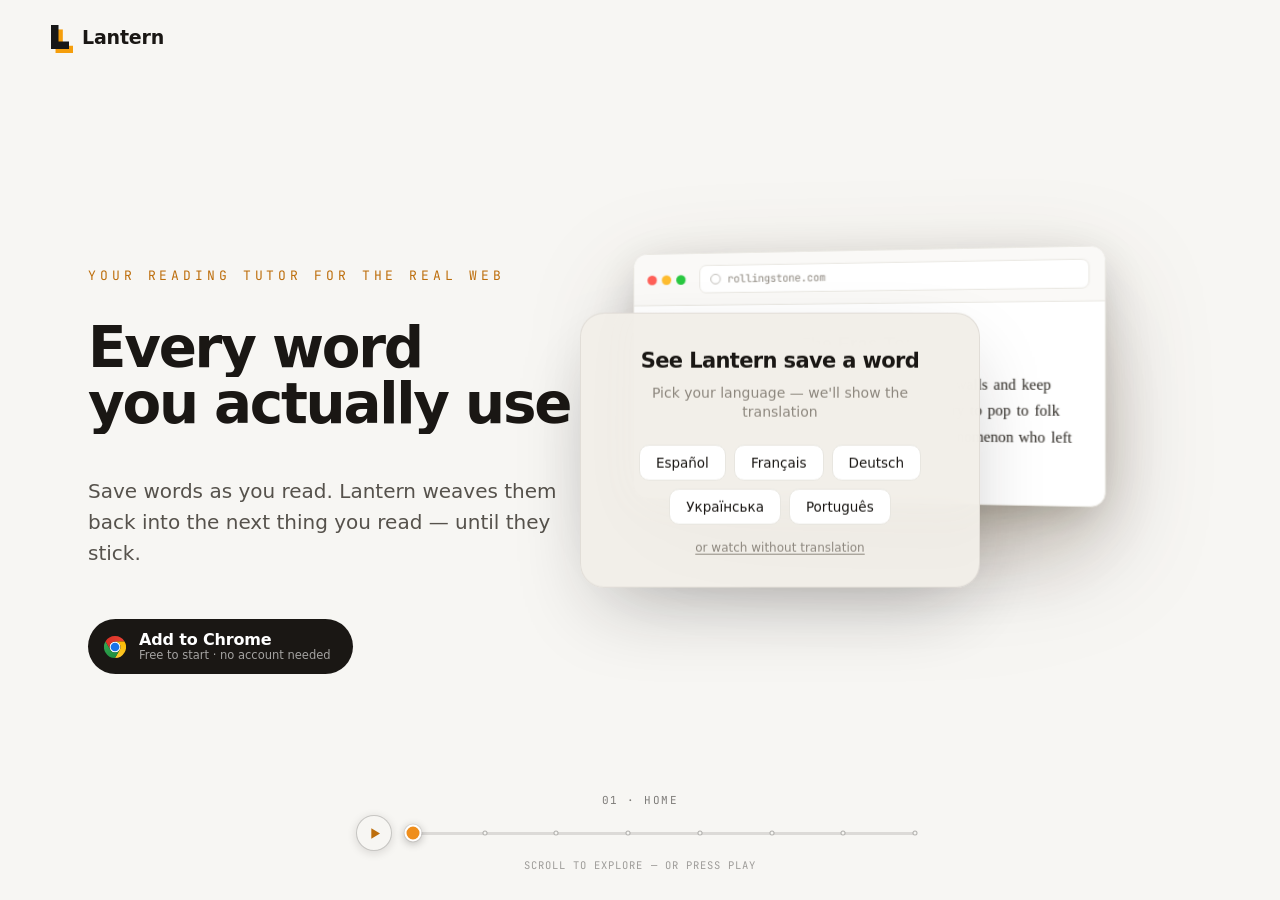
==== src/index.html @ 8c007607 "Move source files into src/, add build script and README Co-Authored-By: Claude Sonnet 4.6 <noreply@" ====
<!DOCTYPE html>
<html lang="en">
<head>
<meta charset="UTF-8" />
<meta name="viewport" content="width=device-width, initial-scale=1.0" />
<title>Lantern — Learn Languages While You Read</title>
<meta name="description" content="Lantern turns any page you read into a language lesson — hard words glossed, passages simplified, the page talks back, every word quizzed until it sticks." />
<link rel="canonical" href="https://withlantern.ai/" />
<meta name="robots" content="index, follow, max-image-preview:large" />
<meta name="theme-color" content="#f5f0e8" />
<!-- Open Graph -->
<meta property="og:type" content="website" />
<meta property="og:url" content="https://withlantern.ai/" />
<meta property="og:site_name" content="Lantern" />
<meta property="og:locale" content="en_US" />
<meta property="og:title" content="Lantern — Learn Languages While You Read" />
<meta property="og:description" content="Your reading tutor for the real web — turn any page into a language lesson. Glossed, simplified, translated, discussed, and quizzed until the words stick." />
<meta property="og:image" content="https://withlantern.ai/og-image.png" />
<meta property="og:image:width" content="1200" />
<meta property="og:image:height" content="630" />
<meta property="og:image:alt" content="Lantern reading a web article — hard words glossed into your language as you read." />
<!-- Twitter -->
<meta name="twitter:card" content="summary_large_image" />
<meta name="twitter:title" content="Lantern — Learn Languages While You Read" />
<meta name="twitter:description" content="Your reading tutor for the real web — every page becomes a language lesson." />
<meta name="twitter:image" content="https://withlantern.ai/og-image.png" />
<meta name="twitter:image:alt" content="Lantern reading a web article — hard words glossed into your language as you read." />
<link rel="icon" type="image/svg+xml" href="favicon.svg" />
<!-- Structured data: Chrome extension is a SoftwareApplication -->
<script type="application/ld+json">
{
  "@context": "https://schema.org",
  "@type": "SoftwareApplication",
  "name": "Lantern",
  "applicationCategory": "EducationalApplication",
  "operatingSystem": "Chrome",
  "browserRequirements": "Requires Google Chrome",
  "url": "https://withlantern.ai/",
  "description": "Lantern is a Chrome extension that turns any page you read into a language lesson — hard words glossed, passages simplified, the page talks back, and every word is quizzed until it sticks.",
  "offers": { "@type": "Offer", "price": "0", "priceCurrency": "USD" }
}
</script>
<link rel="preconnect" href="https://fonts.googleapis.com" />
<link rel="preconnect" href="https://fonts.gstatic.com" crossorigin />
<link rel="preconnect" href="https://api.fontshare.com" crossorigin />
<link href="https://api.fontshare.com/v2/css?f[]=general-sans@400,500,600,700&display=swap" rel="stylesheet" />
<link href="https://fonts.googleapis.com/css2?family=JetBrains+Mono:wght@400;500;600&display=swap" rel="stylesheet" />
<link href="lantern-v3.css" rel="stylesheet" />
<style>
/* ===== HERO PHASE 2 ===== */

#hero .hero-stage { transition: transform 0.8s cubic-bezier(.4,0,.2,1); }
/* phase 2: wider browser slides left so its right edge stays on-screen */
body.hero-p2 #hero .hero-stage { transform: translateX(-5vw); }
/* P3 holds the stage exactly where P2 left it — the in-browser text is the SAME
   words (page-en → tr-page), so any stage shift here reads as that text jumping.
   Only the affordance (words → sentences) and the left copy change. */
body.hero-p3 #hero .hero-stage { transform: translateX(-5vw); }
/* P4: shift right + rise — browser moves noticeably between phases */
body.hero-p4 #hero .hero-stage { transform: translateX(calc(-5vw + 1.5%)) translateY(-28px); }
/* P5: shift left + drop */
body.hero-p5 #hero .hero-stage { transform: translateX(calc(-5vw - 4.5%)) translateY(12px); }

#hero .browser {
  position: relative;                /* tpanel + discuss dock anchor to the browser viewport */
  transform: perspective(1300px) rotateY(-4.4deg) scale(0.9);
  transform-origin: 50% 50%;
  transition: transform 0.8s cubic-bezier(.4,0,.2,1), box-shadow 0.6s ease;
}
/* tr-active: the browser holds still on ALL viewports — only the riser sentence
   card gets the 3D pop. Shadow stays neutral. */
body.hero-p3 #hero.tr-active .browser {
  transform: perspective(1300px) rotateY(0deg) !important;   /* flat — same pose as P2, browser holds still */
  box-shadow: inherit;
}
#hero .browser,
body.hero-p2 #hero .browser,
body.hero-p3 #hero .browser,
body.hero-p4 #hero .browser {
  width: min(593px, 41.1vw) !important;
  max-width: none !important;
}
body.hero-p2 #hero .browser { transform: perspective(1300px) rotateY(0deg) !important; }
body.hero-p3 #hero .browser { transform: perspective(1300px) rotateY(0deg) !important; }   /* flat, same as P2 — text doesn't tilt on the P2→P3 swap */
body.hero-p4 #hero .browser { transform: perspective(1300px) rotateY(0deg) !important; }   /* flat — same pose as Immerse, the frame doesn't tilt on the swap */
/* DISCUSS morph: once the chat dock is open (disc-open), the browser eases LEFT to
   become the left-hand backdrop object while the chat floats near screen-centre —
   applied on .browser (not the stage) so the stage-anchored dock holds still */
body.hero-p4.disc-open #hero .browser { transform: perspective(1300px) rotateY(0deg) translateX(-72px) !important; }
body.hero-p5 #hero .browser { transform: perspective(1300px) rotateY(0deg) !important; }   /* flat — same pose as Immerse */

#hero .hero-copy {
  transition: opacity 0.5s ease, transform 0.65s cubic-bezier(.4,0,.2,1);
}
body.hero-p2 #hero .hero-copy {
  opacity: 0;
  transform: translateX(-100px);
  pointer-events: none;
}

#hero .hw-card { transition: transform 0.45s cubic-bezier(.4,0,.2,1), opacity 0.35s ease; }
body.hero-p2 #hero .hw-card  { opacity: 0 !important; pointer-events: none; }
#hero .hw-card .wordcard { transform: rotate(var(--rot, 0deg)); }
/* big word-cards drift gently in the air once they settle (overrides lantern-v3.css, which pinned them static) */
#hero .hw-card.rested { animation: card-bob var(--cbdur, 4.6s) ease-in-out infinite; animation-delay: var(--cbdel, 0s); }
/* transitions live on the base selector so the return direction animates too */
#hero .hw-onboard { transition: opacity 0.3s ease; }
body.hero-p2 #hero .hw-onboard { opacity: 0; pointer-events: none; }
/* lang pill lives in the topbar — persistent (наскрізна): visible across EVERY
   hero phase, not only P3, so a returning visitor can always re-pick the gloss
   language. margin-left:auto pulls it out of the centre and groups it with the
   install pill on the right (logo alone left, controls clustered right). */
.topbar .hw-lang { position: relative; margin-left: auto; margin-right: clamp(14px, 2vw, 26px); opacity: 1; pointer-events: auto; transition: opacity 0.3s ease; }
.topbar { pointer-events: none; }
.topbar .brand, .topbar .hw-lang, .topbar .pill { pointer-events: auto; }

#hero .hero-copy   { grid-column: 1; grid-row: 1; }
#hero .hero-stage  { grid-column: 2; grid-row: 1; position: relative; }

#hero .hero-copy-p2 {
  grid-column: 1; grid-row: 1;
  align-self: center; min-width: 0; max-width: 420px;
  opacity: 0; transform: translateY(56px); pointer-events: none;
  transition: opacity 0.6s ease 0.18s, transform 0.72s cubic-bezier(.4,0,.2,1) 0.1s;
}
body.hero-p2 #hero .hero-copy-p2 { opacity: 1; transform: none; pointer-events: auto; }
#hero .hero-copy-p2 .p2-eyebrow,
#hero .hero-copy-p3 .p2-eyebrow,
#hero .hero-copy-p4 .p2-eyebrow {
  font-family: var(--mono, 'JetBrains Mono', monospace);
  font-size: 12px; letter-spacing: .22em; text-transform: uppercase;
  color: var(--amber-deep, #c96b00); margin-bottom: 32px;
}
#hero .hero-copy-p2 h2,
#hero .hero-copy-p3 h2,
#hero .hero-copy-p4 h2 {
  font-weight: 700; letter-spacing: -.035em;
  font-size: clamp(32px, 3.5vw, 50px); line-height: 1.04; margin: 0 0 34px;
}
#hero .hero-copy-p2 .p2-sub,
#hero .hero-copy-p3 .p2-sub,
#hero .hero-copy-p4 .p2-sub {
  font-size: clamp(15px, 1.5vw, 18px); color: var(--ink-70, rgba(26,23,20,.7));
  line-height: 1.58; max-width: 36ch; margin: 0;
}

/* HOME shows only the lead paragraph; this dense 2nd paragraph stays clipped away
   (clip-path + max-height:0) until SIMPLIFY (screen 2), where it reveals and gets
   simplified. overflow:visible lets the simp-dot peek out past the left edge. */
.hero-extra {
  overflow: visible;
  opacity: 0;
  max-height: 0;
  clip-path: inset(0 0 100% 0);
  transition: clip-path 1s cubic-bezier(.4,0,.2,1) 0.12s, opacity 0.65s ease 0.3s, max-height 1s cubic-bezier(.4,0,.2,1) 0.12s;
}
body.hero-p2 .hero-extra {
  clip-path: inset(0 -10px -40px -34px); /* negative left lets dot peek out */
  max-height: 500px;
  opacity: 1;
}

.scroll-cue { transition: opacity 0.3s ease; display: none !important; }
body.hero-p2 .scroll-cue { opacity: 0; }

/* mobile-only bottom nav cluster — hidden on desktop (shown in the ≤920px block) */
.m-navcluster { display: none; }
/* mobile-only relocated CTA clone — hidden on desktop */
.hcta-m { display: none; }
/* responsive visibility helpers */
.m-only { display: none; }
.d-only { display: block; }

/* worddeck: lift at-hero suppression in phase 2 */
body.hero-p2 #worddeck {
  opacity: 1 !important;
  pointer-events: auto !important;
  transition: opacity 0.35s ease, transform 0.5s cubic-bezier(.4,0,.2,1);
}

/* topbar stays transparent through every hero phase — modern floating header,
   no frosted band, no hairline. The controls (dark logo, gloss selector, dark
   pill) read fine on the light hero, and the content sits below the header line. */
body.hero-p2.at-hero .topbar {
  background: transparent !important;
  backdrop-filter: none !important;
  -webkit-backdrop-filter: none !important;
  box-shadow: none !important;
}
body.hero-p2.at-hero .topbar .nav-links {
  opacity: 1 !important; pointer-events: auto !important;
  transition: opacity 0.35s ease 0.2s;
}
body.hero-p2.at-hero .pill {
  opacity: 1 !important; visibility: visible !important;
  pointer-events: auto !important;
  transition: opacity 0.35s ease 0.25s, visibility 0s;
}

/* left nav dots */
.m-dotnav {
  position: fixed; left: 28px; top: 50%; transform: translateY(-50%);
  display: flex; flex-direction: column; gap: 8px; z-index: 200;
}
.m-dot-wrap {
  display: flex; align-items: center; gap: 9px;
  cursor: pointer; background: none; border: none; padding: 0;
}
.m-nav-slot {
  width: 15px; height: 15px; flex-shrink: 0;
  display: flex; align-items: center; justify-content: center;
}
.m-dot {
  width: 7px; height: 7px; border-radius: 50%;
  background: rgba(26,23,20,.25);
  transition: background 0.25s ease;
}
.m-icon {
  width: 15px; height: 15px; display: none;
  fill: var(--amber, #ef8e1c); stroke: var(--amber, #ef8e1c);
  stroke-width: 1; stroke-linecap: round; stroke-linejoin: round;
}
.m-dot-lbl {
  font-family: var(--mono, monospace); font-size: 10px;
  letter-spacing: .12em; text-transform: uppercase;
  color: rgba(26,23,20,.35); white-space: nowrap;
  opacity: 0; transition: color 0.3s ease, opacity 0.2s ease;
}
/* active tab — hide dot, show filled icon */
.m-dot-wrap.on .m-dot { display: none; }
.m-dot-wrap.on .m-icon { display: block; }
.m-dot-wrap.on .m-dot-lbl { color: var(--amber-deep, #c96b00); }
/* hover (non-active) */
.m-dot-wrap:not(.on):hover .m-dot { background: var(--ink, #1a1714); }
.m-dot-wrap:not(.on):hover .m-dot-lbl { color: var(--ink, #1a1714); }

/* === magnetic m-dotnav (mirrors index.html dotnav mechanic) === */
/* cancel the naive full-nav hover; per-dot opacity driven by --m instead */
.m-dotnav:hover .m-dot-lbl { opacity: 0; }
/* lean + swell driven by CSS vars set by JS */
.m-dot-wrap {
  transform: translateX(calc(var(--near, 0) * 6px + var(--m, 0) * 12px));
  transition: transform 0.14s ease-out;
}
.m-dotnav.peek .m-dot-lbl {
  opacity: var(--m, 0);
  transform: none;
  transition: opacity 0.12s, transform 0.14s;
}

/* ═══ desktop bottom deck — council verdict B: the side rail retires; navigation
   moves to a bottom media-player (caption + scrubber + PLAY), built mouse-native
   and as a real focusable slider. Driven through window.LanternPhases. ═══ */
#d-deck { display: none; }
@media (min-width: 921px) {
  .m-dotnav { display: none !important; }            /* side rail retired on desktop */
  .scroll-cue { display: none !important; }          /* deck's PLAY replaces the "scroll" hint */
  #d-deck {
    position: fixed; left: 50%; bottom: 26px; transform: translateX(-50%);
    z-index: 71; pointer-events: none;                /* children re-enable */
    display: flex; flex-direction: column; align-items: center; gap: 7px;
    transition: opacity .3s ease;
  }
  body.ph-cta #d-deck { opacity: 0; pointer-events: none; }   /* clear the install screen */
  .d-deck-cap {
    font-family: var(--mono, monospace); font-size: 11px; letter-spacing: .14em;
    text-transform: uppercase; white-space: nowrap; color: var(--ink, #1a1714);
    opacity: .55; transition: opacity .18s ease;
  }
  .d-deck-row { display: flex; align-items: center; gap: 12px; pointer-events: none; }
  /* quiet nav hint (council, 7/7): tells first-timers the page is scrollytelling.
     Lives under the scrubber, low-contrast, shown on HOME and faded once moved. */
  .d-deck-hint {
    font-family: var(--mono, monospace); font-size: 10.5px; letter-spacing: .1em;
    text-transform: uppercase; white-space: nowrap; color: var(--ink, #1a1714);
    opacity: 0; transform: translateY(-2px); pointer-events: none;
    transition: opacity .4s ease, transform .4s ease;
  }
  .d-deck-hint.show { opacity: .4; transform: none; }
  .d-playbtn {
    pointer-events: auto; flex-shrink: 0;
    width: 36px; height: 36px; border-radius: 50%;
    border: 1.5px solid rgba(26,23,20,.22); box-sizing: border-box;
    background: var(--paper, #f7f6f3); box-shadow: 0 2px 10px rgba(26,23,20,.14);
    display: flex; align-items: center; justify-content: center; padding: 0;
    cursor: pointer; transition: border-color .18s, background .18s, transform .12s;
  }
  .d-playbtn:hover { border-color: rgba(26,23,20,.42); }
  .d-playbtn:active { transform: scale(.92); }
  .d-playbtn:focus-visible { outline: 2px solid var(--amber, #ef8e1c); outline-offset: 3px; }
  .d-playbtn svg { width: 19px; height: 19px; fill: var(--amber-deep, #c96b00); }
  .d-playbtn .ic-stop { display: none; }
  .d-playbtn.playing { border-color: var(--amber, #ef8e1c); background: rgba(239,142,28,.10); }
  .d-playbtn.playing .ic-play { display: none; }
  .d-playbtn.playing .ic-stop { display: block; }

  .d-scrub {
    pointer-events: auto; width: min(46vw, 520px); padding: 13px 9px;
    cursor: pointer; touch-action: none; border-radius: 8px;
  }
  .d-scrub:focus-visible { outline: 2px solid var(--amber, #ef8e1c); outline-offset: 2px; }
  .d-scrub.drag:focus-visible, .d-scrub.drag:focus { outline: none; }
  .d-track { position: relative; height: 3px; border-radius: 2px; background: rgba(26,23,20,.12); }
  .d-tick {
    position: absolute; top: 50%; width: 5px; height: 5px; border-radius: 50%;
    transform: translate(-50%,-50%); background: var(--paper, #f7f6f3);
    border: 1px solid rgba(26,23,20,.30); box-sizing: border-box;
    transition: background .25s, border-color .25s;
  }
  .d-tick.passed { background: var(--amber, #ef8e1c); border-color: var(--amber, #ef8e1c); }
  .d-fill {
    position: absolute; left: 0; top: 0; bottom: 0; width: 0; border-radius: 2px;
    background: linear-gradient(90deg, rgba(239,142,28,.45), var(--amber, #ef8e1c));
    transition: width .45s cubic-bezier(.3,.1,.25,1);
  }
  .d-scrub.drag .d-fill { transition: none; }
  .d-ball {
    position: absolute; left: 0; top: 50%; width: 17px; height: 17px; border-radius: 50%;
    transform: translate(-50%,-50%); background: var(--amber, #ef8e1c);
    border: 2.5px solid #fff; box-sizing: border-box;
    box-shadow: 0 2px 8px rgba(26,23,20,.30), 0 0 0 1px rgba(26,23,20,.08);
    cursor: grab; transition: left .45s cubic-bezier(.3,.1,.25,1);
  }
  .d-scrub.drag .d-ball { transition: none; cursor: grabbing; }
  .d-goal {
    position: absolute; top: 50%; width: 13px; height: 13px; border-radius: 50%;
    transform: translate(-50%,-50%); border: 2px solid var(--amber-deep, #c96b00);
    box-sizing: border-box; opacity: 0; transition: opacity .25s ease;
  }
  .d-scrub.chasing .d-goal { opacity: .8; }
  @media (prefers-reduced-motion: reduce) {
    .d-fill, .d-ball, .d-tick { transition: none; }
  }
}

/* hero simplify dot: fade in after text is visible; on hover it eases up a touch
   (smooth, no bounce). transform MUST be in this transition list — this id rule
   overrides .simp-dot's own transform transition from lantern-v3.css, so without
   it the hover scale would snap instantly. */
#hero-simp-dot {
  opacity: 0; pointer-events: none;
  transition: opacity 0.35s ease 1s,
              transform 0.3s cubic-bezier(.25,.8,.35,1),
              box-shadow 0.3s ease, background 0.3s ease;
}
body.hero-p2 #hero-simp-dot { opacity: 1; pointer-events: auto; }
/* …but never in P3/P4 (hero-p2 stays on body there): the dot is invisible yet an explicit
   pointer-events:auto re-enables hit-testing through the page-en's pointer-events:none */
body.hero-p3 #hero-simp-dot { pointer-events: none !important; }
/* hover the dot → light amber wash hints "this paragraph will simplify",
   and the dot itself scales up smoothly */
#hero .sv-para.simp { border-radius: 9px; transition: background 0.25s ease; }
#hero .sv-para.simp:has(#hero-simp-dot:hover) { background: rgba(239,142,28,0.10); }
#hero-simp-dot:hover { transform: translate(-50%,-50%) scale(1.35); }

/* reading-level badge — a single chip pinned to the toolbar's top-right CORNER.
   It pops in showing C1 (the dense level), then the card FLIPS over to reveal B2.
   left/bottom:auto override lantern-v3.css's base .simp-level (left:50%, bottom:-28px),
   which would otherwise stretch this box across half the toolbar. */
.browser .url { position: relative; }
.browser .bbar { position: relative; }
.browser .simp-level {
  position: absolute; right: 24px; top: 50%; left: auto; bottom: auto;
  display: block; width: 34px; height: 22px;
  transform-origin: right center;
  opacity: 0; transform: translateY(-50%) scale(.5);
  transition: opacity .3s ease, transform .5s cubic-bezier(.2,1.12,.3,1);
  pointer-events: none; z-index: 4;
  perspective: 240px;                 /* gives the flip its depth */
}
.browser .simp-level.show { opacity: 1; transform: translateY(-50%) scale(1); }

/* the flipping card: two faces back-to-back, rotated on rolled */
.browser .simp-level .sl-flip {
  position: relative; width: 100%; height: 100%;
  transform-style: preserve-3d;
  transition: transform .62s cubic-bezier(.4,.05,.2,1);
}
.browser .simp-level.rolled .sl-flip { transform: rotateY(180deg); }
.browser .simp-level .sl-face {
  position: absolute; inset: 0;
  display: flex; align-items: center; justify-content: center;
  font-family: var(--mono,'JetBrains Mono',monospace);
  font-size: 10.5px; font-weight: 700; letter-spacing: .04em;
  border-radius: 7px;                 /* rounded-rect corners, matching the CEFR chips on the MY VOCAB cards */
  backface-visibility: hidden; -webkit-backface-visibility: hidden;
}
/* front = C1 (dense), amber */
.browser .simp-level .sl-front {
  color: var(--amber-deep,#c96b00); background: rgba(176,106,44,.10);
  border: 1px solid rgba(176,106,44,.3);
}
/* back = B2 (your level), green — pre-rotated so it faces out after the flip */
.browser .simp-level .sl-back {
  color: #fff; background: var(--green,#5a9e5f); border: 1px solid var(--green,#5a9e5f);
  transform: rotateY(180deg);
}
.browser .simp-level.rolled.pulse .sl-back { animation: slpulse .72s ease; }

/* ===== HERO PHASE 3 — Translate ===== */

/* All three article layers stay position:absolute — simultaneous crossfade, no layout shifts */
#hero .browser .page { min-height: 220px; overflow: hidden; transition: min-height 1s cubic-bezier(.4,0,.2,1) 0.12s; }
/* P2: browser expands smoothly as the 2nd paragraph reveals — min-height drives height, pages stay absolute */
body.hero-p2 #hero .browser .page { min-height: 340px; }

#hero .page-en {
  position: absolute; top: 0; left: 0; right: 0;
  overflow: visible;
  transition: opacity 0.26s ease;
}
body.hero-p3 #hero .page-en { opacity: 0; pointer-events: none; transition: opacity 0.20s ease; }

/* translation page */
#hero .tr-page {
  position: absolute; top: 0; left: 0; right: 0;
  padding: 26px 32px;
  opacity: 0; pointer-events: none;
  transition: opacity 0.26s ease, padding-right 0.45s cubic-bezier(.34,.1,.64,1);
}
body.hero-p3 #hero .tr-page { opacity: 1; pointer-events: auto; transition: opacity 0.34s ease, padding-right 0.45s cubic-bezier(.34,.1,.64,1); }

/* layer-swap must not move text: .hl and .sel carry 3px side padding, pulled
   back with negative margins so both layers flow exactly like plain text —
   P2→P3 changes the affordance, never the position */
#hero .page-en .hl { margin: 0 -3px; }
#hero .tr-page .sel { margin: -1px -3px; }

/* p2 copy exits */
body.hero-p3 #hero .hero-copy-p2 { opacity: 0; transform: translateX(-120px); pointer-events: none; }

/* browser stays at p2 position — hero-stage inherits hero-p2 transform */

/* browser nudges left when the translate panel opens, giving it room */
body.hero-p3 #hero.panel-open .hero-stage { transform: translateX(calc(-5vw - 36px)); }

/* p3 copy slides in */
#hero .hero-copy-p3 {
  grid-column: 1; grid-row: 1;
  align-self: center; min-width: 0;
  opacity: 0; transform: translateY(48px); pointer-events: none;
  transition: opacity 0.6s ease 0.28s, transform 0.72s cubic-bezier(.4,0,.2,1) 0.18s;
}
body.hero-p3 #hero .hero-copy-p3 { opacity: 1; transform: none; pointer-events: auto; }

/* translate card: a compact popup that pops out next to the sentence.
   It is reparented to <body> on init so position:fixed resolves against the
   viewport (the hero-stage carries a transform, which would otherwise become
   the containing block). left/top come from the live sentence rect in JS;
   transform-origin (--tc-ox / --tc-oy) points the pop toward the text. */
/* .tcard = the fixed-positioned, gently-floating shell (left/top set in JS).
   The float lives here as a transform animation; the one-time pop-in lives on
   .tc-pop inside — two elements so the two transforms never fight. The card
   floats on its own gentle cycle while, in Translate, the page browser is frozen
   (see the rule below) — so the card is the ONLY thing moving, not the reverse. */
.tcard {
  position: fixed; left: 0; top: 0; z-index: 60;
  width: 343px; max-width: min(374px, 86vw);
  pointer-events: none;
  animation: tcbob 4.5s ease-in-out infinite;
}
@keyframes tcbob { 0%, 100% { transform: translateY(0); } 50% { transform: translateY(-4px); } }
/* Translate = the card is the live element: freeze the browser's bob so it sits
   dead still and only the card floats (the opposite of every other phase). */
body.hero-p3 #hero .floatwrap { animation: none !important; transform: none !important; }

.tc-pop {
  background: rgba(255,255,255,.94);
  -webkit-backdrop-filter: blur(16px) saturate(1.4);
  backdrop-filter: blur(16px) saturate(1.4);
  border: 1px solid var(--line);
  border-radius: 15px;
  box-shadow: 0 26px 54px -22px rgba(26,23,20,.42), 0 6px 16px -10px rgba(26,23,20,.16);
  overflow: hidden;
  font-family: var(--sans);
  opacity: 0;
  transform: translateY(7px) scale(.95);
  transform-origin: var(--tc-ox, 24px) var(--tc-oy, 0%);
  transition: opacity 0.2s ease, transform 0.44s cubic-bezier(.2,1.05,.3,1), height 0.42s cubic-bezier(.3,.82,.32,1);
}
.tcard.show .tc-pop { opacity: 1; transform: none; pointer-events: auto; }
/* the demo pointer that flies in to "click" the sentence open — viewport-fixed so
   it tracks the live sentence rect (reuses .hw-cursor visuals; hidden ≤1000px) */
.hw-cursor.tr-cursor { position: fixed; z-index: 62; }
/* switching sentences: the card glides to the new spot (and stretches its height
   in JS) instead of fade-repopping */
.tcard.tc-gliding { transition: left 0.42s cubic-bezier(.3,.82,.32,1), top 0.42s cubic-bezier(.3,.82,.32,1); }

/* header bar: a warm strip with the translate glyph + language direction */
.tc-bar {
  display: flex; align-items: center; gap: 7px;
  padding: 9px 14px;
  background: var(--paper-2, #f1efe9);
  border-bottom: 1px solid var(--line-soft);
}
.tc-glyph { width: 15px; height: 15px; color: var(--amber, #ef8e1c); display: flex; }
.tc-glyph svg { width: 15px; height: 15px; }
.tc-title {
  font-family: var(--mono, monospace); font-size: 10px; font-weight: 600;
  letter-spacing: .15em; text-transform: uppercase; color: var(--ink-70, #5c574f);
}
/* pin + close — top-right of the card; need their own pointer-events since .tcard is none */
.tc-pin, .tc-close {
  flex-shrink: 0; padding: 0;
  display: flex; align-items: center; justify-content: center;
  width: 20px; height: 20px;
  border: none; border-radius: 6px; background: transparent; cursor: pointer;
  color: var(--ink-45, #8d877e); pointer-events: auto;
  transition: background .18s ease, color .18s ease;
}
.tc-pin { margin-left: auto; }   /* the pin opens the right-side cluster */
.tc-pin:hover, .tc-close:hover { background: rgba(26,23,20,.08); color: var(--ink, #1a1714); }
.tc-pin.pinned { color: var(--amber, #ef8e1c); background: rgba(239,142,28,.12); }
.tc-pin svg { width: 14px; height: 14px; }
.tc-pin.pinned svg path:last-child { fill: currentColor; }
.tc-close svg { width: 13px; height: 13px; }
/* language direction — moved to a footer strip at the bottom of the card */
.tc-foot {
  display: flex; align-items: center; justify-content: flex-end;
  padding: 8px 15px; border-top: 1px solid var(--line-soft);
}
.tc-lang {
  font-family: var(--mono, monospace); font-size: 10px; font-weight: 600;
  letter-spacing: .12em; text-transform: uppercase; color: var(--ink-45, #8d877e);
}
.tc-body { padding: 13px 15px 15px; }
.tc-src {
  font-size: 13px; line-height: 1.5; color: var(--ink-45, #8d877e);
  display: -webkit-box; -webkit-box-orient: vertical; -webkit-line-clamp: 2; overflow: hidden;
}
.tc-rule { height: 1px; background: var(--line-soft); margin: 11px 0; }
.tc-tgt { font-size: 15px; line-height: 1.55; color: var(--ink, #1a1714); }
.tc-tgt .tw {
  display: inline-block; opacity: 0; transform: translateY(6px);
  animation: twWave 0.5s cubic-bezier(.2,.7,.2,1) both;
}

/* "go next" pill — sits under the card; left/top set in JS, fades in + gently
   bobs once the translation has played. Click (or scroll) → next screen. */
.tc-next {
  position: fixed; left: 0; top: 0; z-index: 60;
  display: inline-flex; align-items: center; gap: 7px;
  padding: 9px 17px;
  font-family: var(--sans); font-size: 13px; font-weight: 600; letter-spacing: .01em;
  color: var(--ink, #1a1714);
  background: rgba(255,255,255,.94);
  -webkit-backdrop-filter: blur(16px) saturate(1.4); backdrop-filter: blur(16px) saturate(1.4);
  border: 1px solid var(--line); border-radius: 999px;
  box-shadow: 0 12px 26px -14px rgba(26,23,20,.42), 0 2px 8px -4px rgba(26,23,20,.16);
  cursor: pointer;
  opacity: 0; transform: translateY(6px);
  /* NOTE: no `transform` in the transition — the bob + press keyframes own
     transform; a .4s transform transition would fight the keyframes at every
     bob→press handoff and make the auto-press jitter instead of depress cleanly */
  transition: opacity .3s ease, box-shadow .2s ease;
  pointer-events: none;
}
.tc-next.show { opacity: 1; pointer-events: auto; animation: tcNextBob 2.4s ease-in-out infinite; }
.tc-next:hover { box-shadow: 0 14px 30px -14px rgba(26,23,20,.5), 0 2px 8px -4px rgba(26,23,20,.18); }
.tc-next .arr { color: var(--amber, #ef8e1c); font-weight: 700; transition: transform .25s ease; }
.tc-next:hover .arr { transform: translateX(3px); }
@keyframes tcNextBob { 0%, 100% { transform: translateY(0); } 50% { transform: translateY(-3px); } }
/* tactile press: a quick depress + amber ripple — fires on click and (under PLAY)
   as the visible cause of the auto-advance. Overrides the bob while it plays. */
.tc-next.press { animation: tcNextPress .28s ease; }
/* translateY(0) is pinned at every stop so the handoff back to the bob (which
   also rests at translateY(0)) is seamless — only `scale` moves during the press */
@keyframes tcNextPress {
  0%   { transform: translateY(0) scale(1);   box-shadow: 0 12px 26px -14px rgba(26,23,20,.42), 0 0 0 0 rgba(239,142,28,.5); }
  32%  { transform: translateY(0) scale(.93); box-shadow: 0 6px 14px -10px rgba(26,23,20,.4), 0 0 0 4px rgba(239,142,28,.32); }
  100% { transform: translateY(0) scale(1);   box-shadow: 0 12px 26px -14px rgba(26,23,20,.42), 0 0 0 12px rgba(239,142,28,0); }
}
/* under PLAY the pill is auto-pressed (not waiting for a click), so the idle bob
   serves no purpose — and its mid-cycle handoff into/out of the press read as a
   strange one-off jitter. Hold it still: no bob, just the clean depress. */
.tc-next.show.still { animation: none; transform: translateY(0); }
.tc-next.show.still.press { animation: tcNextPress .28s ease; }
@media (prefers-reduced-motion: reduce) { .tc-next.show { animation: none; } }
/* the chat is tall on phones — its "next" cue would land in the bottom cards +
   scrubber. Mobile already walks on via the scrubber, so hide it there. */
@media (max-width: 920px) { #hero-disc-next, #hero-home-next, #hero-prac-next, #hero-simp-next, #hero-tc-next { display: none !important; } }

/* ===== HERO PHASE 3.5 — Immersion (read the whole article in your language) =====
   Builds on the Translate browser. The article is a 3D flip card: the front face
   is English with our saved words in blue; the ↻ control flips it once and the
   back face shows the same article in the chosen gloss language, our words in
   violet. The article "stays English" everywhere else — this is the one screen
   that reads it through. */
#hero .imm-page {
  position: absolute; top: 0; left: 0; right: 0;
  padding: 26px 32px; perspective: 1400px;
  opacity: 0; pointer-events: none; transition: opacity 0.28s ease;
}
body.hero-imm #hero .imm-page { opacity: 1; pointer-events: auto; }
/* immersion owns the article surface — the translate layer steps aside */
body.hero-imm #hero .tr-page { opacity: 0 !important; pointer-events: none; }

#hero .imm-surface { position: relative; min-height: 196px; }
#hero .imm-face { top: 0; left: 0; right: 0; }
#hero .imm-front { position: relative; }
#hero .imm-back  { position: absolute; opacity: 0; pointer-events: none; }
/* per-word morph — each word transitions as a unit */
#hero .imm-word { display: inline-block; transition: opacity 0.22s ease, transform 0.27s cubic-bezier(.2,.8,.2,1); }
#hero .imm-face.imm-out .imm-word { opacity: 0; transform: translateY(-7px); }
#hero .imm-face.imm-in  .imm-word { opacity: 0; transform: translateY(7px); transition: none; }
#hero .imm-title { font-family: 'General Sans', sans-serif; font-weight: 700; font-size: 21px; margin: 0 0 14px; text-align: center; }
#hero .imm-p  { margin: 0; }
#hero .imm-p.imm-p2 { margin: 18px 0 0; }
/* our saved words, marked on both faces — blue in English, violet once translated */
#hero .imm-w { border-radius: 4px; padding: 0 3px; transition: background .25s, color .25s; }
#hero .imm-front .imm-w { background: #e3edfd; color: #2f6fd6; }
#hero .imm-back  .imm-w { background: #efe4fb; color: #7b46cf; }
#hero .tr-page   .imm-w { background: #e3edfd; color: #2f6fd6; }

/* ↻ flip control — reuses the in-browser pill; bottom-right like Discuss */
#hero-imm-fab {
  opacity: 0; transform: translateY(10px); pointer-events: none; z-index: 6;
  transition: opacity 0.3s ease, transform 0.38s cubic-bezier(.2,.85,.25,1);
  border-radius: 999px;
}
#hero-imm-fab.show { opacity: 1; transform: none; pointer-events: auto; }
#hero-imm-fab.press { transform: scale(.93); transition: transform 0.12s ease; }
#hero-imm-fab.gone  { opacity: 0; transform: scale(.9); pointer-events: none; transition: opacity 0.22s ease, transform 0.25s ease; }
#hero-imm-fab .dc-ico { color: var(--amber-deep, #c96b00); }
/* the icon spins with the page each way it swaps (forward into your language,
   back into English) */
#hero-imm-fab .dc-ico svg { transition: transform 1s cubic-bezier(.52,0,.18,1); }
body.imm-flipped #hero-imm-fab .dc-ico svg { transform: rotate(360deg); }

/* Immersion copy — slides in from the right like the other phase copies */
#hero .hero-copy-imm {
  grid-column: 1; grid-row: 1; align-self: center; min-width: 0; max-width: 420px;
  opacity: 0; transform: translateX(120px); pointer-events: none;
  transition: opacity 0.6s ease 0.12s, transform 0.72s cubic-bezier(.4,0,.2,1) 0.08s;
}
body.hero-imm #hero .hero-copy-imm { opacity: 1; transform: none; pointer-events: auto; }
body.hero-imm #hero .hero-copy-p3  { opacity: 0; transform: translateX(-120px); pointer-events: none; }
#hero .hero-copy-imm .p2-eyebrow {
  font-family: var(--mono, 'JetBrains Mono', monospace);
  font-size: 12px; letter-spacing: .22em; text-transform: uppercase;
  color: var(--amber-deep, #c96b00); margin-bottom: 32px;
}
#hero .hero-copy-imm h2 { font-weight: 700; letter-spacing: -.035em; font-size: clamp(32px, 3.5vw, 50px); line-height: 1.04; margin: 0 0 34px; }
#hero .hero-copy-imm .p2-sub { font-size: clamp(15px, 1.5vw, 18px); color: var(--ink-70, rgba(26,23,20,.7)); line-height: 1.58; max-width: 36ch; margin: 0; }

@media (max-width: 920px) {
  #hero .hero-copy-imm { grid-column: 1 !important; grid-row: 1 !important; width: 90vw !important; max-width: none !important; margin-left: auto !important; margin-right: auto !important; padding: 0; min-width: 0; align-self: start; transform: none; }
  body.hero-imm #hero .hero-copy-imm { transform: translateY(-12px); }
  #hero .hero-copy-imm h2 { display: block !important; white-space: nowrap; overflow: hidden; text-overflow: ellipsis; font-size: clamp(16px, 4.4vw, 24px) !important; margin-bottom: 0; line-height: 1.1; font-weight: 700; }
  #hero .hero-copy-imm .p2-eyebrow { font-size: 10px; letter-spacing: .18em; margin-bottom: 8px; }
  #hero .hero-copy-imm .p2-sub { display: -webkit-box !important; -webkit-box-orient: vertical; -webkit-line-clamp: 3; overflow: hidden; margin: 9px auto 0 !important; max-width: none; font-size: 13px !important; line-height: 1.45; }
  #hero-imm-next { display: none !important; }
  body.hero-imm #hero .browser .page { min-height: 380px !important; }
  /* the flip-card article is authored at desktop sizes (26/32 padding, 21px title)
     and the gloss-language text (de/uk) runs ~20% longer than English. The immerse
     page is capped at 330px so it stays clear of the vocab strip below, and .page
     is overflow:hidden — so shrink the article to fit that height for every language
     (verified against Ukrainian, the longest, at 360px) rather than clipping it. */
  #hero .imm-page { padding: 13px 16px !important; }
  #hero .imm-title { font-size: 15px !important; margin: 0 0 8px !important; }
  #hero .imm-p { font-size: 12.5px !important; line-height: 1.48 !important; }
  #hero .imm-p.imm-p2 { margin: 9px 0 0 !important; }
  body.hero-imm #hero .imm-surface { min-height: auto !important; }
}

/* IMMERSE layout swap (desktop only): browser moves left, copy text moves right.
   Practice (p5) and Discuss (p4) inherit the SAME layout so the browser window
   stays glued in place across Immerse → Practice → Discuss — only the in-window
   content and the right-hand copy swap. No column jump between these screens. */
@media (min-width: 921px) {
  body.hero-imm #hero .hero-inner,
  body.hero-p4 #hero .hero-inner,
  body.hero-p5 #hero .hero-inner { grid-template-columns: minmax(0, 1fr) minmax(0, 0.82fr); }
  body.hero-imm.hero-p3 #hero .hero-stage,
  body.hero-p4 #hero .hero-stage,
  body.hero-p5 #hero .hero-stage { grid-column: 1; transform: none; }
  body.hero-imm #hero .hero-copy-imm,
  body.hero-p4 #hero .hero-copy-p4,
  body.hero-p5 #hero .hero-copy-p5 { grid-column: 2; }
  body.hero-imm #hero .browser .page { min-height: 400px; }
}
body.hero-imm #hero .imm-surface { min-height: 240px; }

/* ===== HERO PHASE 4 — Discuss (the page talks back) =====
   The floating tilted chat is retired: a side panel docks INSIDE the browser
   frame, flush under the toolbar — the exact shape of a real Chrome side
   panel. The article stays visible on the left as grounding. */

/* p3 copy exits, p4 copy slides in — mirror of the p2->p3 swap */
body.hero-p4 #hero .hero-copy-p3 { opacity: 0; transform: translateX(-120px); pointer-events: none; }
#hero .hero-copy-p4 {
  grid-column: 1; grid-row: 1;
  align-self: center; min-width: 0;
  opacity: 0; transform: translateX(-32px); pointer-events: none;
  transition: transform 0.55s cubic-bezier(.4,0,.2,1) 0.15s;
}
body.hero-p4 #hero .hero-copy-p4 { opacity: 1; transform: none; pointer-events: auto; }

/* the translate sentences go quiet — P4 reads the article, doesn't translate it */
body.hero-p4 #hero .tr-page .sel { pointer-events: none; }
#hero.panel-open .tr-page .sel { pointer-events: none; }

/* this headline runs one word longer than its siblings — a notch smaller
   keeps "The page talks back." clear of the window's left edge */
#hero .hero-copy-p4 h2 { font-size: clamp(34px, 3.4vw, 48px); }

/* the vocab deck stays on screen in P4 — the "word used" spark flies to it
   and its progress ring ticks up */

/* "Discuss the article" pill — bottom-right of the page, like the real extension */
#hero-disc-fab {
  opacity: 0; transform: translateY(10px); pointer-events: none; z-index: 6;
  transition: opacity 0.3s ease, transform 0.38s cubic-bezier(.2,.85,.25,1);
  border-radius: 999px;
}
#hero-disc-fab.show  { opacity: 1; transform: none; pointer-events: auto; }
#hero-disc-fab.press { transform: scale(.93); transition: transform 0.12s ease; }
#hero-disc-fab.gone  { opacity: 0; transform: scale(.9); pointer-events: none; transition: opacity 0.22s ease, transform 0.25s ease; }

/* the chat popup sits flush under the toolbar at the right of the browser frame.
   Height is auto so the dock grows to fit its content without any internal scroll. */
#hero-dock {
  position: absolute; top: 56px; left: 285px; width: 308px; z-index: 7;
  max-height: calc(100% - 66px);
  background: #fff; border: 1px solid var(--line); border-radius: 14px;
  box-shadow: 0 26px 48px -20px rgba(26,23,20,.30), 0 8px 18px -10px rgba(26,23,20,.14);
  display: flex; flex-direction: column; overflow: hidden;
  opacity: 0; transform: translateX(-18px) scale(.97);
  transform-origin: top left;            /* floats near screen-centre, slightly left; the browser eases left behind it */
  transition: opacity 0.25s ease, transform 0.38s cubic-bezier(.2,.85,.25,1);
  pointer-events: none;
}
#hero-dock.show { opacity: 1; transform: none; pointer-events: auto; }
#hero-dock .cw-body  { flex: 1 1 auto; min-height: 0; height: auto; overflow-y: auto; padding: 14px 16px 10px; }
#hero-dock .cw-foot  { flex: 0 0 auto; padding: 9px 14px 15px; border-top: 1px solid var(--line-soft); }
#hero-dock .cw-bot   { font-size: 14px; line-height: 1.55; }
#hero-dock .cw-user  { font-size: 13.5px; }

/* "word used" credit: the typed word flashes green in the bubble and a
   spark flies to its deck card, whose progress ring ticks up */
#hero-dock .cw-user .cw-saved { box-shadow: inset 0 -2px 0 var(--green, #2f9e5f); }
.cw-saved.used { animation: usedflash 0.9s ease; }
@keyframes usedflash { 30% { background: rgba(47,158,95,.22); } }
.use-spark {
  position: fixed; z-index: 96; width: 10px; height: 10px; border-radius: 50%;
  margin: -5px 0 0 -5px; pointer-events: none;
  background: var(--green, #2f9e5f); box-shadow: 0 0 0 4px rgba(47,158,95,.18);
  transition: transform 0.55s cubic-bezier(.3,.1,.3,1), opacity 0.2s ease 0.4s;
}

/* skeleton shimmer while "reading" — brief and honest */
.dk-skel { display: flex; flex-direction: column; gap: 9px; padding: 4px 0; transition: opacity 0.22s ease; }
.dk-skel i {
  height: 11px; border-radius: 6px;
  background: linear-gradient(100deg, var(--paper-2, #eeedea) 38%, #f8f6f2 50%, var(--paper-2, #eeedea) 62%);
  background-size: 220% 100%;
  animation: dkshine 1.1s linear infinite;
}
.dk-skel i:nth-child(2) { width: 88%; }
.dk-skel i:nth-child(3) { width: 72%; }
@keyframes dkshine { from { background-position: 130% 0; } to { background-position: -90% 0; } }
.dk-skel.out { opacity: 0; }

/* summary: mono micro-label + three bullets that stream in */
.dk-label {
  font-family: var(--mono, monospace); font-size: 10px; font-weight: 600;
  letter-spacing: .18em; text-transform: uppercase; color: var(--ink-45, #8d877e);
  margin: 2px 0 9px; opacity: 0; transition: opacity 0.4s ease;
}
.dk-label.on { opacity: 1; }
.dk-label .lvl { color: var(--green, #2f9e5f); }
.dk-b { display: flex; gap: 9px; font-size: 14px; line-height: 1.5; color: var(--ink, #1a1714); padding: 3px 0; }
.dk-b .dk-dot { width: 5px; height: 5px; border-radius: 50%; background: var(--amber, #ef8e1c); margin-top: 8px; flex-shrink: 0; opacity: 0; transition: opacity 0.3s ease; }
.dk-b.live .dk-dot { opacity: 1; }

/* the sentence an answer cites pulses amber in the article — grounding made visible */
#hero .tr-page .sel.cite { animation: citepulse 1.25s ease 2; border-radius: 4px; }
@keyframes citepulse { 0%, 100% { background: transparent; } 38% { background: rgba(239,142,28,.2); } }

/* progress ring 3D pop — the ring jumps toward the viewer when a word is used.
   Targets the ring (.wd-prog), NOT the whole card: a card-level transform here
   with fill 'both' used to stick at transform:none after the pop and kill the
   resting tilt + hover lift on every card that had ever been used. The ring has
   no rest/hover transform of its own, so it can hold the pop freely. */
@keyframes ring-pop {
  0%   { transform: none; }
  38%  { transform: perspective(72px) translateZ(5px) scale(1.16); }
  100% { transform: none; }
}
.wd-card.ring-pop .wd-prog { animation: ring-pop 0.52s cubic-bezier(.2,.85,.3,1) both; }

/* mobile mastery bar — the flying chip has no ring, so progress reads as an inset
   bar that fills 0→100% during the fly, then BLINKS twice at arrival: the bar-
   analogue of the desktop ring closing + ring-pop. Swell + brightness on the fill,
   contained within the chip (it never escapes the pill). */
@keyframes mr-bar-blink {
  0%   { transform: scaleY(1);   filter: brightness(1)    drop-shadow(0 0 0   rgba(239,142,28,0));  }
  18%  { transform: scaleY(1.8); filter: brightness(1.38) drop-shadow(0 0 4px rgba(239,142,28,.85)); }
  40%  { transform: scaleY(1);   filter: brightness(1)    drop-shadow(0 0 0   rgba(239,142,28,0));  }
  60%  { transform: scaleY(1.6); filter: brightness(1.34) drop-shadow(0 0 4px rgba(239,142,28,.8));  }
  100% { transform: scaleY(1);   filter: brightness(1)    drop-shadow(0 0 0   rgba(239,142,28,0));  }
}
.mr-bar-blink { animation: mr-bar-blink 0.66s cubic-bezier(.2,.85,.3,1) both; }

/* once the page scrolls past the hero to the CTA, hero chrome bows out */
.m-dotnav { transition: opacity 0.3s ease; }
body.at-close .m-dotnav { opacity: 0; pointer-events: none; }
body.past-hero #worddeck { opacity: 0 !important; pointer-events: none !important; transition: opacity 0.3s ease; }
/* snap departing phase copy out instantly — kills double-exposure overlap between phases */
#hero .phase-exit { transition: opacity 0.09s ease, transform 0.09s ease !important; }

/* ===== HERO SIMP STATE — departure-board after simplification completes ===== */

@keyframes board-out {
  from { opacity: 1; transform: rotateX(0deg);   }
  to   { opacity: 0; transform: rotateX(-55deg); }
}
@keyframes board-in {
  from { opacity: 0; transform: rotateX(55deg); }
  to   { opacity: 1; transform: rotateX(0deg);  }
}
/* "first" spreads into the gap between "We" and "invented" */
@keyframes first-spread {
  0%   { max-width: 0;     opacity: 0; }
  52%  { max-width: 280px; opacity: 0; }
  100% { max-width: 280px; opacity: 1; }
}

/* SIMP payoff ribbon — council change: the left explanatory copy (.hero-copy-p2) is
   NO LONGER boarded out; it stays readable while the visitor reads it. The "living
   dictionary" payoff is reparented to <body> and pinned to the browser's bottom edge
   (placed in JS via _heroPlaceSimpRibbon), then crossfades into the "Next: Translate"
   pill — one continuous gesture, no destructive in-place swap. */
.hero-copy-simp {
  position: fixed; left: 0; top: 0; z-index: 60;
  transform: translateX(-50%);            /* JS sets left to the browser's centre x */
  opacity: 0; pointer-events: none;
  transition: opacity .34s ease;
  perspective: 600px;
}
body.hero-simp .hero-copy-simp { opacity: 1; }
body.hero-simp .hero-copy-simp .sc-h { animation: board-in 0.3s cubic-bezier(.2,.8,.3,1) 0.06s both; transform-origin: bottom center; }

.hero-copy-simp .sc-h {
  margin: 0; white-space: nowrap; text-align: center;
  box-sizing: border-box;                 /* so JS min-width (= measured width) maps 1:1 */
  font-weight: 700; letter-spacing: -.02em;
  font-size: clamp(17px, 1.5vw, 23px); line-height: 1.1;
  color: var(--ink, #1a1714);
  background: rgba(255,255,255,.9);
  -webkit-backdrop-filter: blur(8px); backdrop-filter: blur(8px);
  border: 1px solid rgba(58,36,2,.10);
  box-shadow: 0 20px 44px -24px rgba(58,36,2,.34), 0 4px 14px -8px rgba(26,23,20,.14);
  padding: 11px 24px; border-radius: 999px;
}
/* morph clone — same visuals as .sc-h but selectable when reparented to <body> */
[data-sc-morph] {
  font-weight: 700; letter-spacing: -.02em;
  font-size: clamp(17px, 1.5vw, 23px); line-height: 1.1;
  color: var(--ink, #1a1714);
  background: rgba(255,255,255,.9);
  -webkit-backdrop-filter: blur(8px); backdrop-filter: blur(8px);
  border: 1px solid rgba(58,36,2,.10);
  box-shadow: 0 20px 44px -24px rgba(58,36,2,.34), 0 4px 14px -8px rgba(26,23,20,.14);
  padding: 11px 24px; border-radius: 999px;
  white-space: nowrap; text-align: center;
  box-sizing: border-box; overflow: hidden;
}

/* verb cycle: made → built → created → invented (3 departure-board flips) */
@keyframes verb-out    { to   { transform:rotateX(-90deg); opacity:0; } }
@keyframes verb-in-mid { from { transform:rotateX(80deg);  opacity:0; } }
@keyframes verb-in-end {
  0%   { transform:rotateX(80deg); opacity:0; }
  60%  { transform:rotateX(-8deg); opacity:1; }
  80%  { transform:rotateX(3deg); }
  100% { transform:rotateX(0deg); }
}
/* "made" rides in WITH the headline in plain ink (no separate wipe), then lights
   amber and departure-board flips to "invented" */
.hero-copy-simp .sc-verb {
  display:inline-block; vertical-align:baseline;
  color: inherit; transition: color .32s ease;
}
.hero-copy-simp .sc-verb.amber { color: var(--amber-deep,#c96b00); }
body.hero-simp .hero-copy-simp .sc-verb.v-out { animation:verb-out     0.22s ease-in  both !important; }
body.hero-simp .hero-copy-simp .sc-verb.v-end { animation:verb-in-end  0.45s ease-out both !important; }

/* ===== HERO PHASE 5 — In-page exercises ===== */

/* p4 copy exits when P5 arrives (hero-p4 class is removed, so copy-p4 reverts to hidden;
   hero-copy-p5 enters with the same slide-in pattern as p2/p3/p4) */
#hero .hero-copy-p5 {
  grid-column: 1; grid-row: 1;
  align-self: center; min-width: 0;
  opacity: 0; transform: translateY(44px); pointer-events: none;
  transition: opacity 0.6s ease 0.28s, transform 0.72s cubic-bezier(.4,0,.2,1) 0.18s;
}
body.hero-p5 #hero .hero-copy-p5 { opacity: 1; transform: none; pointer-events: auto; }
/* the MY VOCAB rail (#worddeck) is fixed to the viewport's right edge (right:20px,
   162px wide). On laptop-width viewports its footprint overhangs the right copy
   column, so the wide "Instant exercises." heading runs under it. Reserve the deck's
   footprint on the right of the P5 copy — it shrinks to 0 once the viewport is wide
   enough that the deck clears the centred 1200px wrap (~1500px+). */
@media (min-width: 921px) {
  #hero .hero-copy-p5 { padding-right: clamp(0px, calc(150px - (100vw - 1200px) / 2), 150px); }
}
/* hero-p3 stays on the body in P5 (additive classes), so the P3 copy is still
   "on" — slide it out, the way P4 does, or it double-exposes under the P5 copy */
body.hero-p5 #hero .hero-copy-p3 { opacity: 0; transform: translateX(-120px); pointer-events: none; }

/* ex-page: absolutely positioned by default (like .tr-page), shown in P5 */
#hero .ex-page {
  position: absolute; top: 0; left: 0; right: 0;
  padding: 26px 32px;
  opacity: 0; pointer-events: none;
  /* leaving Practice, the exercises lift up + fade — they "fly off" rather than
     just cross-fading into Discuss. The slide only animates on EXIT: the
     hero-p5 rule below omits transform from its transition, so entry snaps the
     offset away invisibly (while still at opacity 0) and only fades in. */
  transform: translateY(-26px);
  transition: opacity 0.3s ease, transform 0.42s cubic-bezier(.5,0,.85,.3), padding-right 0.45s cubic-bezier(.34,.1,.64,1);
}
body.hero-p5 #hero .ex-page {
  opacity: 1; pointer-events: auto;
  transform: none;
  transition: opacity 0.34s ease;
}
/* hero-p3 stays active in P5 (browser stays wide), but tr-page must hide */
body.hero-p5 #hero .tr-page {
  opacity: 0; pointer-events: none; position: absolute;
  padding-right: 0; transition: opacity 0.20s ease;
}

/* HUD (inq-hud reused from lantern-v3.css) — hidden until P5 */
#hero .hx-hud { display: none; }
body.hero-p5 #hero .hx-hud { display: block; }

/* menu dropdowns inside the browser — open upward so they don't overflow the frame */
#hero .ex-page .inqgap .menu {
  top: auto; bottom: calc(100% + 7px);
  min-width: 98px; border-radius: 9px;
}
#hero .ex-page .inqgap .menu button { font-size: 12px; padding: 5px 10px; border-radius: 6px; }
/* first gap (genre) is near the top — flip its menu to open downward */
#hero .ex-page .gap-first .menu { top: calc(100% + 7px); bottom: auto; }
/* Oops! bubble base — mobile media query has these too; duplicated here so desktop gets them */
.ex-bubble {
  position: absolute; bottom: calc(100% + 8px); left: 50%;
  z-index: 30; white-space: nowrap;
  font-family: var(--sans, 'General Sans', sans-serif);
  font-weight: 700; font-size: 13px; letter-spacing: .01em;
  background: #fff; color: #c43c3c;
  border: 2px solid #1a1714; border-radius: 11px;
  padding: 6px 11px;
  box-shadow: 3px 3px 0 rgba(26,23,20,.85);
  transform: translateX(-50%) scale(.5) rotate(-4deg);
  opacity: 0;
  transition: transform .22s cubic-bezier(.2,1.6,.35,1), opacity .15s ease;
  pointer-events: none;
}
.ex-bubble::after {
  content: ""; position: absolute; bottom: -6px; left: 50%;
  width: 9px; height: 9px; transform: translateX(-50%) rotate(45deg);
  background: #fff; border-right: 2px solid #1a1714; border-bottom: 2px solid #1a1714;
}
.ex-bubble.show { transform: translateX(-50%) scale(1) rotate(-4deg); opacity: 1; }
/* hero exercise: menu opens upward, so flip bubble below the gap */
#hero .ex-page .inqgap .ex-bubble { bottom: auto; top: calc(100% + 8px); }
#hero .ex-page .inqgap .ex-bubble::after { bottom: auto; top: -6px; border-right: none; border-bottom: none; border-left: 2px solid #1a1714; border-top: 2px solid #1a1714; }
/* Article-choice exercise (Practice screen) — until "Turn into exercises" the slot
   reads as plain prose ("a"), like the word gaps. On activation the word collapses
   to a [ ] gap and the choice pills fly in, matching how the word cards form. */
.art-gap { position: relative; }
.art-choices { display: none; }
.art-gap.art-live .art-rest { display: none; }
.art-gap.art-live .art-choices { display: inline-flex; align-items: baseline; gap: 1px; vertical-align: -1px; margin: 0 1px; }
/* the [ ] frame that marks the slot as a fill-in */
.art-br { color: rgba(26,23,20,.34); font-weight: 600; }
.art-gap.art-live .art-br { animation: artBr .34s ease both; }
@keyframes artBr { from { opacity: 0; } to { opacity: 1; } }
.art-pill { display: inline-block; padding: 2px 6px; border-radius: 99px; border: 1.5px solid transparent; background: transparent; font-size: 13px; font-family: inherit; font-weight: 500; color: var(--ink); cursor: pointer; transition: background .14s, color .14s, border-color .14s; line-height: 1.5; }
/* each pill flies up into the gap, staggered */
.art-gap.art-live .art-pill { animation: artPop .42s cubic-bezier(.2,1.5,.4,1) both; }
.art-gap.art-live .art-pill:nth-of-type(1) { animation-delay: .06s; }
.art-gap.art-live .art-pill:nth-of-type(2) { animation-delay: .15s; }
.art-gap.art-live .art-pill:nth-of-type(3) { animation-delay: .24s; }
@keyframes artPop { from { opacity: 0; transform: translateY(7px) scale(.6); } to { opacity: 1; transform: none; } }
.art-pill:hover, .art-pill.hover { background: rgba(26,23,20,.09); border-color: rgba(26,23,20,.3); }
.art-pill.wrong { border-color: #c43c3c; color: #c43c3c; }
.art-pill.chosen { background: var(--green, #5a9e5f); color: #fff; border-color: var(--green, #5a9e5f); pointer-events: none; }
.art-gap.done .art-pill:not(.chosen) { opacity: .3; pointer-events: none; }
.art-sep { color: rgba(26,23,20,.22); font-size: 10px; pointer-events: none; align-self: center; margin: 0 -1px; }
@media (prefers-reduced-motion: reduce) {
  .art-gap.art-live .art-pill, .art-gap.art-live .art-br { animation: none; opacity: 1; transform: none; }
}

/* ===== CTA CHARGE — the six features wire into the install button =====
   Cards + wires live in .cta-dock, built by lantern-cta-charge.js.
   z:-1 keeps them under the headline/button but over the page background. */
.cta-dock { position: absolute; inset: 0; z-index: -1; pointer-events: none; }
/* the six feature cards breathe — each orbits a tiny ellipse (radius --ax/--ay)
   with its own period (--fd) and a negative --fdelay, so the six never bob in
   unison. The translate composes the -50%,-50% centring so they stay anchored;
   the wires re-glue to the live card position every frame (lantern-cta-charge.js). */
@keyframes dkFloat {
  0%   { transform: translate(calc(-50% + var(--ax,5px)), calc(-50% + var(--ay,5px))); }
  25%  { transform: translate(calc(-50% - var(--ay,5px)), calc(-50% + var(--ax,5px))); }
  50%  { transform: translate(calc(-50% - var(--ax,5px)), calc(-50% - var(--ay,5px))); }
  75%  { transform: translate(calc(-50% + var(--ay,5px)), calc(-50% - var(--ax,5px))); }
  100% { transform: translate(calc(-50% + var(--ax,5px)), calc(-50% + var(--ay,5px))); }
}
#ev-close .dk-card { animation: dkFloat var(--fd, 8s) ease-in-out var(--fdelay, 0s) infinite; will-change: transform; }
@media (prefers-reduced-motion: reduce) { #ev-close .dk-card { animation: none; } }
/* at rest the six cards settle back so the headline + orange CTA own the focus —
   council 3/7: they should frame the climax, not compete with it (desaturated,
   slightly recessed). The wires/beads + button stay at full strength. */
#ev-close .dk-card { opacity: .82; filter: saturate(.85); }
/* the heat ramp: JS lerps background-color ink → amber in 10 even steps
   (one per bead arrival); the linear transition blurs the steps into one
   continuous warming — no binary flip at the end */
#ev-close .d1-install { transition: transform .2s cubic-bezier(.3,.9,.3,1), box-shadow .2s ease, background-color .65s linear; }
.d1-install.blazing { box-shadow: 0 22px 48px -18px rgba(239,142,28,.7), 0 3px 9px -4px rgba(26,23,20,.3); }
/* once the pill is fully amber the amber-bright arrow would muddy into the
   background — lift it to white so it stays as legible as the cream label
   (eases in over the heat ramp via the .d1-arrow color transition) */
.d1-install.blazing .d1-arrow { color: #fff; }
/* touches of warmth: each bead that sinks under the rim continues INSIDE the
   pill as a glowing trace — it keeps the bead's trajectory and fades out,
   clipped to the pill shape */
.d1-warm { position: absolute; inset: 0; border-radius: inherit; overflow: hidden; pointer-events: none; z-index: 1; }
.d1-install > span:not(.d1-warm) { position: relative; z-index: 2; }
.d1-touch { position: absolute; width: 64px; height: 64px; margin: -32px 0 0 -32px; border-radius: 50%;
  background: radial-gradient(circle, rgba(255,186,84,.95), rgba(239,142,28,.4) 50%, transparent 72%);
  --dx: 0px; --dy: 0px;
  animation: warm-touch .6s ease-out forwards; }
@keyframes warm-touch { 0% { opacity: .95; transform: scale(.4) translate(0,0); } 100% { opacity: 0; transform: scale(1.05) translate(var(--dx), var(--dy)); } }
@media (max-width: 979px) { .cta-dock { display: none; } }
/* docked entry: when the finale's flip-clones deliver the cards, the real dock
   cards must appear INSTANTLY where the clones land — no fade/slide */
.dk-card.snap .dk-in { transition: none; opacity: 1; transform: none; }
/* ── finale → CTA flip transition: each article card flies to its dock slot and
   flips to reveal the feature it powers (lantern-everywhere.js builds these) ── */
.flip-clone { position: fixed; left: 0; top: 0; z-index: 1200; pointer-events: none; perspective: 1300px; will-change: transform; }
.fc-rot { position: relative; transform-style: preserve-3d; }
.fc-front, .fc-back { position: absolute; left: 0; top: 0; transform: translate(-50%, -50%);
  backface-visibility: hidden; -webkit-backface-visibility: hidden; }
.fc-back { transform: translate(-50%, -50%) rotateY(180deg); }
.fc-front .pg { margin: 0; }
.fc-back .dk-card { position: relative !important; left: auto !important; top: auto !important; transform: none !important; animation: none !important; }
/* the desktop flip stays desktop-only; the mobile flip opts in with .m-flip */
@media (max-width: 979px) { .flip-clone:not(.m-flip) { display: none; } }
/* mobile flip clones: the back must match the compact in-#ev-close dock card
   (no preview, tight padding) since the clone lives on <body>, outside that scope */
.m-flip .dk-prev { display: none; }
.m-flip .dk-in { padding: 10px 10px 8px; }
.m-flip .dk-top { margin-bottom: 0; }
/* ═══════════ ONE-SCREEN MODEL ═══════════
   Everywhere + CTA are NOT scroll sections — they are phase overlays of the one
   pinned hero screen. No scrolling between screens: the browser window morphs
   through the hero phases → splits into the six pages (ph-ev) → the pages dock
   into the install button (ph-cta). Driven by the hero phase engine. */
#finale, #ev-close { position: fixed; inset: 0; z-index: 40; opacity: 0; pointer-events: none; transition: opacity .55s ease; }
body.ph-ev  #finale   { opacity: 1; pointer-events: auto; }
body.ph-cta #ev-close { opacity: 1; pointer-events: auto; z-index: 50; }
body.ph-cta #finale   { opacity: 0; pointer-events: none; }
/* the hero bows out behind the overlays once we leave its phases.
   !important: lantern-v3.js's scroll loop writes #hero opacity inline every frame,
   so a plain rule would lose to it and the hero would never hide. */
body.ph-ev #hero, body.ph-cta #hero { opacity: 0 !important; pointer-events: none; transition: opacity .55s ease; }
/* Practice → Everywhere: before the shatter, the window glides DEAD-CENTRE and the
   Practice copy clears out — so the six cards then burst symmetrically from centre.
   JS (toEverywhere) writes the centring translate on .hero-stage inline; these rules
   square the browser, fade the left copy, and freeze the bob so the measured centre
   stays put. Placed AFTER the hero-pN transforms so it wins the !important tie. */
body.ev-centering #hero .floatwrap { animation-play-state: paused; }
body.ev-centering #hero .browser {
  transform: perspective(1300px) rotateY(0deg) rotate(0deg) !important;
  transition: transform 0.55s cubic-bezier(.4,0,.2,1) !important;
}
body.ev-centering #hero .hero-copy-p5 {
  opacity: 0 !important;
  transform: translateX(-34px) !important;
  transition: opacity 0.38s ease, transform 0.5s cubic-bezier(.4,0,.2,1) !important;
}
/* nav dots fade on the CTA phase (replaces the old at-close hook) */
body.ph-cta .m-dotnav { opacity: 0; pointer-events: none; }
/* MY VOCAB deck belongs to the hero — on the CTA it just overlaps the dock cards
   (and a body.at-hero.vocab-on rule keeps forcing it visible since at-hero never
   flips off here). Glide it off to the right + fade: "your words are collected,
   now it all lives in one click". Keyed on ph-cta so it auto-restores (slides
   back) when you leave the CTA. The 4-class selector out-specifies the forced
   rule (1,3,1 > 1,2,1) so it wins without !important on the transform. */
/* same on the finale (Everywhere): the browser wall + the vocab strip would
   overlap, so the deck glides off there too — keyed on ph-ev so it slides back
   when you return to the hero. */
body.ph-ev #worddeck,
body.ph-ev.at-hero.vocab-on #worddeck,
body.ph-cta #worddeck,
body.ph-cta.at-hero.vocab-on #worddeck {
  opacity: 0 !important;
  transform: translateX(150%) !important;
  pointer-events: none !important;
  transition: transform .55s cubic-bezier(.4,0,.2,1), opacity .45s ease;
}
/* the scroll gate nudges the cue when you try to scroll past without acting:
   a single downward bounce + amber emphasis says "do something here" (the bob
   keeps breathing underneath via the stacked animation) */
.ev-cue.nudge { animation: evCueBreathe 2.6s ease-in-out infinite, cueNudge .52s cubic-bezier(.3,.9,.3,1); color: var(--amber-deep); }
@keyframes cueNudge { 0%,100% { transform: translateY(0); } 35% { transform: translateY(5px); } 70% { transform: translateY(0); } }
/* the streak as the button's echo: days 2..10 moved out of .d1-track
   (lantern-cta-charge.js) into a compact centred row under the button,
   so the button itself sits dead-centre as the heart of the charge scene */
#ev-close .d1-echo { display: flex; align-items: center; justify-content: center; gap: 8px; max-width: 100%; padding: 0 16px; margin-top: 20px; }
#ev-close .d1-echo .d1-daycell { width: 34px; height: 34px; border-radius: 10px; font-size: 12px; }
/* days 2..10 ride in their own wrapper so the promise collapses in one move
   once it has played; day 1 + label stay */
#ev-close .d1-futures { display: inline-flex; align-items: center; gap: 8px; overflow: hidden; max-width: 640px; opacity: 1; transition: max-width .6s cubic-bezier(.4,0,.2,1), opacity .45s ease, margin-left .6s cubic-bezier(.4,0,.2,1); }
#ev-close .d1-echo.faded .d1-futures { max-width: 0; opacity: 0; margin-left: -8px; }
/* the streak names itself: a quiet label + day 1 as the row's anchor —
   faint amber before ignition, fully lit (and staying lit) after */
#ev-close .d1-echo-lab { font-family: var(--mono); font-size: 10.5px; letter-spacing: .16em; text-transform: uppercase; color: rgba(26,23,20,.35); margin-right: 8px; }
#ev-close .d1-echo .d1-daycell.day1 { background: rgba(239,142,28,.12); border-color: rgba(239,142,28,.38); color: var(--amber-deep, #c96b00); }
#ev-close .d1-echo .d1-daycell.day1.lit { background: var(--amber); border-color: var(--amber); color: #fff; }
/* shorter label ("Add to Chrome", set by lantern-cta-charge.js) buys a bigger button */
#ev-close .d1-install { font-size: 21px; padding: 19px 30px 19px 23px; gap: 14px; }
#ev-close .d1-install .d1-chrome { width: 30px; height: 30px; }
/* hero CTA → full pill, matching the topbar pill and the final install button
   (base .btn-install is a 14px rounded-rect; main.html only, index stays as-is) */
#hero .btn-install { border-radius: 999px; }
#hero .floatwrap { filter: drop-shadow(0 36px 50px rgba(58,36,2,.20)) drop-shadow(0 10px 22px rgba(26,23,20,.12)); }
#hero #hero-disc-fab { bottom: 16px; }
body.hero-p5 #hero .hx-hud { position: absolute; bottom: 0; left: 0; right: 0; z-index: 2; }

/* ── P3: sentences — hover tint, lift = translateY+shadow only, zero scale/rotate ── */
#hero .tr-page .sel {
  display: inline;                    /* inline, NOT inline-block — sentences flow as one paragraph */
  -webkit-box-decoration-break: clone; box-decoration-break: clone;  /* bg/underline wrap per line */
  box-shadow: none !important;        /* kill the blue inset-underline from .page .sel */
  text-decoration: underline;
  text-decoration-color: transparent;
  text-decoration-thickness: 2px;
  text-underline-offset: 3px;
  text-shadow: .35px 0 transparent, -.35px 0 transparent;
  transition: background .2s ease, text-decoration-color .2s ease, text-shadow .2s ease,
              border-radius .2s ease,
              transform .38s cubic-bezier(.2,.8,.25,1), box-shadow .38s ease,
              opacity .15s ease, padding .38s cubic-bezier(.2,.8,.25,1);
}
/* hover: underline the sentence + a smooth nudge toward a heavier weight — faked
   with a paired text-shadow so the glyph advance (and the layout) never shifts;
   no change to font size or family, so nothing reflows */
#hero .tr-page .sel:hover {
  cursor: pointer;
  background: transparent;        /* kill the blue .page .sel:hover wash */
  text-decoration-color: rgba(59,111,212,.85);   /* blue underline, no fill */
  text-shadow: .35px 0 currentColor, -.35px 0 currentColor;
}
/* active sentence (being translated): a blue underline marks it — no background
   wash (the underline alone is the cue; the amber wash read as a yellow box) */
#hero .tr-page .sel.on {
  background: transparent;
  text-decoration-color: var(--blue, #3b6fd4);
  text-shadow: .35px 0 currentColor, -.35px 0 currentColor;
}
#hero .tr-page .sel.m-lift {
  position: relative; z-index: 5;
  background: #fff; border-radius: 11px; padding: 11px 13px;
  transform: translateY(-3px);
  box-shadow: 0 10px 26px -8px rgba(26,23,20,.18), 0 2px 6px -3px rgba(26,23,20,.09) !important;
}
/* exit: fade + nudge up (no scale) */
#hero .tr-page .sel.m-lift.m-swap { opacity: 0; transform: translateY(-9px); }
#hero .tr-page .sel.m-lift::after {
  content: attr(data-langchip);
  position: absolute; top: -10px; right: 10px;
  font-family: var(--mono, monospace); font-size: 9.5px; font-weight: 600;
  line-height: 1; letter-spacing: .08em;
  background: var(--amber, #ef8e1c); color: #fff;
  padding: 4px 7px; border-radius: 999px;
  box-shadow: 0 3px 8px -3px rgba(201,107,0,.5);
  opacity: 0; transform: translateY(4px);
  transition: opacity .25s ease, transform .25s ease;
}
#hero .tr-page .sel.m-uk::after { opacity: 1; transform: none; transition-delay: .3s; }
/* riser clone — out-of-flow, page never reflows */
#hero .tr-page .sel.m-riser {
  z-index: 5;
  transition: transform .38s cubic-bezier(.2,.8,.25,1), box-shadow .38s ease,
              background .2s ease, opacity .15s ease,
              padding .38s cubic-bezier(.2,.8,.25,1), border-radius .38s ease,
              left .38s cubic-bezier(.2,.8,.25,1), top .38s cubic-bezier(.2,.8,.25,1),
              height .4s cubic-bezier(.25,.8,.25,1);
}
@media (min-width: 921px) {
  #hero .tr-page .sel.m-lift { padding: 16px 20px; border-radius: 13px; }
}

/* ═══════════════════════════════════════════════════════
   MOBILE (≤920px) — reveal hero stage, scale browser,
   swipe-navigable phases, bottom progress dots
   ═══════════════════════════════════════════════════════ */
@media (max-width: 920px) {
  .m-only { display: block; }
  .d-only { display: none; }
  /* inline-safe mobile hide: stays inline on desktop (no rule there), drops out
     on phones. Used to shorten dense in-article prose so the Practice window
     doesn't overflow — and to spare learners the hardest (C1) trailing clauses. */
  .m-hide { display: none !important; }

  /* un-hide stage (lantern-v3.css sets display:none at 920px) */
  #hero .hero-stage {
    display: block !important;
    grid-column: 1 !important;
    grid-row: 2 !important;
    height: auto !important;
    margin-right: 0 !important;
    overflow: visible !important;
    transform: none !important;
  }
  /* neutralise all desktop stage horizontal slides */
  body.hero-p2 #hero .hero-stage,
  body.hero-p3 #hero .hero-stage,
  body.hero-p3 #hero.panel-open .hero-stage,
  body.hero-p4 #hero .hero-stage,
  body.hero-p5 #hero .hero-stage { transform: none !important; }

  /* two-row hero: copy (auto) above, stage (remaining) below */
  #hero .hero-inner {
    grid-template-columns: 1fr !important;
    grid-template-rows: auto auto auto 1fr !important;  /* copy · browser · CTA · spacer */
    align-items: start !important;
    gap: 10px !important;
    height: 100% !important;
  }

  /* all phase copies: row 1 */
  #hero .hero-copy,
  #hero .hero-copy-p2,
  #hero .hero-copy-p3,
  #hero .hero-copy-p4,
  #hero .hero-copy-p5 {
    grid-column: 1 !important;
    grid-row: 1 !important;
    /* same box as the browser window below (width:90vw, centred) so the titles +
       slogans align edge-to-edge with the frame instead of running wider */
    width: 90vw !important; max-width: none !important;
    margin-left: auto !important; margin-right: auto !important;
    padding: 0;
    min-width: 0;
  }

  /* per-phase title block rides ABOVE the browser — the message of each screen
     ("Every word you actually use", "Read it simpler", …). Single bold line so
     the heading is a label, not a paragraph; the subhead carries the detail. */
  #hero .hero-copy-p2 h2, #hero .hero-copy-p3 h2,
  #hero .hero-copy-p4 h2, #hero .hero-copy-p5 h2 {
    display: block !important; white-space: nowrap; overflow: hidden;
    text-overflow: ellipsis; font-weight: 700;
  }
  /* <br> inside h2 would break the single-line rule — suppress it */
  #hero .hero-copy-p2 h2 br, #hero .hero-copy-p3 h2 br,
  #hero .hero-copy-p4 h2 br, #hero .hero-copy-p5 h2 br,
  #hero .hero-copy-imm h2 br { display: none !important; }

  /* compact copy on mobile */
  /* Home title rides on ONE line ("Every word you actually use"). reveal-lines splits
     it into two block .ln spans on the desktop <br>; collapse those to inline here (the
     trailing space inside line 1 survives) and size it to fit the 90vw box down to 320px. */
  #hero .hero-copy h1 { display: block !important; font-size: clamp(23px, 7vw, 36px) !important; line-height: 1.08; margin-bottom: 6px; white-space: nowrap; }
  #hero .hero-copy h1 .ln,
  #hero .hero-copy h1 .ln > .i { display: inline !important; transform: none !important; overflow: visible; }
  #hero .hero-copy .hero-eyebrow { font-size: 10px; letter-spacing: .18em; margin-bottom: 8px; }
  /* descriptive subhead under each headline — shown on mobile so every screen
     matches the desktop copy (Practice/p5 included). Clamped + compact so the
     browser + cards still fit. */
  #hero .hero-copy .hsub,
  #hero .hero-copy-p2 .p2-sub,
  #hero .hero-copy-p3 .p2-sub,
  #hero .hero-copy-p4 .p2-sub,
  #hero .hero-copy-p5 .p2-sub {
    display: -webkit-box !important; -webkit-box-orient: vertical; -webkit-line-clamp: 3; overflow: hidden;
    margin: 9px auto 0 !important; max-width: none;   /* fill the 90vw copy box, matching the browser width */
    font-size: 13px !important; line-height: 1.45;
  }
  #hero .hero-copy .hcta { margin-top: 10px; }
  #hero .hero-copy-p2 h2,
  #hero .hero-copy-p3 h2,
  #hero .hero-copy-p4 h2,
  #hero .hero-copy-p5 h2 { font-size: clamp(16px, 4.4vw, 24px) !important; margin-bottom: 0; line-height: 1.1; }
  /* the per-screen name (Simplify / Translate / Discuss / Practice / Everywhere)
     is already named by the bottom phase caption — drop the top eyebrow on mobile
     so it isn't shown twice. (P1's "Your reading tutor for the real web" tagline
     stays — it's not a screen name.) */
  #hero .hero-copy-p2 .p2-eyebrow,
  #hero .hero-copy-p3 .p2-eyebrow,
  #hero .hero-copy-imm .p2-eyebrow,
  #hero .hero-copy-p4 .p2-eyebrow,
  #hero .hero-copy-p5 .p2-eyebrow { display: none !important; }
  /* payoff ribbon on mobile: smaller pill, still pinned to the browser's bottom edge
     (no Next pill on mobile — the crank is the nav — so it simply fades after its dwell) */
  #hero-simp-ribbon .sc-h { font-size: 14px !important; padding: 9px 18px !important; max-width: 90vw; }

  /* exit: vertical nudge instead of desktop horizontal slide */
  body.hero-p2 #hero .hero-copy { transform: translateY(-12px) !important; }
  body.hero-p3 #hero .hero-copy-p2 { transform: translateY(-12px) !important; }
  body.hero-p4 #hero .hero-copy-p3 { transform: translateY(-12px) !important; }
  body.hero-p5 #hero .hero-copy-p3 { transform: translateY(-12px) !important; }

  /* hero: don't vertical-centre — let copy + stage stack from top.
     sticky: the crank runway below scrolls under it while the story plays in place */
  #hero { align-items: flex-start !important; padding: 0 var(--gut, 20px) 60px !important; position: sticky; top: 0; }

  /* the crank runway: ~80vh of native scroll per phase step (6 steps) */
  #m-crank { height: 480vh; height: 480svh; }
  html, body { overscroll-behavior-y: none; }
  #hero .hero-inner {
    width: 100% !important;
    box-sizing: border-box !important;
    align-self: stretch !important;
    min-height: calc(100vh - var(--nav, 56px));
    /* lifted ~22px: copies overlay in one grid row (height = tall HOME copy) and the
       bottom cluster is position:fixed, so trimming the top padding raises the browser
       toward viewport-centre AND widens the clean gap below it (kills the "каша"). */
    padding: calc(var(--nav, 56px) - 8px) 0 calc(env(safe-area-inset-bottom,0px) + 120px) !important;
  }

  /* float: lantern-v3.css sets display:none at 920px — un-hide and make static */
  #hero .float { display: block !important; position: static !important; top: auto !important; left: auto !important; z-index: auto !important; }
  #hero .floatwrap { animation: none !important; transform: none !important; filter: none !important; }

  /* browser: flat, full-width, no 3D perspective, no bottom crop */
  #hero .browser,
  body.hero-p2 #hero .browser,
  body.hero-p3 #hero .browser,
  body.hero-p4 #hero .browser,
  body.hero-p4.disc-open #hero .browser {    /* the desktop Discuss browser-right shift is desktop-only */
    position: relative !important;
    width: 90vw !important; max-width: none !important; min-height: 0 !important;  /* 90% of the screen, centred (vw, not %-of-padded-column) */
    margin-left: auto !important; margin-right: auto !important;
    transform: none !important; clip-path: none !important;
    box-shadow: 0 10px 28px -8px rgba(26,23,20,.18) !important;
  }
  /* desktop staggers the p4 copy behind disc-open; on mobile just show it on enter */
  body.hero-p4 #hero .hero-copy-p4 { opacity: 1 !important; transform: none !important; }
  /* translate beat: the desktop tilt/shrink (#hero.tr-active) must NOT move the
     browser on mobile — the frame holds still, only the sentence lifts inside it */
  body.hero-p3 #hero.tr-active .browser {
    transform: none !important;
    box-shadow: 0 10px 28px -8px rgba(26,23,20,.18) !important;
  }

  /* browser page: smaller font; keep min-height (children are position:absolute).
     P1 sized to the FULL 4-line article (no clip), tightened inner padding so the
     paragraph wraps to fewer lines and the window stays compact — cards below ride
     higher and clear the CTA + scrubber (P2 grows it to 330 for the simplify para) */
  #hero .browser .page { font-size: 14px !important; line-height: 1.6 !important; padding: 16px !important; min-height: 330px !important; }
  #hero .browser .page-en,
  #hero .browser .tr-page,
  #hero .browser .ex-page { padding: 18px 20px !important; }
  #hero .browser .page > p:first-child,
  #hero .browser .page h3 { font-size: 15px !important; }
  /* The 2nd paragraph used to be RESERVED from the start (max-height:250) so the
     Home window was pre-sized for Simplify and didn't jump. We no longer reserve:
     fitMobileBrowser() (bottom of body) measures the live text on every screen and
     drives .page min-height with the 1s transition below, so the window MORPHS to
     fit each phase — Home stays short (one paragraph), Simplify grows for the second.
     hero-extra falls back to its base rule: max-height:0 on Home, 500 on hero-p2. */

  /* the page children are position:absolute, so .page never grows on its own.
     fitMobileBrowser() sets an inline min-height (important) per screen; these
     CSS values are only the pre-JS fallback. The transition makes the morph. */
  #hero .browser .page { transition: min-height 1s cubic-bezier(.4,0,.2,1) 0.12s; }
  body.hero-p2 #hero .browser .page { min-height: 330px !important; }

  /* COUNCIL verdict (7/0, Option A): the in-browser article is taller than the
     fixed ~330px window on mobile, so something must clip. Anchor every article
     layer to the BOTTOM of the window so each phase's PAYOFF stays whole — the
     simplified card, the translated sentence, the exercises — and the article's
     own title + intro clip off the TOP instead. The marketing headline above the
     browser already carries each phase's meaning, so the clipped title costs no
     story. (.page is overflow:hidden + position:relative, so bottom:0 children
     overflow upward and clip cleanly under the address bar.)
     Scoped to body.hero-p2 (present SIMPLIFY→Practice, absent on Home/Install): on
     Home the only content is the title + intro — its payoff is at the TOP and the
     reserved 2nd-paragraph space sits at the bottom, so bottom-anchoring there would
     clip the title instead. Those intro screens keep the default top-anchor. */
  body.hero-p2 #hero .browser .page-en,
  body.hero-p2 #hero .browser .tr-page,
  body.hero-p2 #hero .browser .ex-page,
  body.hero-p2 #hero .browser .imm-page { top: auto !important; bottom: 0 !important; }

  /* words pre-highlighted on mobile (no interactive demo; show saved state by default) */
  #hero .browser .hl { border-radius: 4px; padding: 0 2px; background: #e3edfd; color: #2f6fd6; }

  /* the fake article should read like a real page — left-aligned, not centred
     (the marketing headline + CTA stay centred; only the browser content resets) */
  #hero .browser .page { text-align: left !important; }

  /* CTA relocates BELOW the browser on mobile.
     Desktop keeps the in-copy button (copy+CTA centre as one stacked unit);
     on phones the copy button is hidden and a sibling clone sits under the browser. */
  #hero .hero-copy .hcta { display: none !important; }
  #hero .hcta-m {
    position: absolute !important; bottom: calc(env(safe-area-inset-bottom, 0px) + 16px) !important;
    left: 0 !important; right: 0 !important;
    grid-column: unset !important; grid-row: unset !important;
    margin: 0 !important; display: block; transition: opacity 0.4s ease;
  }
  /* compact word cards on mobile — small like the vocab strip, two rows:
     row 1 = EN word alone (font set inline per word so long ones fit);
     row 2 = translation + CEFR level badge, translation eased down a step
     (the desktop 20px gloss was oversized on a phone). */
  #hero .hw-card .wordcard.wordcard-m { padding: 7px 9px !important; border-radius: 13px !important; }
  #hero .hw-card .wordcard-m .w { line-height: 1.05 !important; }
  #hero .hw-card .wordcard-m .wbot { display: flex !important; align-items: center; justify-content: space-between; gap: 6px; margin-top: 5px !important; }
  #hero .hw-card .wordcard-m .tr { font-size: 11px !important; margin-top: 0 !important; }
  #hero .hw-card .wordcard-m .cefr-b { font-size: 9px !important; padding: 2px 5px !important; flex: none; }
  /* leaving screen 1, the cards MORPH into the vocab strip (JS FLIP in
     lantern-hero-words.js, fired from toP2). The fold lifts each card OUT of
     #hero to fixed coords, so this opacity:0 only catches the fallback case
     where no morph runs (it never flashes during the morph). */
  /* only on the Home phase; fades away once the user swipes on */
  body.hero-p2   #hero .hcta-m,
  body.hero-p3   #hero .hcta-m,
  body.hero-p4   #hero .hcta-m,
  body.hero-p5   #hero .hcta-m,
  body.hero-simp #hero .hcta-m,
  body.ph-ev     #hero .hcta-m,
  body.ph-cta    #hero .hcta-m { opacity: 0; pointer-events: none; }

  /* Translate card (.tcard) is JS-anchored under the tapped sentence by placeTCard,
     which on mobile reserves the bottom band so the card never overlaps the My-vocab
     strip. (The old `.tpanel` bottom-sheet rule that lived here was DEAD — the live
     element is class `tcard`, not `tpanel` — and a fixed bottom sheet would now
     collide with the vocab strip at bottom:88px, so it is removed deliberately.) */

  /* discuss phase: chat floats as a fixed card in front of the whole screen —
     same focal treatment as desktop but adapted for portrait. The browser frame
     stays visible below as a grounding backdrop. */
  body.hero-p4 #hero .browser { max-width: 460px !important; }
  body.hero-p4 #hero .browser .page { min-height: calc(100vh - 480px) !important; }

  #hero-dock {
    position: fixed !important;
    left: 16px !important; right: 16px !important;
    width: auto !important; max-width: 420px !important;
    margin: 0 auto !important;
    top: auto !important;
    bottom: calc(env(safe-area-inset-bottom, 0px) + 92px) !important;
    height: auto !important;
    max-height: 70vh !important;
    border-radius: 20px !important;
    box-shadow: 0 32px 72px -20px rgba(26,23,20,.52), 0 0 0 1px rgba(26,23,20,.07) !important;
    transform: translateY(18px) scale(0.97) !important;
    transform-origin: bottom center !important;
    opacity: 0 !important;
    pointer-events: none !important;
    transition: opacity 0.3s ease, transform 0.38s cubic-bezier(.2,.85,.25,1) !important;
  }
  #hero-dock.show {
    opacity: 1 !important;
    transform: translateY(0) scale(1) !important;
    pointer-events: auto !important;
    /* pre-size to the panel's natural full height so it never grows upward as messages type in;
       cw-body (flex:1) fills the space and scrolls — no layout shift during the chat animation */
    height: clamp(300px, 46vh, 400px) !important;
  }
  #hero-dock .cw-body {
    height: 0 !important; flex: 1 1 auto !important;
    min-height: 0 !important; max-height: none !important; overflow-y: auto !important;
  }
  /* bottom padding must clear the 20px card radius, else the composer's
     rounded corners get sliced by the card's overflow:hidden corner */
  #hero-dock .cw-foot { padding: 9px 15px 16px !important; }
  body.hero-p4 #hero .browser .page { opacity: 0.22 !important; transition: opacity .3s ease; }

  /* word deck: compact right-rail — visible P2 onwards */
  #worddeck { position: fixed; top: 68px; right: 12px; width: 110px; }
  body.hero-p2 #worddeck.show { display: block !important; }
  .wd-ph { display: none; }
  .wd-label { font-size: 9px; margin-bottom: 5px; }
  .wd-card { padding: 5px 9px; border-radius: 10px; margin-top: -17px; }
  /* the small cards carry the gloss (the translation), not the phonetic/level —
     that's the payoff the visitor reads; the level badge is dropped, the row with it */
  .wd-card .wd-tr { display: block !important; }
  .wd-card .wd-row { display: none !important; }
  .wd-card .wd-side .cefr-b { display: none !important; }

  /* word popup: compact on mobile */
  .popup.hw-popup { width: min(256px, calc(100vw - 32px)) !important; padding: 12px 14px !important; }
  .popup.hw-popup .w { font-size: 17px !important; }
  .popup.hw-popup hr { margin: 8px 0 !important; }
  .popup.hw-popup .def { font-size: 13px !important; line-height: 1.4 !important; }
  .popup.hw-popup .ex { display: none !important; }
  .popup.hw-popup .save { margin-top: 9px !important; }
  .popup.hw-popup .savebtn { padding: 9px 14px !important; font-size: 13px !important; }

  /* P2-P5: worddeck = "A+" horizontal-scroll vocab strip just above the scrubber.
     Fixed-width readable cards (never flex-squished); overflow scrolls with a soft
     right edge-fade as the "more ->" cue; gesture-isolated (touch-action:pan-x +
     overscroll-behavior-x:contain) so a sideways pan on the strip does NOT fight
     the vertical phase-crank. Every saved word is kept and reachable by scroll
     (trim() is gated off on mobile in lantern-v3.js, and the newest card auto-
     scrolls into view on save). Static scatter rhymes with the desktop rail. */
  body.hero-p2 #worddeck {
    position: fixed !important;
    bottom: 88px !important;
    left: var(--gut, 20px) !important;
    right: var(--gut, 20px) !important;
    top: auto !important;
    width: auto !important;
    transform: none !important;
  }
  body.hero-p2 #worddeck.show { display: block !important; }
  body.hero-p2 .wd-label {
    display: block !important; margin: 0 0 6px 2px !important;
    font-family: var(--mono); font-size: 9px; letter-spacing: .14em; text-transform: uppercase;
    color: var(--amber-deep); opacity: .9;
  }
  body.hero-p2 #wd-stack {
    display: flex !important; flex-direction: row !important; flex-wrap: nowrap !important;
    justify-content: flex-start !important; gap: 7px !important;
    overflow-x: auto !important; overflow-y: visible !important;
    scroll-behavior: smooth; scrollbar-width: none;
    touch-action: pan-x; overscroll-behavior-x: contain;
    -webkit-mask: linear-gradient(90deg, #000 88%, transparent);
            mask: linear-gradient(90deg, #000 88%, transparent);
    padding: 3px 14px 4px 0;
  }
  body.hero-p2 #wd-stack::-webkit-scrollbar { display: none; }
  /* chip = the word at full chip-width + its gloss; the desktop progress RING
     (.wd-side) is dropped from the strip — on an 86px chip it stole ~32px and
     crushed long words ("phenomenon"). Progress is kept (parity) but re-drawn as
     a 2px amber underline via ::after, fed by --wd-prog-frac set in lantern-v3.js.
     Width fits the word (min 62 / max 132) so short words stay compact and long
     ones get the room they need; the strip scrolls horizontally past the screen. */
  body.hero-p2 .wd-card {
    flex: 0 0 auto !important;
    width: auto !important; min-width: 62px !important; max-width: 132px !important;
    margin: 0 !important; padding: 7px 10px 9px !important; gap: 0 !important;
    overflow: hidden !important;
  }
  /* Mobile strip entrance: pop in from scale(0.85) in place — the desktop
     translateX(16px) shifts the card rightward into the next card's space,
     causing visible overlap in the horizontal row. Scale-in avoids that. */
  body.hero-p2 .wd-card:not(.in):not(.preset) {
    transform: scale(0.85) !important;
  }
  body.hero-p2 .wd-card .wd-side { display: none !important; }
  body.hero-p2 .wd-card .wd-main { width: 100% !important; }
  body.hero-p2 .wd-card .wd-w {
    font-size: 12.5px !important; line-height: 1.1 !important;
    white-space: nowrap !important; overflow: hidden !important; text-overflow: ellipsis !important;
    display: block !important;
  }
  body.hero-p2 .wd-card .wd-tr {
    font-size: 10.5px !important; line-height: 1.15 !important; margin-top: 2px !important;
    white-space: nowrap !important; overflow: hidden !important; text-overflow: ellipsis !important;
  }
  /* progress underline — keeps the desktop ring's signal without the horizontal cost */
  body.hero-p2 .wd-card::after {
    content: ''; position: absolute; left: 10px; right: 10px; bottom: 4px; height: 2px;
    border-radius: 2px;
    background: linear-gradient(90deg, var(--amber, #F07010) calc(var(--wd-prog-frac, 0) * 100%),
                                       rgba(26,23,20,.12) calc(var(--wd-prog-frac, 0) * 100%));
  }
  /* the in-flight mastery clone draws its own animated bar inside the pill — drop
     the static underline on it so the two don't stack */
  body.hero-p2 .wd-card.mr-fly::after { display: none !important; }
  /* keep the desktop rail's faint scatter so the strip reads as a collectible deck
     (the deck rests still by design -- the bob lives on the hero word-cards). */
  body.hero-p2 #worddeck .wd-card.in {
    transform: translateX(var(--cdx, 0px)) rotate(var(--crot, 0deg)) !important; animation: none !important;
  }

  /* left nav dots: hidden */
  .m-dotnav { display: none !important; }

  /* scroll-cue arrow: hidden */
  .scroll-cue { display: none; }

  /* bottom phase-nav cluster: visible */
  .m-navcluster { display: flex; }

  /* ═══ bottom phase-nav cluster — council verdict "The Folio Index" ═══
     raised off the floor; hint → caption → uniform dot rail, stacked.
     active state carried by colour + a non-layout halo, never by size. */
  .m-navcluster {
    position: fixed; left: 50%;
    bottom: calc(env(safe-area-inset-bottom, 0px) + 20px);
    transform: translateX(-50%);
    z-index: 71; pointer-events: none;
    display: flex; flex-direction: column; align-items: center;
  }

  /* (1) phase caption — meaning lives in type, not in 6px pictograms */
  .m-phase-caption {
    font-family: var(--mono, monospace); font-size: 11px;
    letter-spacing: .14em; text-transform: uppercase; white-space: nowrap;
    color: var(--ink, #1a1714); opacity: .55;
    margin-top: 5px;
    transition: opacity .18s ease;
  }

  /* (2) scrubber — drag the bead anywhere; the demo plays every phase on the
     way there at a capped speed. Generous vertical padding = fat hit target. */
  /* play + scrub on one media-player row; track stays the truth, play is opt-in */
  .m-scrub-row {
    display: flex; align-items: center; gap: 10px;
    pointer-events: none;          /* children re-enable; cluster stays click-through */
  }
  .m-playbtn {
    pointer-events: auto; flex-shrink: 0;
    width: 34px; height: 34px; border-radius: 50%;
    border: 1.5px solid rgba(26,23,20,.22); box-sizing: border-box;
    background: var(--paper, #f7f6f3);
    box-shadow: 0 2px 8px rgba(26,23,20,.14);
    display: flex; align-items: center; justify-content: center;
    padding: 0; cursor: pointer; -webkit-tap-highlight-color: transparent;
    transition: border-color .18s ease, background .18s ease, transform .12s ease;
  }
  .m-playbtn:active { transform: scale(.92); }
  .m-playbtn svg { width: 18px; height: 18px; fill: var(--amber-deep, #c96b00); }
  .m-playbtn .ic-stop { display: none; }
  .m-playbtn.playing { border-color: var(--amber, #ef8e1c); background: rgba(239,142,28,.10); }
  .m-playbtn.playing .ic-play { display: none; }
  .m-playbtn.playing .ic-stop { display: block; }

  .m-scrub {
    pointer-events: auto;
    width: min(72vw, 300px);
    padding: 14px 0 10px;
    touch-action: none;            /* the track owns its gestures */
  }
  .m-scrub:focus, .m-scrub:focus-visible,
  .m-scrub *:focus, .m-scrub *:focus-visible { outline: none; }
  .m-scrub-track {
    position: relative; height: 3px; border-radius: 2px;
    background: rgba(26,23,20,.12);
  }
  /* notches: 7 phase stops, built by lantern-scrub.js */
  .m-scrub-tick {
    position: absolute; top: 50%; width: 5px; height: 5px;
    border-radius: 50%; transform: translate(-50%,-50%);
    background: var(--paper, #f7f6f3);
    border: 1px solid rgba(26,23,20,.30); box-sizing: border-box;
  }
  .m-scrub-tick.passed { background: var(--amber, #ef8e1c); border-color: var(--amber, #ef8e1c); }
  /* amber read-trail behind the bead */
  .m-scrub-fill {
    position: absolute; left: 0; top: 0; bottom: 0; width: 0;
    border-radius: 2px;
    background: linear-gradient(90deg, rgba(239,142,28,.45), var(--amber, #ef8e1c));
    transition: width .45s cubic-bezier(.3,.1,.25,1);
  }
  /* the bead — our pulsing dot, same DNA as the desktop hero dot */
  .m-scrub-ball {
    position: absolute; left: 0; top: 50%;
    width: 18px; height: 18px; border-radius: 50%;
    transform: translate(-50%,-50%);
    background: var(--amber, #ef8e1c);
    border: 2.5px solid #fff; box-sizing: border-box;
    box-shadow: 0 2px 8px rgba(26,23,20,.30), 0 0 0 1px rgba(26,23,20,.08);
    transition: left .45s cubic-bezier(.3,.1,.25,1);
  }
  /* finger down: no easing (1:1 tracking) + the pulse ring */
  .m-scrub.drag .m-scrub-ball { transition: none; }
  .m-scrub.drag .m-scrub-fill { transition: none; }
  .m-scrub.drag .m-scrub-ball::after {
    content: ""; position: absolute; inset: -2.5px; border-radius: 50%;
    animation: scrub-pulse 1.1s ease-out infinite;
  }
  @keyframes scrub-pulse {
    0%   { box-shadow: 0 0 0 0 rgba(239,142,28,.50); }
    100% { box-shadow: 0 0 0 14px rgba(239,142,28,0); }
  }
  /* a hollow ring marks where you let go while the demo catches up */
  .m-scrub-goal {
    position: absolute; top: 50%; width: 14px; height: 14px;
    border-radius: 50%; transform: translate(-50%,-50%);
    border: 2px solid var(--amber-deep, #c96b00); box-sizing: border-box;
    opacity: 0; transition: opacity .25s ease;
  }
  .m-scrub.chasing .m-scrub-goal { opacity: .8; }
  @media (prefers-reduced-motion: reduce) {
    .m-scrub.drag .m-scrub-ball::after { animation: none; }
  }

  /* ── CTA screen (#ev-close) mobile ─────────────────────────────── */

  /* solid paper background so the section properly covers the Everywhere
     screen during and after the phase transition */
  #ev-close { background: var(--paper, #f7f6f3); }

  /* the content block is short for a tall phone — centred, it floats with a big
     dead gap up top. Anchor it to the UPPER area instead so the screen reads as
     deliberate, not half-empty (overrides the inline justify-content:center) */
  #ev-close .close-wrap {
    flex: none !important;
    justify-content: flex-start !important;
    /* tight top: INSTALL now carries headline + streak + 6 example cards + foot,
       so it can't afford the big centring pad the old icon-only layout used */
    padding-top: clamp(20px, 4vh, 40px) !important;
  }

  /* topbar install pill is useless on mobile (Chrome Web Store rejects it) */
  .topbar .pill { display: none !important; }

  /* topbar is hidden on P7 — reclaim its padding-top for content room */
  body.ph-cta #ev-close { padding-top: 0 !important; }

  /* ── 7→8 seam: the EVERYWHERE wall and the INSTALL chrome share the top zone,
     so the default simultaneous .55s cross-fade ghosts one headline through the
     other — that's the "скачок". During the flip we instead clear the wall fast,
     then ease the install chrome in AS the six cards dock (~760ms), so the screen
     forms AROUND the landing cards instead of flashing in over them. Scoped to
     .m-cta-flip (added by toCTAmobile, dropped on land) so back-nav off the CTA
     still uses the plain symmetric fade — no laggy exit. */
  body.m-cta-flip #finale   { transition: opacity .3s ease; }
  body.m-cta-flip #ev-close { transition: opacity .46s ease .3s; }

  /* P1 inline share prompt */
  .m-hcta-note {
    font-size: 12px; margin: 0 0 10px;
    color: var(--ink-45, rgba(26,23,20,.45));
    letter-spacing: .01em;
  }
  /* smaller outlined share button for P1 */
  .m-share-sm {
    background: transparent !important;
    color: var(--ink, #1a1714) !important;
    border: 1.5px solid rgba(26,23,20,.22) !important;
    box-shadow: none !important;
    font-size: 14px !important;
    padding: 10px 20px !important;
    border-radius: 999px !important;
  }
  .m-share-sm svg { stroke: var(--ink, #1a1714) !important; width: 15px; height: 15px; }

  /* email fallback link in P7 CTA */
  .m-email-link {
    display: block; margin-top: 14px;
    font-size: 13px; font-family: var(--mono, monospace); letter-spacing: .04em;
    color: var(--ink-45, rgba(26,23,20,.45));
    text-decoration: underline; text-underline-offset: 3px;
  }

  /* push Everywhere content below the fixed topbar */
  #finale { padding-top: calc(var(--nav, 72px) + 16px) !important; }

  /* the day-streak echo row, shown on mobile too (matches desktop's lit end-state).
     It rides right under the "Day one…" headline — day 1 lit as a static start, the
     rest of the week ahead. No charge animation on mobile, so day 1 is lit by CSS. */
  #ev-close .d1-echo {
    display: flex !important; align-items: center; justify-content: center;
    flex-wrap: nowrap; gap: 7px; max-width: 100%; overflow: hidden;
    margin: 0 0 8px; padding: 0 16px;
  }
  #ev-close .d1-echo .d1-echo-lab { margin-right: 6px; }
  #ev-close .d1-echo .d1-daycell { width: 26px; height: 26px; border-radius: 8px; font-size: 11px; flex: none; }
  #ev-close .d1-echo .d1-daycell.day1 { background: var(--amber); border-color: var(--amber); color: #fff; }
  #ev-close .d1-futures { gap: 7px; }

  /* hide nav on CTA — full vertical space for the 3+3+button layout */
  body.ph-cta .topbar { opacity: 0 !important; pointer-events: none !important; transition: opacity .3s; }
  /* …and reclaim its height: the topbar is gone, so no nav offset */
  #ev-close { padding-top: 0 !important; }

  /* compact footer: one line, with room for the scrubber riding above it */
  #ev-close footer {
    padding: 10px var(--gut, 20px) calc(env(safe-area-inset-bottom, 0px) + 88px);
    font-size: 13px;
  }

  /* tighten the eyebrow letter-spacing so it doesn't wrap mid-word on
     narrow phones (320–375px) */
  #ev-close .d1-kick { letter-spacing: .12em; font-size: 11px; }

  /* the share button IS the primary CTA on mobile — amber = "the action" */
  .m-share-btn {
    display: inline-flex; align-items: center; justify-content: center; gap: 10px;
    border: none; cursor: pointer; white-space: nowrap;
    font-family: var(--sans); font-weight: 600; font-size: 16px; letter-spacing: -.01em;
    padding: 15px 26px; border-radius: 999px;
    background: var(--amber, #ef8e1c);
    color: #fff;
    box-shadow: 0 16px 36px -14px rgba(239,142,28,.55), 0 3px 8px -4px rgba(26,23,20,.2);
  }
  .m-share-btn svg { width: 18px; height: 18px; flex: none; }
  .m-share-btn:active { opacity: .88; }
  /* …except on the CTA screen, where it starts INK and the bead arrivals
     heat it to amber (inline background-color from lantern-cta-charge.js) */
  #ev-close .m-share-btn {
    background: var(--ink, #1a1714);
    position: relative; overflow: hidden;
    box-shadow: 0 12px 28px -12px rgba(26,23,20,.45);
    transition: background-color .45s ease, box-shadow .45s ease, opacity .15s;
  }
  #ev-close .m-share-btn > span:not(.d1-warm),
  #ev-close .m-share-btn > svg { position: relative; z-index: 2; }
  #ev-close .m-share-btn.blazing {
    box-shadow: 0 18px 40px -12px rgba(239,142,28,.65), 0 4px 10px -4px rgba(26,23,20,.25);
  }
  /* мобайл: скасувати підйом (clip-path вже none на мобайлі) */
  #hero #hero-disc-fab { bottom: 16px; }
  body.hero-p5 #hero .hx-hud { position: relative; bottom: auto; left: auto; right: auto; }
  /* P5: let menus + bubbles overflow above the browser frame */
  body.hero-p5 #hero .browser { overflow: visible !important; }
  body.hero-p5 #hero .browser .page { overflow: visible !important; }

  /* ── P1 word demo on mobile: un-gate the cards + the demo "cursor" ──
     lantern-v3.css hides .hw-card/.hw-cursor under 1000px; the mobile
     demo (lantern-hero-words.js MOBILE mode) needs both back */
  .hw-card { display: block !important; }
  /* mobile word-cards are small from the start → no idle bob; they sit still.
     (lantern-hero-words.js already skips .rested on mobile; this is the net.) */
  #hero .hw-card.rested { animation: none !important; }
  .hw-cursor { display: block !important; }
  /* the pointer is a fingertip, not a mouse arrow */
  .hw-cursor .hwc-ico svg { display: none; }
  .hw-cursor .hwc-ico::before {
    content: ""; position: absolute; left: -11px; top: -11px;
    width: 22px; height: 22px; border-radius: 50%;
    background: rgba(26,23,20,.30);
    border: 1.5px solid rgba(255,255,255,.9);
    box-shadow: 0 2px 8px rgba(26,23,20,.25);
  }

  /* ── P5: comic beats for the self-playing exercise ───────────────── */
  .ex-bubble {
    position: absolute; bottom: calc(100% + 8px); left: 50%;
    z-index: 30; white-space: nowrap;
    font-family: var(--sans, 'General Sans', sans-serif);
    font-weight: 700; font-size: 13px; letter-spacing: .01em;
    background: #fff; color: #c43c3c;
    border: 2px solid #1a1714; border-radius: 11px;
    padding: 6px 11px;
    box-shadow: 3px 3px 0 rgba(26,23,20,.85);
    transform: translateX(-50%) scale(.5) rotate(-4deg);
    opacity: 0;
    transition: transform .22s cubic-bezier(.2,1.6,.35,1), opacity .15s ease;
    pointer-events: none;
  }
  .ex-bubble::after {                /* the comic tail */
    content: ""; position: absolute; bottom: -6px; left: 50%;
    width: 9px; height: 9px; transform: translateX(-50%) rotate(45deg);
    background: #fff; border-right: 2px solid #1a1714; border-bottom: 2px solid #1a1714;
  }
  .ex-bubble.show { transform: translateX(-50%) scale(1) rotate(-4deg); opacity: 1; }

  .ex-success {
    position: fixed; left: 50%; top: 42%;
    z-index: 320; text-align: center;
    background: #fff; border: 2px solid #1a1714; border-radius: 20px;
    padding: 22px 34px 20px;
    box-shadow: 5px 6px 0 rgba(26,23,20,.85), 0 30px 60px -20px rgba(26,23,20,.35);
    transform: translate(-50%,-50%) scale(.55) rotate(2deg);
    opacity: 0;
    transition: transform .3s cubic-bezier(.2,1.5,.35,1), opacity .18s ease;
    pointer-events: none;
  }
  .ex-success.show { transform: translate(-50%,-50%) scale(1) rotate(0deg); opacity: 1; }
  .ex-success .exs-ic {
    width: 44px; height: 44px; margin: 0 auto 10px;
    border-radius: 50%; background: var(--green, #2f9e5f); color: #fff;
    display: flex; align-items: center; justify-content: center;
  }
  .ex-success .exs-ic svg { width: 24px; height: 24px; }
  .ex-success .exs-h {
    font-family: var(--sans, 'General Sans', sans-serif);
    font-weight: 700; font-size: 26px; letter-spacing: -.02em; color: var(--ink, #1a1714);
  }
  .ex-success .exs-sub {
    font-size: 13px; color: var(--ink-45, rgba(26,23,20,.55)); margin-top: 3px;
  }

  /* ── Everywhere screen: logo + title + domain on mobile ────────── */

  /* hide only the article body text; keep bar (logo+domain) and pg-head title */
  .pg-stack { display: none; }
  .pg-body { padding: 10px 13px 12px; }
  .pg-head { font-size: 13px; line-height: 1.28; margin-bottom: 0; }
  /* drop the "News / Thread / Paper" kind label — logo+domain is enough */
  .pg-kind { display: none; }
  /* compact card sized for 2-column layout */
  .pg {
    width: clamp(130px, 42vw, 158px);
    box-shadow: 0 8px 18px -10px rgba(26,23,20,.35);
  }
  /* show all 6 (overrides the ≤600px display:none in lantern-v3.css) */
  .pg-float:nth-child(n+5) { display: block; }
  /* 2-column wall */
  .ev-wall { gap: 12px !important; max-width: 380px !important; }

  /* ── CTA screen (council 7/7, layout "b"): button+note isolated at TOP,
        six pills in a clean 3×2 grid below, wires run UP into the button ─ */

  /* the desktop "Add to Chrome" pill can't install on a phone (Chrome Web Store
     needs a desktop browser) — drop it; the dock's "Send to desktop" IS the CTA */
  #ev-close .d1-track { display: none !important; }

  /* council: no footer + no "Read the world" branding on the phone — the screen
     ends on the action, not on a vanity bar */
  #ev-close footer { display: none !important; }

  /* council 7/7: a quiet brand mark top-left replaces the lost navbar/footer logo */
  #ev-close .m-cta-logo {
    display: flex; align-items: center; gap: 8px;
    position: absolute; top: 18px; left: 18px; z-index: 6;
    font-weight: 600; font-size: 17px; letter-spacing: -.01em;
    color: var(--ink, #1a1714);
  }
  #ev-close .m-cta-logo .lmark { width: 21px; height: 21px; }

  /* dock = vertical grid; JS puts .m-close-cta first (top), then the 3×2 pills,
     then .m-cta-foot (email + reassurance) last */
  #ev-close .cta-dock {
    display: grid !important;
    grid-template-columns: repeat(3, 1fr);
    gap: 8px 8px;
    position: relative !important;     /* anchors the .ev-wires overlay */
    inset: auto !important;
    width: 100%;
    z-index: 1 !important;
    pointer-events: none;
  }
  /* the button block: isolated full-width TOP row, generous air below so the
     wires have a clean lane up from the pills (no copy for them to cross) */
  #ev-close .cta-dock > .m-close-cta {
    grid-column: 1 / -1;
    order: 0;
    position: relative; z-index: 4;
    pointer-events: auto;
    display: flex !important;
    flex-direction: column; align-items: center; gap: 9px;
    text-align: center;
    margin: 0 0 8px;
  }
  /* INSTALL must hold the headline + streak + 6 example cards + foot in one screen:
     trim the giant close headline and the gaps on phones */
  #ev-close .d1-headline { font-size: clamp(30px, 8.6vw, 42px) !important; line-height: 1.06; margin: 0 0 3px !important; }
  #ev-close .d1-kick { margin-bottom: 6px; }
  #ev-close .m-close-cta .m-close-note {
    margin: 0; font-size: 12.5px; line-height: 1.45;
    color: var(--ink-45, rgba(26,23,20,.5));
  }
  /* email link + reassurance dropped below the pill grid, clear of the wires */
  #ev-close .cta-dock > .m-cta-foot {
    grid-column: 1 / -1;
    order: 9;
    pointer-events: auto;
    display: flex; flex-direction: column; align-items: center; gap: 6px;
    text-align: center; margin-top: 16px;
  }
  #ev-close .m-cta-foot .m-email-link { margin: 0; }
  #ev-close .m-cta-foot .m-hero-hint {
    margin: 0; font-size: 12px; color: var(--ink-45, rgba(26,23,20,.5));
  }
  #ev-close .m-cta-foot .m-priv-link {
    margin: 2px 0 0; font-size: 12px; color: var(--ink-45, rgba(26,23,20,.5));
    text-decoration: underline; text-underline-offset: 2px;
  }
  /* cards: relative so ::before/::after can anchor to them; float on their own ellipse */
  @keyframes dkfloatM {
    0%   { transform: translateY(0px) rotate(.3deg); }
    25%  { transform: translateY(calc(var(--ay, 3px) * -.65)) rotate(0deg); }
    50%  { transform: translateY(calc(var(--ay, 3px) * -1)) rotate(-.3deg); }
    75%  { transform: translateY(calc(var(--ay, 3px) * -.65)) rotate(0deg); }
    100% { transform: translateY(0px) rotate(.3deg); }
  }
  #ev-close .dk-card {
    position: relative !important;
    left: auto !important; top: auto !important;
    /* fit the 1fr cell: content-width (width:auto) let the wide cards (Translate,
       Save) spill past their column and off the right screen edge (~394px on a
       390px phone — "Immerse" clipped). min-width:0 defeats the grid item's auto
       minimum so the cell can actually constrain it. */
    width: 100% !important; min-width: 0; box-sizing: border-box;
    /* the desktop "recessed" wash (opacity .82 + desaturate) reads as washed-out
       transparent pills on the small phone cards — keep them solid here */
    opacity: 1 !important; filter: none !important;
  }
  #ev-close .dk-card.in {
    animation: dkfloatM var(--fd, 8s) ease-in-out var(--fdelay, 0s) infinite;
  }
  @media (prefers-reduced-motion: reduce) { #ev-close .dk-card.in { animation: none; } }
  /* top row: Translate · Exercises · Save  |  bottom row: Simplify · Discuss · Immerse */
  #ev-close .dk-card[data-feat="translate"]  { order: 1; }
  #ev-close .dk-card[data-feat="exercises"]  { order: 2; }
  #ev-close .dk-card[data-feat="save"]       { order: 3; }
  #ev-close .dk-card[data-feat="simplify"]   { order: 4; }
  #ev-close .dk-card[data-feat="discuss"]    { order: 5; }
  #ev-close .dk-card[data-feat="immerse"]    { order: 6; }
  /* compact: 3-col cards are narrower, trim padding so previews still fit */
  #ev-close .dk-in  { padding: 7px 8px 8px; }
  #ev-close .dk-top { margin-bottom: 4px; }
  #ev-close .dk-prev { display: flex; font-size: 9px; line-height: 1.3; min-height: 0; padding: 5px 6px; gap: 3px; overflow: hidden; }
  /* the rigid preview chips (Save's word pill, Translate's gloss) set their own
     larger font + don't shrink, so on the narrow 3-col card they spilled past
     the card edge. Pull them down to the compact size and let them wrap. */
  #ev-close .dk-prev > * { max-width: 100%; min-width: 0; }
  #ev-close .dkw  { flex-wrap: wrap; font-size: 9px; padding: 2px 5px; gap: 3px 5px; }
  #ev-close .dkw i { font-size: 8px; }
  #ev-close .dktr { flex-wrap: wrap; font-size: 9px; gap: 3px 5px; }

  /* the REAL wires: the desktop SVG bead engine, vertical geometry —
     absolute overlay across the whole 3+button+3 grid */
  #ev-close .ev-wires {
    display: block !important;       /* lantern-v3.css hides it under 980px */
    position: absolute !important;
    inset: 0 !important;
    width: 100%; height: 100%;
    overflow: visible;
    pointer-events: none;
    z-index: 3;
  }
}
</style>
<script>
(function () {
  var d = document.documentElement;
  d.classList.add('fonts-loading');
  var done = false, cbs = [];
  function ready() {
    if (done) return; done = true;
    d.classList.remove('fonts-loading'); d.classList.add('fonts-ready');
    cbs.forEach(function (f) { try { f(); } catch (e) {} }); cbs = null;
  }
  window.whenFontsReady = function (cb) { done ? cb() : cbs.push(cb); };
  try {
    if (document.fonts && document.fonts.load) {
      Promise.all([
        document.fonts.load('700 1em "General Sans"'),
        document.fonts.load('500 1em "General Sans"'),
        document.fonts.load('400 1em "General Sans"'),
        document.fonts.load('500 1em "JetBrains Mono"')
      ]).then(ready).catch(ready);
      document.fonts.ready.then(ready);
    } else { ready(); }
  } catch (e) { ready(); }
  setTimeout(ready, 2000);
})();
</script>
</head>
<body class="at-hero">
<div id="bg"></div>
<div id="grain"></div>

<!-- NAV -->
<div class="topbar" id="topbar">
  <div class="brand"><span class="lmark"></span><span class="wm">Lant<span class="en">e</span>rn</span></div>
  <button class="pill"><svg class="c-ico" viewBox="0 0 48 48" width="15" height="15" aria-hidden="true"><defs><linearGradient id="chp-a" x1="3.2173" y1="15" x2="44.7812" y2="15" gradientUnits="userSpaceOnUse"><stop offset="0" stop-color="#d93025"/><stop offset="1" stop-color="#ea4335"/></linearGradient><linearGradient id="chp-b" x1="20.7219" y1="47.6791" x2="41.5039" y2="11.6837" gradientUnits="userSpaceOnUse"><stop offset="0" stop-color="#fcc934"/><stop offset="1" stop-color="#fbbc04"/></linearGradient><linearGradient id="chp-c" x1="26.5981" y1="46.5015" x2="5.8161" y2="10.506" gradientUnits="userSpaceOnUse"><stop offset="0" stop-color="#1e8e3e"/><stop offset="1" stop-color="#34a853"/></linearGradient></defs><circle cx="24" cy="23.9947" r="12" fill="#fff"/><path d="M24,12H44.7812a23.9939,23.9939,0,0,0-41.5639.0029L13.6079,30l.0093-.0024A11.9852,11.9852,0,0,1,24,12Z" fill="url(#chp-a)"/><circle cx="24" cy="24" r="9.5" fill="#1a73e8"/><path d="M34.3913,30.0029,24.0007,48A23.994,23.994,0,0,0,44.78,12.0031H23.9989l-.0025.0093A11.985,11.985,0,0,1,34.3913,30.0029Z" fill="url(#chp-b)"/><path d="M13.6086,30.0031,3.218,12.006A23.994,23.994,0,0,0,24.0025,48L34.3931,30.0029l-.0067-.0068a11.9852,11.9852,0,0,1-20.7778.007Z" fill="url(#chp-c)"/></svg>Add to Chrome</button>
</div>

<!-- NAV DOTS -->
<nav class="m-dotnav" aria-label="Hero screens">
  <button class="m-dot-wrap on" id="m-dot-1" aria-label="Home">
    <span class="m-nav-slot"><span class="m-dot"></span><svg class="m-icon" viewBox="0 0 24 24" aria-hidden="true"><path d="M12 3L2 12h3v9h5v-5h4v5h5v-9h3L12 3z"/></svg></span>
    <span class="m-dot-lbl">Home</span>
  </button>
  <button class="m-dot-wrap" id="m-dot-2" aria-label="Simplify">
    <span class="m-nav-slot"><span class="m-dot"></span><svg class="m-icon" viewBox="0 0 24 24" aria-hidden="true"><path d="M15 4V2"/><path d="M15 16v-2"/><path d="M8 9h2"/><path d="M20 9h2"/><path d="M17.8 11.8 19 13"/><path d="M15 9h.01"/><path d="M17.8 6.2 19 5"/><path d="m3 21 9-9"/><path d="M12.2 6.2 11 5"/></svg></span>
    <span class="m-dot-lbl">Simplify</span>
  </button>
  <button class="m-dot-wrap" id="m-dot-3" aria-label="Translate">
    <span class="m-nav-slot"><span class="m-dot"></span><svg class="m-icon" viewBox="0 0 24 24" aria-hidden="true"><path d="m5 8 6 6"/><path d="M4 14l6-6 2-3"/><path d="M2 5h12"/><path d="M7 2h1"/><path d="M22 22 17 12l-5 10"/><path d="M14 18h6"/></svg></span>
    <span class="m-dot-lbl">Translate</span>
  </button>
  <button class="m-dot-wrap" id="m-dot-imm" aria-label="Everywhere">
    <span class="m-nav-slot"><span class="m-dot"></span><svg class="m-icon" viewBox="0 0 24 24" aria-hidden="true"><polyline points="21 3 21 8 16 8"/><polyline points="3 21 3 16 8 16"/><path d="M19.4 9a7.5 7.5 0 0 0-12.5-2.8L3 8"/><path d="M4.6 15a7.5 7.5 0 0 0 12.5 2.8L21 16"/></svg></span>
    <span class="m-dot-lbl">Everywhere</span>
  </button>
  <button class="m-dot-wrap" id="m-dot-4" aria-label="Discuss">
    <span class="m-nav-slot"><span class="m-dot"></span><svg class="m-icon" viewBox="0 0 24 24" aria-hidden="true"><path d="M21 15a2 2 0 0 1-2 2H7l-4 4V5a2 2 0 0 1 2-2h14a2 2 0 0 1 2 2z"/></svg></span>
    <span class="m-dot-lbl">Discuss</span>
  </button>
  <button class="m-dot-wrap" id="m-dot-5" aria-label="Practice">
    <span class="m-nav-slot"><span class="m-dot"></span><svg class="m-icon" viewBox="0 0 24 24" aria-hidden="true"><path d="M22 10v6M2 10l10-5 10 5-10 5z"/><path d="M6 12v5c3 3 9 3 12 0v-5"/></svg></span>
    <span class="m-dot-lbl">Practice</span>
  </button>
  <button class="m-dot-wrap" id="m-dot-ev" aria-label="Everywhere">
    <span class="m-nav-slot"><span class="m-dot"></span><svg class="m-icon" viewBox="0 0 24 24" aria-hidden="true"><circle cx="12" cy="12" r="10"/><path d="M12 2a15.3 15.3 0 0 1 4 10 15.3 15.3 0 0 1-4 10 15.3 15.3 0 0 1-4-10A15.3 15.3 0 0 1 12 2z"/><line x1="2" y1="12" x2="22" y2="12"/></svg></span>
    <span class="m-dot-lbl">Everywhere</span>
  </button>
  <button class="m-dot-wrap" id="m-dot-6" aria-label="Get Lantern">
    <span class="m-nav-slot"><span class="m-dot"></span><svg class="m-icon" viewBox="0 0 24 24" aria-hidden="true"><path d="M8.5 14.5A2.5 2.5 0 0 0 11 12c0-1.38-.5-2-1-3-1.072-2.143-.224-4.054 2-6 .5 2.5 2 4.9 4 6.5 2 1.6 3 3.5 3 5.5a7 7 0 1 1-14 0c0-1.153.433-2.294 1-3a2.5 2.5 0 0 0 2.5 2z"/></svg></span>
    <span class="m-dot-lbl">Install</span>
  </button>
</nav>

<!-- HERO -->
<header class="hero" id="hero" data-sect data-tx="rise" data-screen-label="Hero">
  <div class="hero-inner wrap">

    <!-- COLUMN 1 — phase 1 copy -->
    <div class="hero-copy">
      <div class="hero-eyebrow">Your reading tutor for the real web</div>
      <h1 class="disp reveal-lines">Every word <br class="hero-h1-brk" />you actually use</h1>
      <p class="hsub" data-m="Save words as you read. Lantern brings them back in the next thing you read — until they stick.">Save words as you read. Lantern weaves them back into the next thing you read — until they stick.</p>
      <div class="hcta">
        <button class="btn-install">
          <svg width="22" height="22" viewBox="0 0 48 48" xmlns="http://www.w3.org/2000/svg" aria-hidden="true"><defs><linearGradient id="chf-a" x1="3.2173" y1="15" x2="44.7812" y2="15" gradientUnits="userSpaceOnUse"><stop offset="0" stop-color="#d93025"/><stop offset="1" stop-color="#ea4335"/></linearGradient><linearGradient id="chf-b" x1="20.7219" y1="47.6791" x2="41.5039" y2="11.6837" gradientUnits="userSpaceOnUse"><stop offset="0" stop-color="#fcc934"/><stop offset="1" stop-color="#fbbc04"/></linearGradient><linearGradient id="chf-c" x1="26.5981" y1="46.5015" x2="5.8161" y2="10.506" gradientUnits="userSpaceOnUse"><stop offset="0" stop-color="#1e8e3e"/><stop offset="1" stop-color="#34a853"/></linearGradient></defs><circle cx="24" cy="23.9947" r="12" fill="#fff"/><path d="M24,12H44.7812a23.9939,23.9939,0,0,0-41.5639.0029L13.6079,30l.0093-.0024A11.9852,11.9852,0,0,1,24,12Z" fill="url(#chf-a)"/><circle cx="24" cy="24" r="9.5" fill="#1a73e8"/><path d="M34.3913,30.0029,24.0007,48A23.994,23.994,0,0,0,44.78,12.0031H23.9989l-.0025.0093A11.985,11.985,0,0,1,34.3913,30.0029Z" fill="url(#chf-b)"/><path d="M13.6086,30.0031,3.218,12.006A23.994,23.994,0,0,0,24.0025,48L34.3931,30.0029l-.0067-.0068a11.9852,11.9852,0,0,1-20.7778.007Z" fill="url(#chf-c)"/></svg>
          <span class="il"><span class="t1">Add to Chrome</span><span class="t2">Free to start · no account needed</span></span>
        </button>
      </div>
    </div>

    <!-- COLUMN 2 — browser (stays through both phases) -->
    <div class="hero-stage">
      <div class="float" data-speed="-0.08" style="top:calc(8% + 10px);left:-2%;z-index:1">
        <div class="floatwrap" style="--dur:8s;--del:0s">
          <div class="browser" style="box-shadow:0 72px 124px -46px rgba(58,36,2,.22),0 18px 38px -20px rgba(26,23,20,.16)">
            <div class="bbar"><div class="bdots"><i></i><i></i><i></i></div><div class="url">rollingstone.com</div></div>
            <div class="page" style="font-size:16.5px;line-height:1.72;position:relative">
              <!-- English content — Phase 1 & 2 -->
              <div class="page-en" style="padding:26px 32px">
                <p style="font-family:'General Sans',sans-serif;font-weight:700;font-size:21px;margin:0 0 14px;text-align:center">The Eras Tour</p>
                <p style="margin:0">Few musicians <span class="hl" data-w="branch out" data-ph="/brɑːntʃ aʊt/" data-cls="amber" data-cefr="B2" data-tr="розширюватися" data-tr-uk="розширюватися" data-tr-es="diversificarse" data-tr-fr="se diversifier" data-tr-de="sich verzweigen" data-tr-pt="se ramificar" data-tr-en="diversify" data-nondemo="1">branch out</span> across so many <span class="hl" data-w="genre" data-ph="/ˈʒɒn.rə/" data-cls="green" data-cefr="A2" data-tr="жанр" data-tr-uk="жанр" data-tr-es="género" data-tr-fr="genre" data-tr-de="Genre" data-tr-pt="gênero" data-tr-en="style">genre</span> walls and keep every audience. Taylor Swift moved from country to pop to folk without losing her <span class="hl" data-w="devoted" data-ph="/dɪˈvəʊ.tɪd/" data-cls="red" data-cefr="B2" data-tr="відданий" data-tr-uk="відданий" data-tr-es="devoto" data-tr-fr="dévoué" data-tr-de="treu" data-tr-pt="devotado" data-tr-en="loyal">devoted</span> fans — a cultural <span class="hl" data-w="phenomenon" data-ph="/fɪˈnɒm.ɪ.nən/" data-cls="violet" data-cefr="C1" data-tr="явище" data-tr-uk="явище" data-tr-es="fenómeno" data-tr-fr="phénomène" data-tr-de="Phänomen" data-tr-pt="fenômeno" data-tr-en="marvel">phenomenon</span> who left a <span class="hl" data-w="legacy" data-ph="/ˈleɡ.ə.si/" data-cls="red" data-cefr="B2" data-tr="спадщина" data-tr-uk="спадщина" data-tr-es="legado" data-tr-fr="héritage" data-tr-de="Erbe" data-tr-pt="legado" data-tr-en="heritage">legacy</span> no one had predicted.</p>
                <!-- revealed in phase 2 — the dense paragraph that simplifies -->
                <div class="hero-extra">
                  <p class="sv-para simp" id="hero-simp-para" style="margin:18px 0 0">
                    <button class="simp-dot" id="hero-simp-dot" aria-label="Simplify this paragraph"><span class="sd-core"></span></button>
                    <span class="simp-body" id="hero-simp-body">Her unprecedented commercial <span class="hl" data-w="trajectory" data-ph="/trəˈdʒek.tər.i/" data-cls="red" data-cefr="C1" data-tr="траєкторія" data-tr-uk="траєкторія" data-tr-es="trayectoria" data-tr-fr="trajectoire" data-tr-de="Laufbahn" data-tr-pt="trajetória" data-tr-en="path">trajectory</span> has eclipsed every prior touring benchmark, drawing scrutiny over whether the industry can sustain such <span class="hl" data-w="pervasive" data-ph="/pəˈveɪ.sɪv/" data-cls="violet" data-cefr="C1" data-tr="повсюдний" data-tr-uk="повсюдний" data-tr-es="omnipresente" data-tr-fr="omniprésent" data-tr-de="allgegenwärtig" data-tr-pt="generalizado" data-tr-en="widespread">pervasive</span> saturation. The revenue disparity between her and her <span class="hl" data-w="contemporaries" data-ph="/kənˈtem.pər.ər.iz/" data-cls="blue" data-cefr="C1" data-tr="сучасники" data-tr-uk="сучасники" data-tr-es="contemporáneos" data-tr-fr="contemporains" data-tr-de="Zeitgenossen" data-tr-pt="contemporâneos" data-tr-en="peers">contemporaries</span> signals a structural shift.</span>
                  </p>
                </div>
              </div>
              <!-- English content — Phase 3 (sentences clickable for translation) -->
              <div class="tr-page">
                <p style="font-family:'General Sans',sans-serif;font-weight:700;font-size:21px;margin:0 0 14px;text-align:center">The Eras Tour</p>
                <!-- same text as page-en, sentence-wrapped — the P2→P3 swap changes
                     the affordance (words → sentences), never the text position -->
                <p style="margin:0"><span class="sel" data-tr="s1" tabindex="0" role="button">Few musicians branch out across so many <span class="imm-w">genre</span> walls and keep every audience.</span> <span class="sel" data-tr="s1b" tabindex="0" role="button">Taylor Swift moved from country to pop to folk without losing her <span class="imm-w">devoted</span> fans — a cultural <span class="imm-w">phenomenon</span> who left a <span class="imm-w">legacy</span> no one had predicted.</span></p>
                <!-- para 2 = the ORIGINAL dense sentence. Simplify (P2) previews the
                     easier version then reverts, so the dense text is what carries here -->
                <p style="margin:18px 0 0"><span class="sel" data-tr="s2a" tabindex="0" role="button">Her unprecedented commercial trajectory has eclipsed every prior touring benchmark, drawing scrutiny over whether the industry can sustain such pervasive saturation.</span> <span class="sel" data-tr="s2b" tabindex="0" role="button">The revenue disparity between her and her contemporaries signals a structural shift.</span></p>
              </div>
              <!-- Phase 3.5 — Immersion: the article flips into the reader's language.
                   Front = English, our vocab in blue; flip the ↻ control and the page
                   spins once to the chosen gloss language, our vocab now in violet. -->
              <div class="imm-page" aria-hidden="true">
                <div class="imm-surface" id="imm-surface">
                  <div class="imm-face imm-front">
                    <p class="imm-title">The Eras Tour</p>
                    <p class="imm-p"  id="imm-front-p1"></p>
                    <p class="imm-p imm-p2" id="imm-front-p2"></p>
                  </div>
                  <div class="imm-face imm-back" aria-hidden="true">
                    <p class="imm-title">The Eras Tour</p>
                    <p class="imm-p"  id="imm-back-p1"></p>
                    <p class="imm-p imm-p2" id="imm-back-p2"></p>
                  </div>
                </div>
              </div>
              <!-- Phase 5 — same full article, exercise gaps instead of sentence-selects.
                   Four gaps in reading order: genre (word), article (a/the/Ø),
                   phenomenon (word), has/have/had (tense — para 2 first line). -->
              <div class="ex-page" style="padding:26px 32px">
                <p style="font-family:'General Sans',sans-serif;font-weight:700;font-size:21px;margin:0 0 14px;text-align:center">The Eras Tour</p>
                <p style="margin:0">Few musicians branch out across so many <span class="exw gap-first" data-a="genre" data-o="genre|style|trend">genre</span> walls and keep every audience. Taylor Swift moved from country to pop to folk without losing her devoted fans — <span class="art-gap" data-a="a"><span class="art-rest">a</span><span class="art-choices" aria-hidden="true"><span class="art-br">[</span><button class="art-pill" data-v="The" type="button">The</button><span class="art-sep">|</span><button class="art-pill" data-v="Ø" type="button">Ø</button><span class="art-sep">|</span><button class="art-pill" data-v="a" type="button">a</button><span class="art-br">]</span></span></span> cultural <span class="exw" data-a="phenomenon" data-o="phenomenon|event|talent">phenomenon</span> who left a legacy no one had predicted.</p>
                <p style="margin:18px 0 0">Her unprecedented commercial trajectory <span class="art-gap" data-a="has"><span class="art-rest">has</span><span class="art-choices" aria-hidden="true"><span class="art-br">[</span><button class="art-pill" data-v="have" type="button">have</button><span class="art-sep">|</span><button class="art-pill" data-v="had" type="button">had</button><span class="art-sep">|</span><button class="art-pill" data-v="has" type="button">has</button><span class="art-br">]</span></span></span> eclipsed every prior touring benchmark<span class="m-hide">, drawing scrutiny over whether the industry can sustain such pervasive saturation. The revenue disparity between her and her contemporaries signals a structural shift</span>.</p>
              </div>
            </div>

            <!-- Phase 5 — HUD with "Turn into exercises" button -->
            <div class="inq-hud hx-hud" id="hx-hud">
              <div class="hud-activate">
                <span class="ha-text"><span class="ha-dot"></span>4 exercises hidden in this page</span>
                <button class="ha-go" id="hx-toggle" type="button"><svg class="l-ico" viewBox="0 0 24 24" width="14" height="14" fill="currentColor" aria-hidden="true"><path d="M13 2 4 14h6l-1 8 9-12h-6z"/></svg>Turn into exercises</button>
              </div>
              <div class="hud-track">
                <div class="hud-main"><span class="hud-cue" id="hx-cue">Choose the right article or word</span><span class="hud-count" id="hx-count"><b>0</b> / 4</span></div>
                <div class="hud-prog" id="hx-prog"></div>
              </div>
            </div>

            <!-- Phase 3.5 — Immersion: the ↻ control flips the whole article into the
                 reader's chosen language (the gloss language) -->
            <button class="disc-fab imm-fab" id="hero-imm-fab" type="button" aria-hidden="true" tabindex="-1"><span class="dc-ico"><svg viewBox="0 0 24 24" fill="none" stroke="currentColor" stroke-width="2" stroke-linecap="round" stroke-linejoin="round"><path d="M3 8h18"/><path d="M17 4l4 4-4 4"/><path d="M21 16H3"/><path d="M7 12l-4 4 4 4"/></svg></span><span class="imm-fab-lbl">Browse in your language</span></button>

            <!-- Phase 4 — "Discuss the article" pill + side panel docked inside the
                 browser frame, the way the real extension opens -->
            <button class="disc-fab" id="hero-disc-fab" type="button" aria-hidden="true" tabindex="-1"><span class="dc-ico"><svg viewBox="0 0 24 24" fill="none" stroke="currentColor" stroke-width="2" stroke-linecap="round" stroke-linejoin="round"><path d="M14 9a2 2 0 0 1-2 2H6l-4 4V4a2 2 0 0 1 2-2h8a2 2 0 0 1 2 2Z"/><path d="M18 9h2a2 2 0 0 1 2 2v11l-4-4h-6a2 2 0 0 1-2-2v-1"/></svg></span>Discuss this article</button>
          </div>
        </div>
      </div>
      <!-- Discuss chat — lifted OUT of the browser so the cropped window + its
           overflow:hidden never slice the chat's composer/send buttons; it floats
           over the window like the translate panel, free to grow past the frame -->
      <aside id="hero-dock" aria-hidden="true" aria-label="Discuss the article">
        <div class="cw-head">
          <div class="dc-id">
            <span class="dc-name">Discuss the article</span>
            <span class="dc-src">rollingstone.com · The Eras Tour</span>
          </div>
        </div>
        <div class="cw-body" id="dock-body"></div>
        <div class="cw-foot">
          <div class="cw-composer">
            <textarea rows="1" placeholder="Ask about this article…" readonly tabindex="-1" aria-hidden="true"></textarea>
            <div class="cw-row">
              <button class="cw-send" type="button" aria-label="Send" tabindex="-1"><svg viewBox="0 0 24 24" fill="none" stroke="currentColor" stroke-width="2"><path d="M22 2 11 13M22 2l-7 20-4-9-9-4 20-7z"/></svg></button>
            </div>
          </div>
        </div>
      </aside>
      <!-- Translation card — a small popup that pops out next to the sentence;
           source text on top, the translation fades in word-by-word below.
           Positioned in JS (fixed) against the live sentence rect. -->
      <div class="tcard" id="hero-tpanel" aria-hidden="true" aria-label="Translation">
        <div class="tc-pop">
          <div class="tc-bar">
            <span class="tc-glyph"><svg viewBox="0 0 24 24" fill="none" stroke="currentColor" stroke-width="2" stroke-linecap="round" stroke-linejoin="round"><path d="m5 8 6 6"/><path d="m4 14 6-6 2-3"/><path d="M2 5h12"/><path d="M7 2h1"/><path d="m22 22-5-10-5 10"/><path d="M14 18h6"/></svg></span>
            <span class="tc-title">Translate</span>
            <button class="tc-pin" id="hero-tp-pin" type="button" aria-label="Pin translation" aria-pressed="false"><svg viewBox="0 0 24 24" fill="none" stroke="currentColor" stroke-width="2" stroke-linecap="round" stroke-linejoin="round"><path d="M12 17v5"/><path d="M9 10.76V6a2 2 0 0 1 2-2h2a2 2 0 0 1 2 2v4.76a2 2 0 0 0 .59 1.42L17 13.5V15H7v-1.5l1.41-1.32A2 2 0 0 0 9 10.76Z"/></svg></button>
            <button class="tc-close" id="hero-tp-close" type="button" aria-label="Close translation"><svg viewBox="0 0 24 24" fill="none" stroke="currentColor" stroke-width="2.2" stroke-linecap="round"><path d="M6 6 18 18M18 6 6 18"/></svg></button>
          </div>
          <div class="tc-body">
            <div class="tc-src" id="hero-tp-src"></div>
            <div class="tc-rule"></div>
            <div class="tc-tgt" id="hero-tp-tgt"></div>
          </div>
          <div class="tc-foot"><span class="tc-lang" id="hero-tp-lang">EN → UK</span></div>
        </div>
      </div>
      <!-- "go next" pill for Simplify — fades in under the browser once the
           simplify preview has played and the text has reverted to the original -->
      <button class="tc-next" id="hero-simp-next" type="button" aria-hidden="true" tabindex="-1">Next: Translate <span class="arr" aria-hidden="true">→</span></button>
      <!-- "go next" pill — fades in under the translate card once the translation
           has played; reparented to <body> in JS (viewport-fixed, like the card) -->
      <button class="tc-next" id="hero-tc-next" type="button" aria-hidden="true" tabindex="-1">Next: Everywhere <span class="arr" aria-hidden="true">→</span></button>
      <!-- "go next" pill for Immersion — fades in under the browser once it has flipped -->
      <button class="tc-next" id="hero-imm-next" type="button" aria-hidden="true" tabindex="-1">Next: Practice <span class="arr" aria-hidden="true">→</span></button>
      <!-- same "go next" pill for Discuss — fades in under the chat once it has played -->
      <button class="tc-next" id="hero-disc-next" type="button" aria-hidden="true" tabindex="-1">Next: Everywhere <span class="arr" aria-hidden="true">→</span></button>
      <!-- "go next" pill for Home — fades in once the "save a word" demo has played -->
      <button class="tc-next" id="hero-home-next" type="button" aria-hidden="true" tabindex="-1">Next: Simplify <span class="arr" aria-hidden="true">→</span></button>
      <!-- "go next" pill for Practice — fades in once the exercise autoplay finishes -->
      <button class="tc-next" id="hero-prac-next" type="button" aria-hidden="true" tabindex="-1">Next: Discuss <span class="arr" aria-hidden="true">→</span></button>

    </div>

    <!-- MOBILE-ONLY CTA — relocated below the browser on phones (desktop keeps the in-copy one) -->
    <div class="hcta-m">
      <p class="m-hcta-note">Desktop extension — send it to yourself</p>
      <button class="m-share-btn m-share-sm" data-m-share aria-label="Send this page to yourself">
        <svg viewBox="0 0 24 24" fill="none" stroke="currentColor" stroke-width="2.2" stroke-linecap="round" stroke-linejoin="round" aria-hidden="true"><path d="M4 12v8a2 2 0 0 0 2 2h12a2 2 0 0 0 2-2v-8"/><polyline points="16 6 12 2 8 6"/><line x1="12" y1="2" x2="12" y2="15"/></svg>
        <span>Send to yourself →</span>
      </button>
    </div>

    <!-- PHASE 2 COPY — slides into col 1 -->
    <div class="hero-copy-p2">
      <div class="p2-eyebrow">Simplify</div>
      <h2>Too dense? <br>Read it at your level.</h2>
      <p class="p2-sub" data-m="Tap the orange dot and a hard paragraph rewrites to your level — with your saved words woven back in.">Hit the orange dot and a heavy paragraph rewrites to exactly your level — weaving the words you’ve saved back in, so they resurface as you read.</p>
    </div>

    <!-- PHASE 3 COPY — Translate -->
    <div class="hero-copy-p3">
      <div class="p2-eyebrow">Translate</div>
      <h2>Click a sentence. <br>Read it in yours.</h2>
      <p class="p2-sub" data-m="Lantern translates whole thoughts in context, not word by word — right in the page.">Lantern translates in context — whole thoughts, not word by word. Your language, right in the page.</p>
    </div>

    <!-- PHASE 3.5 COPY — Immersion -->
    <div class="hero-copy-imm">
      <div class="p2-eyebrow">Everywhere</div>
      <h2>Your words follow you <br>into your language.</h2>
      <p class="p2-sub" data-m="Switch to your language and the words you're learning still glow violet — on any site. Your vocabulary stays with you.">Switch to your native language and the words you're building still glow violet — on any site, wherever they naturally appear. Read the news at home. Your vocabulary doesn't leave.</p>
    </div>

    <!-- PHASE 4 COPY — Analysis -->
    <div class="hero-copy-p4">
      <div class="p2-eyebrow">Discuss</div>
      <h2>Click Discuss. <br>The page talks back.</h2>
      <p class="p2-sub" data-m="One click and Lantern reads the whole article — a short summary at your level, then ask it anything on the page.">One click and Lantern has read the whole article. You get a short summary at your level — then ask about any fact on the page, with your saved words woven back in.</p>
    </div>

    <!-- PHASE 5 COPY — Practice -->
    <div class="hero-copy-p5">
      <div class="p2-eyebrow" style="font-family:var(--mono,'JetBrains Mono',monospace);font-size:12px;letter-spacing:.22em;text-transform:uppercase;color:var(--amber-deep,#c96b00);margin-bottom:32px">Practice</div>
      <h2 style="font-weight:700;letter-spacing:-.035em;font-size:clamp(36px,4vw,56px);line-height:1.04;margin:0 0 34px">Any text. <br>Instant exercises.</h2>
      <p class="p2-sub">Your saved words fly into the page as gaps — <strong>any article, any text, wired to your words</strong>. Watch it happen.</p>
    </div>

    <!-- SIMP payoff RIBBON — council change: keep the left explanatory copy (it is no
         longer boarded out); the payoff is reparented to <body> and pinned to the
         browser's bottom edge in JS, then crossfades into the "Next: Translate" pill -->
    <div class="hero-copy-simp" id="hero-simp-ribbon">
      <p class="sc-h">We<span class="sc-verb">&nbsp;made</span> the living dictionary.</p>
    </div>

  </div>

  <div class="scroll-cue"><span>Scroll</span><span class="ln"></span></div>
</header>

<!-- mobile CRANK: invisible scroll runway — native scroll position maps onto the
     phase track (lantern-scrub.js); the hero above is position:sticky so the
     story plays in place while the finger "winds the barrel organ" -->
<div id="m-crank" class="m-only" aria-hidden="true"></div>

<!-- ============ ACT III — EVERYWHERE ============ -->
<section class="ev" id="finale" data-screen-label="Everywhere">

  <h2 class="ev-title">You can read<br />anything now.</h2>
  <p class="ev-sub">A news article, a forum thread, a long read, a research paper, a lasagna recipe.</p>

  <div class="ev-wall" id="ev-wall">

    <div class="pg-float" style="--dur:7.2s;--del:0s">
      <article class="pg">
        <div class="pg-bar"><span class="pg-fav" style="background:#b00020">A</span><span class="pg-url">apnews.com</span><span class="pg-cefr" data-easy="B1">C1</span></div>
        <div class="pg-body">
          <div class="pg-head">Scientists map the full ocean floor</div>
          <div class="pg-stack">
            <p class="t-hard">The survey, integrating three decades of multibeam sonar data, catalogued more than 11,000 previously undocumented seamounts.</p>
            <p class="t-easy" data-text="A new map shows the full ocean floor for the first time &#8212; and it found thousands of underwater mountains nobody knew existed."></p>
          </div>
        </div>
      </article>
    </div>

    <div class="pg-float" style="--dur:8.4s;--del:.6s">
      <article class="pg">
        <div class="pg-bar"><span class="pg-fav" style="background:#ff4500">R</span><span class="pg-url">reddit.com/r/explainlikeimfive</span><span class="pg-cefr" data-easy="A2">C1</span></div>
        <div class="pg-body">
          <div class="pg-head">ELI5: Why time feels faster with age</div>
          <div class="pg-stack">
            <p class="t-hard">Each year forms a smaller fraction of your total lifespan, so perceived duration compresses the older you get.</p>
            <p class="t-easy" data-text="At age 5, one year is 20% of your whole life. At 50, it&#8217;s just 2% &#8212; so each year feels shorter, because relative to everything, it is."></p>
          </div>
        </div>
      </article>
    </div>

    <div class="pg-float" style="--dur:6.6s;--del:1.1s">
      <article class="pg">
        <div class="pg-bar"><span class="pg-fav" style="background:#1b1b1b">W</span><span class="pg-url">en.wikipedia.org</span><span class="pg-cefr" data-easy="B2">C2</span></div>
        <div class="pg-body">
          <div class="pg-head">Neuroplasticity</div>
          <div class="pg-stack">
            <p class="t-hard">Neural networks reorganise through synaptogenesis and pruning in response to intrinsic and extrinsic stimuli.</p>
            <p class="t-easy" data-text="The brain&#8217;s ability to rewire itself &#8212; forming new connections and cutting old ones &#8212; whenever you learn something or recover from injury."></p>
          </div>
        </div>
      </article>
    </div>

    <div class="pg-float" style="--dur:8.8s;--del:.3s">
      <article class="pg">
        <div class="pg-bar"><span class="pg-fav" style="background:#b31b1b">X</span><span class="pg-url">arxiv.org/abs/2412.08814</span><span class="pg-cefr" data-easy="B1">C2</span></div>
        <div class="pg-body">
          <div class="pg-head">Sleep loss cuts word retention by 38%</div>
          <div class="pg-stack">
            <p class="t-hard">Sleep-deprived subjects consolidated significantly fewer novel second-language words overnight than fully-rested controls.</p>
            <p class="t-easy" data-text="People who slept fewer than six hours remembered far fewer new words the next day compared to those who got a full night&#8217;s sleep."></p>
          </div>
        </div>
      </article>
    </div>

    <div class="pg-float" style="--dur:7.8s;--del:1.4s">
      <article class="pg">
        <div class="pg-bar"><span class="pg-fav" style="background:#00ab6c">M</span><span class="pg-url">medium.com/@readslowly</span><span class="pg-cefr" data-easy="B2">C1</span></div>
        <div class="pg-body">
          <div class="pg-head">The case for reading slowly</div>
          <div class="pg-stack">
            <p class="t-hard">We have systematically optimised our cognition for throughput at the expense of the contemplative engagement that dense prose demands.</p>
            <p class="t-easy" data-text="We&#8217;ve trained our brains to skim. The cost is that we can no longer sit inside a sentence long enough to feel what it means."></p>
          </div>
        </div>
      </article>
    </div>

    <div class="pg-float" style="--dur:7.0s;--del:.9s">
      <article class="pg">
        <div class="pg-bar"><span class="pg-fav" style="background:#e55e00">S</span><span class="pg-url">seriouseats.com</span><span class="pg-cefr" data-easy="A2">C1</span></div>
        <div class="pg-body">
          <div class="pg-head">The lasagna worth the effort</div>
          <div class="pg-stack">
            <p class="t-hard">The béchamel must be coaxed over low heat with constant agitation for twenty minutes to reach the right consistency.</p>
            <p class="t-easy" data-text="Don&#8217;t rush the white sauce. Give it twenty minutes on low heat, keep stirring &#8212; that&#8217;s what makes the whole dish."></p>
          </div>
        </div>
      </article>
    </div>

  </div>

  <div class="ev-cue" id="ev-cue">click anywhere &#8212; <b>and you&#8217;re in &#8595;</b></div>

</section>

<!-- ============ CTA — compact closer (ported from index.html) ============ -->
<section id="ev-close" data-screen-label="Read the world" style="min-height:100vh;display:flex;flex-direction:column;align-items:center;text-align:center;padding-top:var(--nav)">
  <div class="m-cta-logo m-only" aria-hidden="true"><span class="lmark"></span><span class="m-cta-wm">Lantern</span></div>
  <div class="close-wrap d1-wrap" data-cascade style="flex:1;display:flex;flex-direction:column;justify-content:center;align-items:center;width:100%;padding:0 var(--gut)">
    <div class="d1-kick d-only">every word you save makes the next page easier</div>
    <h2 class="disp d1-headline reveal-lines d-only">One click&nbsp;away.</h2>
    <h2 class="disp d1-headline reveal-lines m-only">Every word you save makes the next page&nbsp;easier.</h2>
    <div class="d1-track">
      <button class="d1-install" id="close-cta" data-cta type="button" aria-label="Add Lantern to Chrome — free to start, no account needed."></button>
    </div>
    <div class="d1-fine d-only">Free to start · no account needed · works on any site</div>
    <div class="m-only m-close-cta">
      <p class="m-close-note">Lantern is a Chrome extension —<br>open on your Mac or PC to install.</p>
      <button class="m-share-btn" data-m-share aria-label="Send to desktop">
        <svg viewBox="0 0 24 24" fill="none" stroke="currentColor" stroke-width="2.2" stroke-linecap="round" stroke-linejoin="round" aria-hidden="true"><path d="M4 12v8a2 2 0 0 0 2 2h12a2 2 0 0 0 2-2v-8"/><polyline points="16 6 12 2 8 6"/><line x1="12" y1="2" x2="12" y2="15"/></svg>
        <span>Send to desktop</span>
      </button>
      <a class="m-email-link" href="" aria-label="Email myself the link">✉ Email myself the link</a>
      <p class="m-hero-hint">Free to start &middot; no account needed</p>
    </div>
  </div>
  <footer style="width:100%;flex-shrink:0">
    <div class="fb">withlantern.ai</div>
    <!-- TODO: point Privacy at the real policy page before launch (stub for now) -->
    <div class="fm"><span class="fm-tag">Read the world · 2026</span><a class="fm-priv" href="/privacy">Privacy</a></div>
  </footer>
</section>

<div class="m-navcluster">
  <div class="m-scrub-row">
    <button class="m-playbtn" id="m-playbtn" type="button" aria-label="Play the story">
      <svg class="ic-play" viewBox="0 0 24 24" aria-hidden="true"><path d="M8 5.5v13l11-6.5z"/></svg>
      <svg class="ic-stop" viewBox="0 0 24 24" aria-hidden="true"><rect x="6.5" y="6.5" width="11" height="11" rx="2"/></svg>
    </button>
    <div class="m-scrub" id="m-scrub" aria-hidden="true">
      <div class="m-scrub-track">
        <div class="m-scrub-fill"></div>
        <div class="m-scrub-ball"></div>
      </div>
    </div>
  </div>
  <div class="m-phase-caption" id="m-phase-caption">01 · HOME</div>
</div>
<div id="flame"></div>
<script src="lantern-v3.js"></script>
<script src="lantern-everywhere.js"></script>
<script src="lantern-morph.js"></script>
<script src="lantern-v3-morph-feat.js"></script>
<script src="lantern-hero-words.js"></script>
<script src="lantern-v3-close.js"></script>
<script src="lantern-cta-charge.js"></script>
<script src="lantern-light.js"></script>
<script>
/* ============================================================
   PLAY cinema — scene-busy registry
   Each phase has a scripted action (simplify the paragraph, lift+translate a
   sentence, play the discuss chat, autoplay the exercises, split/dock the
   window). Those actions take far longer than one tick and start with their
   own delays. This tiny registry lets every action raise a flag while it is
   PERFORMING and drop it the moment it has played to the end (or is
   abandoned). The PLAY engines (desktop deck + mobile scrubber) wait for the
   registry to clear before advancing — so the demo runs each action to
   completion, screen by screen, like a film. Manual gestures ignore it and
   always cut through. window.LanternPlaying marks when a PLAY run owns the
   wheel, so self-advancing scenes can defer to the engine instead.
   ============================================================ */
window.LanternBusy = (function () {
  var flags = {};
  return {
    set: function (key, on) { if (on) flags[key] = true; else delete flags[key]; },
    has: function (key) { return !!flags[key]; },
    active: function () { for (var k in flags) if (flags[k]) return true; return false; },
    clearAll: function () { flags = {}; }
  };
})();
window.LanternPlaying = false;

/* ============================================================
   Deck progress — every saved word starts barely lit (10%) and
   earns a little progress each time it's woven back into a
   scene or the reader uses it
   ============================================================ */
(function () {
  if (!window.Shelf) return;
  var CIRC = 62.83;        /* 2π·r — matches the r=10 ring drawn in lantern-v3.js */
  var START = 0.10, STEP = 0.12, MAX = 0.96;
  function ringOf(card) { var c = card && card.querySelectorAll('.wd-prog circle'); return c && c[1]; }
  function setProg(card, p, instant) {
    var ring = ringOf(card); if (!ring) return;
    card.dataset.prog = p;
    ring.style.transition = instant ? 'none' : 'stroke-dashoffset .6s cubic-bezier(.4,0,.2,1)';
    ring.style.strokeDashoffset = (CIRC * (1 - p)).toFixed(2);
    if (!instant) {
      card.classList.remove('ring-pop');
      void card.offsetWidth;
      card.classList.add('ring-pop');
    }
  }
  var origAdd = window.Shelf.add;
  window.Shelf.add = function (lemma, opts) {
    var fresh = !window.Shelf.has(lemma);
    var card = origAdd(lemma, opts);
    if (fresh && card) setProg(card, START, true);
    return card;
  };
  window.shelfProgress = function (lemma, step) {
    var card = window.Shelf.cardEl(lemma); if (!card) return;
    var cur = parseFloat(card.dataset.prog) || START;
    /* demo showcase: "phenomenon" is the word we walk the visitor through end to
       end, so it climbs faster (0.18/credit) and is allowed to top out at a FULL
       100% ring — its 5 credits (Immerse → Practice×2 → Discuss×2) land it on 1.0
       exactly at the chat. Every other word still caps at MAX. */
    if (lemma === 'phenomenon') { setProg(card, Math.min(1, cur + (step || 0.18))); return; }
    setProg(card, Math.min(MAX, cur + (step || STEP)));
  };
  /* a card flying out into a scene = the word getting used — credit it */
  var origFly = window.flyShelfCardTo;
  if (origFly) window.flyShelfCardTo = function (lemma, rect, opts) {
    var p = origFly(lemma, rect, opts);
    Promise.resolve(p).then(function () { window.shelfProgress(lemma); });
    return p;
  };

  /* ── story-depth floor ────────────────────────────────────────────────────
     The rings must read the SAME whether you PLAYED through every screen or
     CLICKED/scrubbed straight to a later one — otherwise jumping ahead leaves
     the deck looking untouched while the story says the words were already
     woven through each feature. So every card is floored to the cumulative
     level of all screens BEFORE the one you're on (the current screen's own
     per-word credits still play ON TOP, so normal forward play keeps its
     sparks and never gets pre-empted). Monotonic by visual position: jumping
     back never lowers a ring — a word already learned stays learned.
     Floor by VISUAL position 0..7 (HOME SIMP TR IMM PRAC DISC EV INSTALL):
     each weaving screen passed = one STEP; HOME is the save, EV/INSTALL recap. */
  var DEPTH = [0, 0, 1, 2, 3, 4, 5, 5];        /* prior-screen credits at each stop */
  var seenMax = 0;
  function syncDepth() {
    var LP = window.LanternPhases; if (!LP) return;
    var pos = LP.pos();
    if (pos > seenMax) seenMax = pos;
    var floor = Math.min(MAX, START + (DEPTH[seenMax] || 0) * STEP);
    var stack = window.Shelf && window.Shelf.stackEl; if (!stack) return;
    stack.querySelectorAll('.wd-card').forEach(function (card) {
      var cur = parseFloat(card.dataset.prog) || 0;
      if (floor > cur + 0.001) setProg(card, floor);   /* raise only — never lower */
    });
  }
  setInterval(syncDepth, 220);
})();

/* ============================================================
   Install CTAs → Chrome Web Store
   Every call-to-action carries the store listing: the three
   "Add to Chrome" buttons open it; the mobile "send to
   yourself" controls share / email the same link.
   ============================================================ */
(function () {
  var STORE_URL = 'https://chromewebstore.google.com/detail/lantern-language-learning/pgiinlkmlaininhncaimphmmedphmonb';
  var MAIL = 'mailto:?subject=' + encodeURIComponent('Install Lantern') +
             '&body=' + encodeURIComponent('Add Lantern to Chrome — free to start, no account needed:\n' + STORE_URL);

  // desktop install buttons — open the store listing in a new tab
  Array.prototype.forEach.call(
    document.querySelectorAll('.topbar .pill, #hero .btn-install, #close-cta'),
    function (btn) {
      btn.style.cursor = 'pointer';
      btn.addEventListener('click', function () {
        window.open(STORE_URL, '_blank', 'noopener');
      });
    }
  );

  // mobile "send to yourself / send to desktop" — native share, else email the link
  Array.prototype.forEach.call(document.querySelectorAll('[data-m-share]'), function (btn) {
    btn.addEventListener('click', function () {
      if (navigator.share) {
        navigator.share({
          title: 'Lantern — Language Learning',
          text: 'Add Lantern to Chrome on your desktop:',
          url: STORE_URL
        }).catch(function () {});
      } else {
        window.location.href = MAIL;
      }
    });
  });

  // email-myself link — carries the store listing
  var el = document.querySelector('.m-email-link');
  if (el) el.href = MAIL;
})();

/* ============================================================
   Phase controller — P1=Hero  P2=Simplify  P3=Translate
   ============================================================ */
(function () {
  var HERO_WORDS = ['genre', 'devoted', 'phenomenon', 'legacy'];
  var phase = 0;
  var evCentering = false;          /* true while the window glides to centre before the Everywhere split — gates input */
  var wheelLock = false, wheelLockTimer = 0, wheelLockStart = 0;
  var RM = window.matchMedia('(prefers-reduced-motion: reduce)').matches;

  var dot1        = document.getElementById('m-dot-1');
  var dot2        = document.getElementById('m-dot-2');
  var dot3        = document.getElementById('m-dot-3');
  var dotImm      = document.getElementById('m-dot-imm');
  var dot4        = document.getElementById('m-dot-4');
  var dot5        = document.getElementById('m-dot-5');
  var dot6        = document.getElementById('m-dot-6');
  var dotEv       = document.getElementById('m-dot-ev');
  var navHome     = document.getElementById('nav-home');
  var navSimplify = document.getElementById('nav-simplify');

  /* the scroll engine's right-side dotnav is permanently hidden on this page —
     drop it so its pointermove magnet exits before any layout reads */
  var engineNav = document.querySelector('.dotnav');
  if (engineNav && engineNav.parentNode) engineNav.parentNode.removeChild(engineNav);

  /* ---- discuss dock (phase 4) ---- */
  var dock      = document.getElementById('hero-dock');
  var dockBody  = document.getElementById('dock-body');
  var discFab   = document.getElementById('hero-disc-fab');
  var dockGen   = 0;      /* bumped on every enter/leave — stale async steps bail */
  var dockBusy  = false;

  /* ---- translation panel ---- */
  var heroTpanel  = document.getElementById('hero-tpanel');
  var heroTcNext  = document.getElementById('hero-tc-next');
  /* lift the card (and its "next" pill) to <body> so position:fixed is viewport-
     relative — inside .hero-stage (transformed) fixed would anchor to the stage */
  if (heroTpanel && heroTpanel.parentNode !== document.body) document.body.appendChild(heroTpanel);
  if (heroTcNext && heroTcNext.parentNode !== document.body) document.body.appendChild(heroTcNext);
  var heroDiscNext = document.getElementById('hero-disc-next');
  if (heroDiscNext && heroDiscNext.parentNode !== document.body) document.body.appendChild(heroDiscNext);
  /* ---- simplify (phase 1) "next" pill ---- */
  var simpNext = document.getElementById('hero-simp-next');
  if (simpNext && simpNext.parentNode !== document.body) document.body.appendChild(simpNext);
  /* ---- simplify payoff ribbon: lifted to <body> so position:fixed is viewport-
     relative (inside the transformed .hero-stage it would anchor to the stage) ---- */
  var simpRibbon = document.getElementById('hero-simp-ribbon');
  if (simpRibbon && simpRibbon.parentNode !== document.body) document.body.appendChild(simpRibbon);
  /* ---- home (phase 0) + practice (phase 5) "next" pills ---- */
  var homeNext = document.getElementById('hero-home-next');
  if (homeNext && homeNext.parentNode !== document.body) document.body.appendChild(homeNext);
  var pracNext = document.getElementById('hero-prac-next');
  if (pracNext && pracNext.parentNode !== document.body) document.body.appendChild(pracNext);
  /* ---- immersion (phase 3) ---- */
  var immFab     = document.getElementById('hero-imm-fab');
  var immNext    = document.getElementById('hero-imm-next');
  var immFrontEl = document.querySelector('#hero .imm-front');
  var immBackEl  = document.querySelector('#hero .imm-back');
  if (immNext && immNext.parentNode !== document.body) document.body.appendChild(immNext);
  var heroTpSrc   = document.getElementById('hero-tp-src');
  var heroTpTgt   = document.getElementById('hero-tp-tgt');
  var heroTpClose = document.getElementById('hero-tp-close');
  var heroTpPin   = document.getElementById('hero-tp-pin');
  var activeSel   = null;

  /* reads user's chosen gloss language; falls back to 'fr' when 'en' or unset */
  function userLang() {
    try { var l = localStorage.getItem('lantern.gloss'); return (l && l !== 'en') ? l : 'fr'; }
    catch (e) { return 'fr'; }
  }

  var TR = {
    s1: {
      en: "Few musicians branch out across so many genre walls and keep every audience.",
      uk: "Небагато музикантів розвиваються в стількох жанрових напрямках і при цьому зберігають кожну аудиторію.",
      es: "Pocos músicos se ramifican en tantos estilos y mantienen a cada audiencia.",
      fr: "Peu de musiciens s'étendent à travers autant de styles et gardent chaque public.",
      de: "Wenige Musiker verzweigen sich in so viele Genres und halten dabei jedes Publikum.",
      pt: "Poucos músicos se expandem por tantos estilos e mantêm cada público."
    },
    s1b: {
      en: "Taylor Swift moved from country to pop to folk without losing her devoted fans — a cultural phenomenon who left a legacy no one had predicted.",
      uk: "Тейлор Свіфт перейшла від кантрі до попу та фолку, не втративши відданих шанувальників — культурне явище, що залишило спадщину, якої ніхто не очікував.",
      es: "Taylor Swift pasó del country al pop y al folk sin perder a sus fans devotos — un fenómeno cultural que dejó un legado que nadie había predicho.",
      fr: "Taylor Swift est passée du country à la pop et au folk sans perdre ses fans dévoués — un phénomène culturel qui a laissé un héritage que personne n'avait prévu.",
      de: "Taylor Swift wechselte vom Country über Pop zum Folk, ohne ihre treuen Fans zu verlieren — ein kulturelles Phänomen, das ein Erbe hinterließ, das niemand vorhergesagt hatte.",
      pt: "Taylor Swift passou do country ao pop e ao folk sem perder seus fãs devotados — um fenômeno cultural que deixou um legado que ninguém havia previsto."
    },
    /* para 2 split into two sentences so each hovers independently */
    s2a: {
      en: "Her unprecedented commercial trajectory has eclipsed every prior touring benchmark, drawing scrutiny over whether the industry can sustain such pervasive saturation.",
      uk: "Її безпрецедентна комерційна траєкторія перевершила всі попередні турнейні рекорди, викликаючи запитання про те, чи здатна індустрія витримати таке всеохопне насичення.",
      es: "Su trayectoria comercial sin precedentes ha eclipsado todos los récords de giras anteriores, generando interrogantes sobre si la industria puede sostener una saturación tan generalizada.",
      fr: "Sa trajectoire commerciale sans précédent a éclipsé tous les records de tournées précédents, suscitant des interrogations sur la capacité de l'industrie à soutenir une telle saturation généralisée.",
      de: "Ihre beispiellose kommerzielle Laufbahn hat alle bisherigen Tournee-Rekorde übertroffen und wirft die Frage auf, ob die Branche eine so allgegenwärtige Sättigung aufrechterhalten kann.",
      pt: "Sua trajetória comercial sem precedentes eclipsou todos os recordes anteriores de turnês, gerando questionamentos sobre se a indústria consegue sustentar uma saturação tão generalizada."
    },
    s2b: {
      en: "The revenue disparity between her and her contemporaries signals a structural shift.",
      uk: "Розрив у доходах між нею та її сучасниками сигналізує про структурний зсув.",
      es: "La disparidad de ingresos entre ella y sus contemporáneos señala un cambio estructural.",
      fr: "L'écart de revenus entre elle et ses contemporains signale un changement structurel.",
      de: "Die Einkommensunterschiede zwischen ihr und ihren Zeitgenossen signalisieren einen strukturellen Wandel.",
      pt: "A disparidade de receitas entre ela e seus contemporâneos sinaliza uma mudança estrutural."
    }
  };

  /* ============================================================
     Immersion (phase 3) — the article flips into the reader's language,
     but the saved vocab stays ENGLISH. Front = full English (saved words
     blue). The ↻ control flips it once; the back face is the SAME article
     with only the connective text translated into the chosen gloss
     language — the saved words remain English, highlighted violet, so you
     read comfortably in your language yet keep meeting your target words.
     [[word]] marks a saved word; it carries the English token on every
     face, so es/fr/de/uk/pt below keep genre/devoted/phenomenon/legacy in
     English inside the translated sentence. Re-renders live on lang change. */
  var IMM = {
    en: {
      p1: "Few musicians branch out across so many [[genre]] walls and keep every audience. Taylor Swift moved from country to pop to folk without losing her [[devoted]] fans — a cultural [[phenomenon]] who left a [[legacy]] no one had predicted.",
      p2: "Her unprecedented commercial trajectory has eclipsed every prior touring benchmark, drawing scrutiny over whether the industry can sustain such pervasive saturation. The revenue disparity between her and her contemporaries signals a structural shift."
    },
    es: {
      p1: "Pocos músicos se ramifican entre tantos muros de [[genre]] y conservan a cada público. Taylor Swift pasó del country al pop y al folk sin perder a sus fans [[devoted]] — un [[phenomenon]] cultural que dejó un [[legacy]] que nadie había predicho.",
      p2: "Su trayectoria comercial sin precedentes ha eclipsado todos los récords de giras anteriores, generando interrogantes sobre si la industria puede sostener una saturación tan generalizada. La disparidad de ingresos entre ella y sus contemporáneos señala un cambio estructural."
    },
    fr: {
      p1: "Peu de musiciens s'aventurent à travers autant de murs de [[genre]] tout en gardant chaque public. Taylor Swift est passée du country à la pop puis au folk sans perdre ses fans [[devoted]] — un [[phenomenon]] culturel qui a laissé un [[legacy]] que personne n'avait prévu.",
      p2: "Sa trajectoire commerciale sans précédent a éclipsé tous les records de tournées précédents, suscitant des interrogations sur la capacité de l'industrie à soutenir une telle saturation généralisée. L'écart de revenus entre elle et ses contemporains signale un changement structurel."
    },
    de: {
      p1: "Nur wenige Musiker verzweigen sich über so viele [[genre]]-Grenzen und behalten dabei jedes Publikum. Taylor Swift wechselte vom Country über Pop zum Folk, ohne ihre [[devoted]] Fans zu verlieren — ein kulturelles [[phenomenon]], das ein [[legacy]] hinterließ, das niemand vorhergesagt hatte.",
      p2: "Ihre beispiellose kommerzielle Laufbahn hat alle bisherigen Tournee-Rekorde übertroffen und wirft die Frage auf, ob die Branche eine so allgegenwärtige Sättigung aufrechterhalten kann. Die Einkommensunterschiede zwischen ihr und ihren Zeitgenossen signalisieren einen strukturellen Wandel."
    },
    uk: {
      p1: "Небагато музикантів долають стільки меж [[genre]] і зберігають кожну аудиторію. Тейлор Свіфт перейшла від кантрі до попу та фолку, не втративши своїх [[devoted]] шанувальників — культурний [[phenomenon]], що залишив [[legacy]], якого ніхто не очікував.",
      p2: "Її безпрецедентна комерційна траєкторія перевершила всі попередні турнейні рекорди, викликаючи запитання про те, чи здатна індустрія витримати таке всеохопне насичення. Розрив у доходах між нею та її сучасниками сигналізує про структурний зсув."
    },
    pt: {
      p1: "Poucos músicos se ramificam por tantas barreiras de [[genre]] e mantêm cada público. Taylor Swift passou do country ao pop e ao folk sem perder seus fãs [[devoted]] — um [[phenomenon]] cultural que deixou um [[legacy]] que ninguém havia previsto.",
      p2: "Sua trajetória comercial sem precedentes eclipsou todos os recordes anteriores de turnês, gerando questionamentos sobre se a indústria consegue sustentar uma saturação tão generalizada. A disparidade de receitas entre ela e seus contemporâneos sinaliza uma mudança estrutural."
    }
  };

  /* [[word]] -> highlighted vocab span; each word wrapped for the slide-in animation */
  function immRender(str) {
    return str.split(' ').map(function (w) {
      if (!w) return '';
      var m = w.match(/^\[\[([\s\S]+?)\]\]([\s\S]*)$/);
      if (m) return '<span class="imm-word"><span class="imm-w">' + m[1] + '</span>' + m[2] + '</span>';
      return '<span class="imm-word">' + w + '</span>';
    }).join(' ');
  }
  function immFill() {
    var back = IMM[userLang()] || IMM.uk;
    var f1 = document.getElementById('imm-front-p1'), f2 = document.getElementById('imm-front-p2');
    var b1 = document.getElementById('imm-back-p1'),  b2 = document.getElementById('imm-back-p2');
    if (f1) f1.innerHTML = immRender(IMM.en.p1);
    if (f2) f2.innerHTML = immRender(IMM.en.p2);
    if (b1) b1.innerHTML = immRender(back.p1);
    if (b2) b2.innerHTML = immRender(back.p2);
    // only wire English front face — back face is in the user's language, no popup needed
    if (window.HeroWords && window.HeroWords.wireWord) {
      [f1, f2].forEach(function (el) {
        if (!el) return;
        Array.prototype.slice.call(el.querySelectorAll('.imm-word')).forEach(function (iw) {
          window.HeroWords.tokenizeWords(iw).forEach(window.HeroWords.wireWord);
        });
        Array.prototype.slice.call(el.querySelectorAll('.imm-w')).forEach(function (iw) {
          if (!iw.dataset.w) iw.dataset.w = (iw.textContent || '').toLowerCase().replace(/[^a-z'']/g, '');
          if (iw.dataset.w) window.HeroWords.wireWord(iw);
        });
      });
    }
  }
  function showImmFab() {
    if (!immFab) return;
    immFab.setAttribute('aria-hidden', 'false'); immFab.tabIndex = 0;
    immFab.classList.remove('gone'); immFab.classList.add('show');
    if (!RM) immFab.classList.add('beckon');
  }
  function hideImmFab() {
    if (!immFab) return;
    immFab.classList.remove('show', 'beckon');
    immFab.setAttribute('aria-hidden', 'true'); immFab.tabIndex = -1;
  }
  /* ── Next-pill press: a quick depress + amber ripple so a transition reads as a
     real button press. Manual click → press, then advance. Under PLAY the engine
     drives the advance, so we just play the press as its visible cause, holding the
     reel ('navpress') long enough for it to register before the phase steps. ── */
  function pressPill(pill) {
    if (!pill) return;
    pill.classList.remove('press'); void pill.offsetWidth; pill.classList.add('press');
    setTimeout(function () { if (pill) pill.classList.remove('press'); }, 300);
  }
  function pressThenNav(pill, fn) { pressPill(pill); setTimeout(fn, 170); }
  function autoPressNext(pill) {
    if (!pill) return;
    pill.classList.remove('still');                        /* default (manual): idle bob invites the click */
    if (!window.LanternPlaying) return;
    if (getComputedStyle(pill).display === 'none') return; /* hidden on this breakpoint (mobile hides several pills) — don't stall the reel on an invisible press */
    pill.classList.add('still');                           /* under PLAY: kill the bob so the auto-press is clean (no twitch) */
    window.LanternBusy.set('navpress', true);              /* hold the reel through the press */
    setTimeout(function () {
      pressPill(pill);
      setTimeout(function () { window.LanternBusy.set('navpress', false); }, 300);   /* release → BREATH, then PLAY steps */
    }, 220);
  }

  function placeImmNext() {
    /* anchor UNDER the right-side copy block (.hero-copy-imm), left-aligned with it */
    var copyEl = document.querySelector('#hero .hero-copy-imm');
    var br     = document.querySelector('#hero .browser');
    var host   = (copyEl && copyEl.getBoundingClientRect().width > 0) ? copyEl : br;
    if (!immNext || !host) return;
    var r = host.getBoundingClientRect();
    immNext.style.left = Math.round(r.left) + 'px';
    immNext.style.top  = Math.round(r.bottom + 16) + 'px';
  }
  function showImmNext() {
    if (!immNext) return;
    immNext.setAttribute('aria-hidden', 'false'); immNext.tabIndex = 0;
    placeImmNext();
    requestAnimationFrame(function () { placeImmNext(); immNext.classList.add('show'); });
    autoPressNext(immNext);
  }
  function hideImmNext() {
    if (!immNext) return;
    immNext.classList.remove('show');
    immNext.setAttribute('aria-hidden', 'true'); immNext.tabIndex = -1;
  }
  var immGen = 0;
  /* reset to the English front each time the screen is (re)entered — the gloss
     language may have changed, so refill the back too */
  function immReset() {
    immGen++;
    immCredited = {};
    document.body.classList.remove('imm-flipped');
    setImmFabLabel(false);
    immFill();
    if (immFrontEl) { immFrontEl.classList.remove('imm-out', 'imm-in'); immFrontEl.removeAttribute('style'); }
    if (immBackEl)  { immBackEl.classList.remove('imm-out', 'imm-in');  immBackEl.removeAttribute('style'); }
    hideImmNext();
    showImmFab();
  }
  /* the fab is a persistent swap: it flips the article front (English) ⇄ back
     (your language) and stays put, so you can read it either way as many times
     as you like. The first flip into your language unlocks the "next" pill. */
  function setImmFabLabel(flipped) {
    if (!immFab) return;
    var lbl = immFab.querySelector('.imm-fab-lbl');
    if (lbl) lbl.textContent = flipped ? 'Read in English' : 'Read in your language';
  }
  /* meeting a saved word while reading in YOUR language is a real exposure —
     credit it like Discuss/Practice: a spark flies from the word to its "My vocab"
     card and the ring ticks up. Once per word per immersion entry (immReset clears
     the guard), staggered so the four words don't all fire at once. */
  var immCredited = {};
  function immSparkCredit(wordEl, lemma) {
    var card = window.Shelf && window.Shelf.cardEl(lemma);
    if (!card || RM || !wordEl) { if (window.shelfProgress) window.shelfProgress(lemma); return; }
    var fr = wordEl.getBoundingClientRect(), to = card.getBoundingClientRect();
    if (!fr.width || !to.width) { if (window.shelfProgress) window.shelfProgress(lemma); return; }
    var spark = document.createElement('span');
    spark.className = 'use-spark';
    spark.style.left = (fr.left + fr.width / 2) + 'px';
    spark.style.top  = (fr.top + fr.height / 2) + 'px';
    document.body.appendChild(spark);
    void spark.offsetWidth;
    spark.style.transform = 'translate(' + (to.left + to.width / 2 - fr.left - fr.width / 2).toFixed(1) + 'px,' +
                                           (to.top + to.height / 2 - fr.top - fr.height / 2).toFixed(1) + 'px) scale(.55)';
    spark.style.opacity = '0';
    setTimeout(function () {
      if (spark.parentNode) spark.parentNode.removeChild(spark);
      if (window.shelfProgress) window.shelfProgress(lemma);
      if (window.Shelf && window.Shelf.bump) window.Shelf.bump();
    }, 560);
  }
  function immCreditWords() {
    if (!immBackEl) return;
    var ws = immBackEl.querySelectorAll('.imm-p .imm-w');
    var delay = 0;
    for (var i = 0; i < ws.length; i++) {
      var lemma = (ws[i].textContent || '').trim();
      if (!lemma || immCredited[lemma]) continue;
      immCredited[lemma] = true;
      (function (wordEl, lem, d) {
        setTimeout(function () { if (phase === 3) immSparkCredit(wordEl, lem); }, d);
      })(ws[i], lemma, delay);
      delay += 200;
    }
  }
  function immFlip() {
    if (phase !== 3) return;
    var toBack = !document.body.classList.contains('imm-flipped');
    var fromFace = toBack ? immFrontEl : immBackEl;
    var toFace   = toBack ? immBackEl  : immFrontEl;
    if (!fromFace || !toFace) return;
    if (immFab) { immFab.classList.remove('beckon'); immFab.classList.add('press'); setTimeout(function () { if (immFab) immFab.classList.remove('press'); }, 140); }
    document.body.classList.toggle('imm-flipped', toBack);
    setImmFabLabel(toBack);
    var gen = ++immGen;
    window.LanternBusy.set('immerse', true);

    if (RM) {
      fromFace.style.opacity = '0'; fromFace.style.pointerEvents = 'none'; fromFace.style.position = 'absolute';
      toFace.style.opacity = '1'; toFace.style.pointerEvents = 'auto'; toFace.style.position = 'relative';
      if (toBack) { showImmNext(); immCreditWords(); }
      window.LanternBusy.set('immerse', false);
      return;
    }

    /* stagger exit: each word lifts and fades, left→right */
    var fromChars = fromFace.querySelectorAll('.imm-p .imm-word');
    for (var i = 0; i < fromChars.length; i++) {
      fromChars[i].style.transitionDelay = Math.min(i * 14, 200) + 'ms';
    }
    fromFace.classList.add('imm-out');
    var exitMs = Math.min(fromChars.length * 14 + 240, 450);

    setTimeout(function () {
      if (gen !== immGen) return;

      fromFace.classList.remove('imm-out');
      for (var j = 0; j < fromChars.length; j++) { fromChars[j].style.transitionDelay = ''; }
      fromFace.style.opacity = '0'; fromFace.style.pointerEvents = 'none'; fromFace.style.position = 'absolute';

      /* snap incoming words to start position via .imm-in (transition:none) */
      var toChars = toFace.querySelectorAll('.imm-p .imm-word');
      toFace.classList.add('imm-in');
      toFace.style.opacity = '1'; toFace.style.position = 'relative'; toFace.style.pointerEvents = 'auto';

      requestAnimationFrame(function () {
        for (var k = 0; k < toChars.length; k++) {
          toChars[k].style.transitionDelay = Math.min(k * 14, 200) + 'ms';
        }
        toFace.classList.remove('imm-in');   /* words animate in staggered */

        var enterMs = Math.min(toChars.length * 14 + 240, 450);
        setTimeout(function () {
          if (gen !== immGen) return;
          for (var m = 0; m < toChars.length; m++) { toChars[m].style.transitionDelay = ''; }
          if (toBack) { showImmNext(); immCreditWords(); }
          window.LanternBusy.set('immerse', false);
        }, enterMs);
      });
    }, exitMs);
  }
  if (immFab) immFab.addEventListener('click', function (e) { e.stopPropagation(); immFlip(); });
  if (immNext) immNext.addEventListener('click', function () { if (phase === 3) pressThenNav(immNext, function () { hideImmNext(); toP5(); }); });
  /* changing the gloss language re-immerses the article live — the translated body
     re-renders into the new language while your saved words stay English. Fires
     even off-screen (cheap innerHTML); if flipped, the back updates in place. */
  window.addEventListener('lantern:gloss', function () {
    if (!IMM[userLang()]) return;
    immFill();
  });

  /* ── Simplify (phase 1) "next" pill: the simplify scene plays its preview, the
     text reverts to the original, then this pill invites Translate. Centred under
     the browser like the Immerse pill; exposed to the simplify IIFE via globals. ── */
  function placeSimpNext() {
    var br = document.querySelector('#hero .browser');
    if (!simpNext || !br) return;
    var r = br.getBoundingClientRect(), pw = simpNext.offsetWidth || 150;
    simpNext.style.left = Math.round(r.left + r.width / 2 - pw / 2) + 'px';
    simpNext.style.top  = Math.round(r.bottom + 14) + 'px';
  }
  /* payoff ribbon: pinned straddling the browser's bottom edge, centred via the
     element's own translateX(-50%) so it stays centred as the verb grows
     (made → invented). The Next pill then takes the same zone — one continuous
     gesture rather than a destructive in-place swap of the left copy. */
  function placeSimpRibbon() {
    var br = document.querySelector('#hero .browser');
    if (!simpRibbon || !br) return;
    var r = br.getBoundingClientRect();
    simpRibbon.style.left = Math.round(r.left + r.width / 2) + 'px';
    simpRibbon.style.top  = Math.round(r.bottom - 20) + 'px';
  }
  window._heroPlaceSimpRibbon = placeSimpRibbon;
  window.addEventListener('resize', function () {
    if (document.body.classList.contains('hero-simp')) placeSimpRibbon();
  }, { passive: true });
  function showSimpNext() {
    if (!simpNext || phase !== 1) return;
    simpNext.setAttribute('aria-hidden', 'false'); simpNext.tabIndex = 0;
    placeSimpNext();
    requestAnimationFrame(function () { placeSimpNext(); simpNext.classList.add('show'); });
    autoPressNext(simpNext);
  }
  function hideSimpNext() {
    if (!simpNext) return;
    simpNext.classList.remove('show');
    simpNext.setAttribute('aria-hidden', 'true'); simpNext.tabIndex = -1;
  }
  window._heroShowSimpNext = showSimpNext;
  window._heroHideSimpNext = hideSimpNext;
  if (simpNext) simpNext.addEventListener('click', function () { if (phase === 1) pressThenNav(simpNext, function () { hideSimpNext(); toP3(); }); });

  /* TRUE seamless morph: the payoff ribbon physically becomes the "Next: Translate"
     pill — one continuous gesture. A FLIP clone of the ribbon is pinned to <body> and
     animated (left/top/width/HEIGHT) from the ribbon's rect to the pill's exact rect,
     so the box genuinely shrinks into the pill shape; the real pill then crossfades in
     at that identical rect. Animating height matters: skip it and the box keeps the
     ribbon's height and collapses ~12px at the swap — the "jump" we're avoiding.
     Falls back to the plain show on reduced-motion / mobile (no pill there — the crank
     is the nav). */
  function morphSimpToNext() {
    var canMorph = simpNext && simpRibbon && phase === 1 && window.innerWidth > 920;
    if (!canMorph || matchMedia('(prefers-reduced-motion: reduce)').matches) {
      document.body.classList.remove('hero-simp'); showSimpNext(); return;
    }
    var scH = simpRibbon.querySelector('.sc-h');
    if (!scH) { document.body.classList.remove('hero-simp'); showSimpNext(); return; }

    // 1. Snapshot ribbon pill in viewport coords (getBCR accounts for translateX(-50%))
    var r0 = scH.getBoundingClientRect();

    // 2. Place simpNext invisibly to measure its target rect
    simpNext.setAttribute('aria-hidden', 'false'); simpNext.tabIndex = 0;
    simpNext.classList.add('show');
    simpNext.style.opacity = '0';
    simpNext.style.transition = 'none';
    simpNext.style.pointerEvents = 'none';
    placeSimpNext();
    var r1 = simpNext.getBoundingClientRect();

    // 3. Clone the pill; [data-sc-morph] restores visual styles outside .hero-copy-simp
    var clone = scH.cloneNode(true);
    clone.setAttribute('data-sc-morph', '');
    clone.style.cssText =
      'position:fixed;margin:0;transform:none;z-index:300;overflow:hidden;box-sizing:border-box;' +
      'left:' + Math.round(r0.left) + 'px;top:' + Math.round(r0.top) + 'px;' +
      'width:' + Math.round(r0.width) + 'px;height:' + Math.round(r0.height) + 'px;' +
      'min-width:0;transition:none;';
    document.body.appendChild(clone);

    // 4. Hide original ribbon instantly — clone is the visual now
    document.body.classList.remove('hero-simp');
    simpRibbon.style.transition = 'none';
    simpRibbon.style.opacity = '0';

    // 5. Force layout, then FLIP: animate clone from ribbon rect → Next pill rect.
    //    Height rides along with width/left/top so the box genuinely SHRINKS into the
    //    pill's shape. Without it the clone keeps the ribbon's ~49px height the whole
    //    way and then collapses ~12px to the pill's ~37px at the handoff — that drop
    //    was the visible "jump". Landing on r1 EXACTLY means the clone↔pill swap has
    //    no geometry to pop.
    void clone.getBoundingClientRect();
    var DUR = 600;
    var ease = 'cubic-bezier(.4,0,.2,1)';
    clone.style.transition =
      'left '    + DUR + 'ms ' + ease +
      ',top '    + DUR + 'ms ' + ease +
      ',width '  + DUR + 'ms ' + ease +
      ',height ' + DUR + 'ms ' + ease;

    requestAnimationFrame(function () { requestAnimationFrame(function () {
      clone.style.left   = Math.round(r1.left)   + 'px';
      clone.style.top    = Math.round(r1.top)    + 'px';
      clone.style.width  = Math.round(r1.width)  + 'px';
      clone.style.height = Math.round(r1.height) + 'px';
    }); });

    // 6. Fade the ribbon copy out early — the viewer sees the shape travelling, not the
    //    long "living dictionary" line clipping as the box narrows.
    setTimeout(function () {
      clone.style.transition += ',color 220ms ease';
      clone.style.color = 'transparent';
    }, 60);

    // 7. Seamless handoff: the real pill fades in (its own .3s opacity) just BEHIND the
    //    still-opaque clone, so any sub-pixel motion residue is hidden; then — once the
    //    box has settled on the pill's exact rect — the clone dissolves to reveal it.
    //    No blank frame, no geometry pop: only the "Next: Translate" copy resolves in.
    simpNext.classList.add('still');                   // no idle bob during the crossfade
    setTimeout(function () {
      simpNext.style.transition = '';                  // restore .tc-next transition: opacity .3s ease
      simpNext.style.opacity = '';                     // let .tc-next.show { opacity:1 } fade it in
      simpNext.style.pointerEvents = '';
    }, DUR - 150);
    setTimeout(function () {
      clone.style.transition += ',opacity 180ms ease';
      clone.style.opacity = '0';
    }, DUR);
    setTimeout(function () {
      if (clone.parentNode) clone.parentNode.removeChild(clone);
      simpRibbon.style.opacity = ''; simpRibbon.style.transition = '';
      autoPressNext(simpNext);
    }, DUR + 200);
  }
  window._heroMorphSimpToNext = morphSimpToNext;

  /* ── Home (phase 0) "next" pill: the "save a word" demo plays its four saves,
     then this pill invites the Simplify screen. Centred under the browser
     like the other cues; raised by lantern-hero-words.js when the demo finishes,
     and by toP1() when the visitor walks back to Home. ── */
  function placeHomeNext() {
    var br = document.querySelector('#hero .browser');
    if (!homeNext || !br) return;
    var r = br.getBoundingClientRect(), pw = homeNext.offsetWidth || 150;
    homeNext.style.left = Math.round(r.left + r.width / 2 - pw / 2 - 26) + 'px';   // nudged a touch left of centre
    homeNext.style.top  = Math.round(r.bottom + 14) + 'px';
  }
  function showHomeNext() {
    if (!homeNext || phase !== 0) return;
    homeNext.setAttribute('aria-hidden', 'false'); homeNext.tabIndex = 0;
    placeHomeNext();
    requestAnimationFrame(function () { placeHomeNext(); homeNext.classList.add('show'); });
    autoPressNext(homeNext);
  }
  function hideHomeNext() {
    if (!homeNext) return;
    homeNext.classList.remove('show');
    homeNext.setAttribute('aria-hidden', 'true'); homeNext.tabIndex = -1;
  }
  window._heroShowHomeNext = showHomeNext;
  window._heroHideHomeNext = hideHomeNext;
  if (homeNext) homeNext.addEventListener('click', function () { if (phase === 0) pressThenNav(homeNext, function () { hideHomeNext(); toP2(); }); });

  /* ── Practice (phase 5) "next" pill: the cursor-guided exercise plays through,
     the success card is seen, then this pill invites the Everywhere wall. ── */
  function placePracNext() {
    /* anchored under the Practice copy column (not the browser): the article +
       exercises make the window tall, so a pill below it crowds the scrubber.
       The copy ends higher, so sit under its subtext, left-aligned to the text. */
    var col = document.querySelector('#hero .hero-copy-p5');
    var anchor = (col && col.querySelector('.p2-sub')) || col;
    if (!pracNext || !anchor) return;
    var r = anchor.getBoundingClientRect();
    pracNext.style.left = Math.round(r.left) + 'px';
    pracNext.style.top  = Math.round(r.bottom + 24) + 'px';
  }
  function showPracNext() {
    if (!pracNext || phase !== 5) return;
    pracNext.setAttribute('aria-hidden', 'false'); pracNext.tabIndex = 0;
    placePracNext();
    requestAnimationFrame(function () { placePracNext(); pracNext.classList.add('show'); });
    autoPressNext(pracNext);
  }
  function hidePracNext() {
    if (!pracNext) return;
    pracNext.classList.remove('show');
    pracNext.setAttribute('aria-hidden', 'true'); pracNext.tabIndex = -1;
  }
  window._heroShowPracNext = showPracNext;
  window._heroHidePracNext = hidePracNext;
  if (pracNext) pracNext.addEventListener('click', function () { if (phase === 5) pressThenNav(pracNext, function () { hidePracNext(); toP4(); }); });

  function closeTPanel() {
    if (activeSel) activeSel.classList.remove('on');
    activeSel = null;
    mobTranslateReset();
    hideNextPill();
    if (tpPinned && heroTpPin) { tpPinned = false; heroTpPin.classList.remove('pinned'); heroTpPin.setAttribute('aria-pressed', 'false'); }
    if (heroTpanel) {
      clearTimeout(tpResizeT);
      heroTpanel.classList.remove('tc-gliding');
      var pop = heroTpanel.querySelector('.tc-pop');
      if (pop) pop.style.height = '';        /* drop the stretched height so the next open pops clean */
      heroTpanel.style.transition = 'none';
      heroTpanel.classList.remove('show');
      void heroTpanel.offsetHeight;
      heroTpanel.style.transition = '';
      document.getElementById('hero').classList.remove('panel-open');
    }
  }

  /* the "go next" pill: sits centred under the card, fades in once the
     translation has played; click (like a scroll) walks on to Discuss */
  function placeNextPill() {
    if (!heroTcNext || !heroTpanel) return;
    var cl = parseFloat(heroTpanel.style.left) || 0;
    var ct = parseFloat(heroTpanel.style.top) || 0;
    var cw = heroTpanel.offsetWidth, ch = heroTpanel.offsetHeight;
    var pw = heroTcNext.offsetWidth || 150, ph = heroTcNext.offsetHeight || 44;
    var rawTop = ct + ch + 24;
    heroTcNext.style.left = Math.round(cl + cw / 2 - pw / 2) + 'px';
    heroTcNext.style.top  = Math.round(Math.min(rawTop, window.innerHeight - ph - 16)) + 'px';
  }
  function showNextPill() {
    if (!heroTcNext) return;
    heroTcNext.setAttribute('aria-hidden', 'false');
    heroTcNext.tabIndex = 0;
    placeNextPill();
    heroTcNext.classList.add('show');
    autoPressNext(heroTcNext);
  }
  function hideNextPill() {
    if (!heroTcNext) return;
    heroTcNext.classList.remove('show');
    heroTcNext.setAttribute('aria-hidden', 'true');
    heroTcNext.tabIndex = -1;
  }
  if (heroTcNext) heroTcNext.addEventListener('click', function () {
    if (phase === 2) pressThenNav(heroTcNext, function () { hideNextPill(); toImmersion(); });
  });

  /* the same "go next" pill for Discuss — sits under the chat once it has played,
     click walks on to Practice (mirrors the Translate cue) */
  function placeDiscNext() {
    /* anchored under the Discuss copy column ("Click Discuss. The page talks
       back."), left-aligned to the text — same treatment as the Practice cue,
       so the chat panel below doesn't crowd it */
    var col = document.querySelector('#hero .hero-copy-p4');
    var anchor = (col && col.querySelector('.p2-sub')) || col;
    if (!heroDiscNext || !anchor) return;
    var r = anchor.getBoundingClientRect();
    if (!r.width) return;
    heroDiscNext.style.left = Math.round(r.left) + 'px';
    heroDiscNext.style.top  = Math.round(r.bottom + 24) + 'px';
  }
  function showDiscNext() {
    if (!heroDiscNext) return;
    heroDiscNext.setAttribute('aria-hidden', 'false');
    heroDiscNext.tabIndex = 0;
    placeDiscNext();
    heroDiscNext.classList.add('show');
    autoPressNext(heroDiscNext);
  }
  function hideDiscNext() {
    if (!heroDiscNext) return;
    heroDiscNext.classList.remove('show');
    heroDiscNext.setAttribute('aria-hidden', 'true');
    heroDiscNext.tabIndex = -1;
  }
  if (heroDiscNext) heroDiscNext.addEventListener('click', function () {
    if (phase === 4) pressThenNav(heroDiscNext, function () { hideDiscNext(); toEverywhere(); });
  });

  /* ── mobile P3: no side panel — the sentence ITSELF lifts off the page
     (3D card, anchored right), its text morphs to the visitor's language,
     holds, then settles back to English. Chains to the second sentence. ── */
  var mobGen = 0;
  function mobTranslateReset() {
    mobGen++;
    var hero = document.getElementById('hero');
    if (hero) hero.classList.remove('tr-active');
    document.querySelectorAll('#hero .tr-page .m-riser').forEach(function (n) { n.remove(); });
    document.querySelectorAll('#hero .tr-page .sel').forEach(function (s) {
      s.classList.remove('m-lift', 'm-swap', 'm-uk', 'on');
      s.style.cssText = '';                       /* restore the hidden original */
      var d = TR[s.dataset.tr];
      if (d) s.textContent = d.en;
    });
  }

  /* text swap on the riser:
     - exit: caller adds m-swap → opacity:0 + translateY(-7px) via CSS
     - here we swap text + FLIP height while invisible
     - prime the "enter from below" position, re-arm transitions,
       then caller removes m-swap → opacity 1 + translateY slides up into place */
  function riserSwap(clone, txt) {
    var h0 = clone.offsetHeight;
    clone.style.height = '';
    clone.textContent = txt;
    var h1 = clone.offsetHeight;
    if (Math.abs(h1 - h0) > 1) {
      clone.style.overflow = 'hidden';
      clone.style.height = h0 + 'px';
      void clone.offsetHeight;
      clone.style.height = h1 + 'px';
      setTimeout(function () { clone.style.overflow = ''; clone.style.height = ''; }, 470);
    }
    /* prime enter-from-below: freeze transitions, set the "from" transform,
       reflow, re-arm → caller's removal of m-swap fires slide-up + fade-in */
    /* prime enter-from-below: while invisible, set start pos, rearm transitions,
       clear → CSS .m-lift = translateY(-3px), transition fires: +8→-3 = 11px up */
    clone.style.transition = 'none';
    clone.style.transform = 'translateY(8px)';
    void clone.offsetHeight;
    clone.style.transition = '';
    clone.style.transform = '';
  }
  function mobTranslate(sel, chainNext) {
    var gen = ++mobGen;
    var data = TR[sel.dataset.tr];
    if (!data) return;
    var lang = userLang();
    var tgt  = data[lang] || data.uk;
    function alive() { return gen === mobGen && phase === 2; }
    var hero = document.getElementById('hero');
    var page = sel.closest('.tr-page');
    if (!page) return;
    document.querySelectorAll('#hero .tr-page .m-riser').forEach(function (n) { n.remove(); });

    /* the riser: an absolute clone over the real sentence — the page flow
       NEVER reflows. The real sentence hides under it (its space is kept);
       lift, text morph and settle all play out on the out-of-flow card. */
    var pr  = page.getBoundingClientRect();
    var r   = sel.getBoundingClientRect();
    var cs  = getComputedStyle(sel);
    var pl0 = parseFloat(cs.paddingLeft) || 0, pt0 = parseFloat(cs.paddingTop) || 0;
    var x0  = r.left - pr.left, y0 = r.top - pr.top;
    /* lifted padding mirrors .m-lift CSS (11/13 phone, 16/20 desktop) */
    var LIFT = matchMedia('(min-width: 921px)').matches ? { v: 16, h: 20 } : { v: 11, h: 13 };

    var clone = sel.cloneNode(true);
    clone.classList.add('m-riser', 'on');
    clone.removeAttribute('tabindex'); clone.removeAttribute('role');
    clone.setAttribute('aria-hidden', 'true');
    clone.dataset.langchip = 'EN → ' + (data[lang] ? lang : 'uk').toUpperCase();
    clone.style.cssText = 'position:absolute;margin:0;transition:none;' +
      'left:' + x0 + 'px;top:' + y0 + 'px;' +
      'width:' + (r.width - pl0 - (parseFloat(cs.paddingRight) || 0)) + 'px;';
    page.appendChild(clone);
    sel.style.opacity = '0';
    sel.style.pointerEvents = 'none';

    setTimeout(function () {
      if (!alive()) return;
      clone.style.transition = '';            /* arm the stylesheet transitions */
      clone.classList.add('m-lift');
      /* left/top glide against the growing padding — the glyphs hold still */
      clone.style.left = (x0 - (LIFT.h - pl0)) + 'px';
      clone.style.top  = (y0 - (LIFT.v - pt0)) + 'px';
      if (hero) hero.classList.add('tr-active');
      setTimeout(function () {
        if (!alive()) return;
        clone.classList.add('m-swap');
        setTimeout(function () {
          if (!alive()) return;
          riserSwap(clone, tgt);
          clone.classList.add('m-uk');
          clone.classList.remove('m-swap');
          setTimeout(function () {
            if (!alive()) return;
            clone.classList.add('m-swap');
            setTimeout(function () {
              if (!alive()) return;
              riserSwap(clone, data.en);
              clone.classList.remove('m-swap', 'm-uk');
              setTimeout(function () {
                if (!alive()) return;
                clone.classList.remove('m-lift', 'on');
                clone.style.left = x0 + 'px';
                clone.style.top  = y0 + 'px';
                if (hero) hero.classList.remove('tr-active');
                setTimeout(function () {
                  if (!alive()) return;
                  sel.style.opacity = ''; sel.style.pointerEvents = '';
                  clone.remove();
                  window.LanternBusy.set('translate', false);   /* riser settled → PLAY may advance */
                  if (chainNext) {
                    var sels = document.querySelectorAll('#hero .tr-page .sel:not(.m-riser)');
                    if (sels[1]) setTimeout(function () { if (gen === mobGen && phase === 2) mobTranslate(sels[1], false); }, 500);
                  }
                }, 520);
              }, 380);
            }, 180);
          }, 2200);
        }, 180);
      }, 350);
    }, 200);
  }

  var tpGen = 0, tpResizeT = 0, tpPinned = false;
  /* place the card against the live sentence rect — fixed coords survive the
     stage's float/tilt transforms — and grow it out toward the sentence start */
  function placeTCard(sel, keepTop) {
    var card = heroTpanel;
    var cw = card.offsetWidth || 312, ch = card.offsetHeight || 160;
    var r  = sel.getBoundingClientRect();
    var vw = window.innerWidth, vh = window.innerHeight, M = 14;
    /* horizontal: sit more over the CENTRE of the sentence (nudged a touch left)
       so the card overlaps the text instead of hanging off its left edge */
    var left = r.left + r.width * 0.5 - cw * 0.5 - 16;
    left = Math.min(Math.max(left, M), vw - cw - M);
    /* vertical: sit below the sentence with a fixed gap */
    var GAP = 20;
    /* mobile reserves the bottom ~168px (My-vocab strip at bottom:88px + caption +
       scrubber) so the card flips above the sentence rather than landing on the strip */
    var floor = (vw <= 920) ? vh - 168 : vh - M;
    var top = r.bottom + GAP;
    if (top + ch > floor) top = Math.max(M, r.top - ch - GAP);   /* no room below → flip above, same gap */
    /* switching sentences must never DROP the card lower — only let it rise */
    if (keepTop != null) top = Math.min(keepTop, top);
    var ox = Math.min(Math.max(r.left + 22 - left, 18), cw - 18);
    card.style.left = Math.round(left) + 'px';
    card.style.top  = Math.round(top) + 'px';
    card.style.setProperty('--tc-ox', Math.round(ox) + 'px');
    card.style.setProperty('--tc-oy', '0%');
    return Math.round(top);
  }

  function openTPanel(sel) {
    var key  = sel.dataset.tr;
    var data = TR[key];
    if (!data || !heroTpanel) return 0;
    var pop      = heroTpanel.querySelector('.tc-pop');
    var wasShown = heroTpanel.classList.contains('show');
    var h0       = (wasShown && pop) ? pop.offsetHeight : 0;   /* old height, BEFORE the content swaps */
    var lang    = userLang();
    var tgtText = data[lang] || data.uk;
    var langPill = document.getElementById('hero-tp-lang');
    if (langPill) langPill.textContent = 'EN → ' + lang.toUpperCase();
    if (activeSel) activeSel.classList.remove('on');
    activeSel = sel;
    sel.classList.add('on');
    document.querySelectorAll('#hero .tr-page .sel').forEach(function (s) { s.classList.remove('cand-pulse'); });
    heroTpSrc.textContent = data.en;
    heroTpTgt.innerHTML = '';
    swapped = false;
    /* build the words first (hidden, but they hold layout) so the card measures
       at full height before we place it; each then fades in as a wave */
    var words = tgtText.split(' ');
    var stagger = Math.max(14, Math.min(30, Math.round(560 / words.length)));
    words.forEach(function (w, i) {
      if (i > 0) heroTpTgt.appendChild(document.createTextNode(' '));
      var span = document.createElement('span');
      span.className = 'tw';
      span.style.animationDelay = (i * stagger) + 'ms';
      span.textContent = w;
      heroTpTgt.appendChild(span);
    });
    heroTpanel.setAttribute('aria-hidden', 'false');
    if (wasShown && pop) {
      /* already open → switching sentences: stretch to the new height (no fade-repop).
         Reposition only if NOT pinned, and never let the card drop lower than it is
         now (keepTop) — a downward jump on every click read as jarring. */
      var curTop = parseFloat(heroTpanel.style.top) || 0;
      pop.style.transition = 'none';
      pop.style.height = 'auto';
      var h1 = pop.offsetHeight;            /* new natural height */
      if (!tpPinned) {
        heroTpanel.classList.add('tc-gliding');
        placeTCard(sel, curTop);            /* glide; never drops below curTop */
      }
      pop.style.height = h0 + 'px';
      void pop.offsetWidth;                 /* commit old height with no transition */
      pop.style.transition = '';
      pop.style.height = h1 + 'px';         /* animate the stretch */
      clearTimeout(tpResizeT);
      tpResizeT = setTimeout(function () { pop.style.height = ''; heroTpanel.classList.remove('tc-gliding'); }, 460);
    } else {
      /* fresh open → pop in, expanding downward if translation is tall */
      var h1f = 0;
      if (pop) {
        pop.style.transition = 'none';
        pop.style.height = 'auto';
        h1f = pop.offsetHeight;
        var barEl = pop.querySelector('.tc-bar');
        pop.style.height = (barEl ? barEl.offsetHeight + 20 : 52) + 'px';
      }
      heroTpanel.classList.remove('tc-gliding', 'show');
      void heroTpanel.offsetWidth;          /* restart the pop + word-wave */
      if (pop) pop.style.transition = '';
      placeTCard(sel);
      heroTpanel.classList.add('show');
      if (pop && h1f) {
        pop.style.height = h1f + 'px';
        clearTimeout(tpResizeT);
        tpResizeT = setTimeout(function () { pop.style.height = ''; }, 480);
      }
    }
    return words.length * stagger + 520;    /* ms until the fade has fully landed */
  }

  /* scripted P3 (desktop): pop the card, let the translation fade in, hold,
     then release 'translate' so PLAY may walk on. The card rests open until the
     phase is left (closeTPanel runs on toP2 / toP4). */
  function playTranslate(sel) {
    if (!heroTpanel) return;
    var g = ++tpGen;
    hideNextPill();
    var fadeMs = openTPanel(sel) || 1200;
    window.LanternBusy.set('translate', true);
    setTimeout(function () { if (g === tpGen && phase === 2) showNextPill(); }, 240);   /* cue shows AS the card opens — no waiting for the whole fade */
    setTimeout(function () {
      if (g !== tpGen || phase !== 2) return;
      window.LanternBusy.set('translate', false);   /* translation played → PLAY may walk on */
    }, fadeMs + 180);
  }

  /* cursor-led open: when you SCROLL/scrub into Translate, a pointer flies to the
     first sentence and "clicks" it open. PLAY (and mobile / reduced-motion) open
     bare; clicking a sentence yourself also opens bare — you already did it. */
  function makeTrCursor() {
    var c = document.createElement('div');
    c.className = 'hw-cursor tr-cursor';
    c.innerHTML = '<span class="hwc-ico"><svg viewBox="0 0 24 24" width="25" height="25"><path d="M3 2 L3 18.6 L7.3 14.6 L10.3 21 L13 19.8 L10 13.5 L16.2 13.5 Z" fill="#1a1714" stroke="#fff" stroke-width="1.4" stroke-linejoin="round"/></svg></span><span class="hwc-ring"></span>';
    document.body.appendChild(c);
    return c;
  }
  function trCursorAt(c, sel, atStart) {
    var box = sel.getBoundingClientRect();
    /* a sentence wraps over 2+ lines, so getBoundingClientRect's 62%-down point lands
       on a LATER line — the cursor then "clicks" mid-sentence. Aim the click at the
       sentence's FIRST visual line instead, so it reads as clicking the sentence open. */
    var rects = sel.getClientRects();
    var line = (rects && rects.length) ? rects[0] : box;
    var x = atStart ? (box.right - 24) : (line.left + Math.min(line.width * 0.5, 130));
    var y = atStart ? (box.bottom + 92) : (line.top + line.height * 0.62);
    if (atStart) { c.style.transition = 'none'; c.style.transform = 'translate(' + x.toFixed(1) + 'px,' + y.toFixed(1) + 'px)'; void c.offsetWidth; c.style.transition = ''; }
    else { c.classList.add('show'); c.style.transform = 'translate(' + x.toFixed(1) + 'px,' + y.toFixed(1) + 'px)'; }
  }
  function playTranslateWithCursor(sel) {
    if (!heroTpanel) return;
    var g = ++tpGen;
    hideNextPill();
    window.LanternBusy.set('translate', true);
    var cur = makeTrCursor();
    trCursorAt(cur, sel, true);                      /* park at the fly-in start (lower-right) */
    requestAnimationFrame(function () { trCursorAt(cur, sel, false); });   /* glide to the sentence */
    setTimeout(function () {
      if (g !== tpGen || phase !== 2) { if (cur.parentNode) cur.remove(); return; }
      cur.classList.add('tap');                     /* the click */
      var fadeMs = openTPanel(sel) || 1200;         /* the card opens on the click */
      setTimeout(function () { if (g === tpGen && phase === 2) showNextPill(); }, 240);   /* cue right away, as the card opens */
      setTimeout(function () { cur.classList.add('gone'); setTimeout(function () { if (cur.parentNode) cur.remove(); }, 420); }, 360);
      setTimeout(function () {
        if (g !== tpGen || phase !== 2) return;
        window.LanternBusy.set('translate', false);
      }, fadeMs + 180);
    }, 760);                                         /* cursor travel (~.6s) + a beat */
  }

  /* cursor-led flip: when you SCROLL/scrub into Immerse, a pointer flies to the
     ↻ fab and "taps" it, so the page-spin reads as a click you could make yourself
     — and can: tapping the fab first bumps immGen and voids this. PLAY / mobile /
     reduced-motion flip bare. Mirrors playTranslateWithCursor. */
  function immCursorAt(c, atStart) {
    if (!immFab) return;
    var r = immFab.getBoundingClientRect();
    var x = atStart ? (r.right + 26) : (r.left + r.width * 0.5 - 2);
    var y = atStart ? (r.bottom + 84) : (r.top + r.height * 0.5 - 2);
    if (atStart) { c.style.transition = 'none'; c.style.transform = 'translate(' + x.toFixed(1) + 'px,' + y.toFixed(1) + 'px)'; void c.offsetWidth; c.style.transition = ''; }
    else { c.classList.add('show'); c.style.transform = 'translate(' + x.toFixed(1) + 'px,' + y.toFixed(1) + 'px)'; }
  }
  function playImmersionWithCursor() {
    if (!immFab) { immFlip(); return; }
    var gen = immGen;                                /* a real tap on the fab bumps immGen and voids this */
    window.LanternBusy.set('immerse', true);
    var cur = makeTrCursor();
    immCursorAt(cur, true);                          /* park at the fly-in start (lower-right of the fab) */
    requestAnimationFrame(function () { immCursorAt(cur, false); });   /* glide onto the fab */
    setTimeout(function () {
      if (gen !== immGen || phase !== 3) { if (cur.parentNode) cur.remove(); return; }
      cur.classList.add('tap');                      /* the click */
      immFlip();                                     /* the page spins into the reader's language */
      setTimeout(function () { cur.classList.add('gone'); setTimeout(function () { if (cur.parentNode) cur.remove(); }, 420); }, 360);
    }, 760);                                         /* cursor travel (~.6s) + a beat */
  }

  if (heroTpClose) heroTpClose.addEventListener('click', closeTPanel);
  /* pin: freeze the card in place — clicking other sentences then only swaps the
     translation, the window stays put */
  if (heroTpPin) heroTpPin.addEventListener('click', function () {
    tpPinned = !tpPinned;
    heroTpPin.classList.toggle('pinned', tpPinned);
    heroTpPin.setAttribute('aria-pressed', tpPinned ? 'true' : 'false');
  });
  document.querySelectorAll('#hero .tr-page .sel').forEach(function (sel) {
    sel.addEventListener('click', function () {
      if (phase !== 2) return;
      /* one Translate treatment on every width now: the pop-out card next to the
         sentence (mobile used to lift the sentence inline — desktop's card reads
         clearer and keeps the two versions in sync) */
      playTranslate(sel);
    });
  });

  /* ---- dots ---- */
  var M_PHASE_NAMES = ['HOME', 'SIMPLIFY', 'TRANSLATE', 'IMMERSE', 'DISCUSS', 'PRACTICE', 'EVERYWHERE', 'INSTALL'];
  var mCaption = document.getElementById('m-phase-caption');
  function setDots(p) {
    if (dot1)   dot1.classList.toggle('on', p === 0);
    if (dot2)   dot2.classList.toggle('on', p === 1);
    if (dot3)   dot3.classList.toggle('on', p === 2);
    if (dotImm) dotImm.classList.toggle('on', p === 3);  /* Immerse */
    if (dot4)   dot4.classList.toggle('on', p === 4);
    if (dot5)   dot5.classList.toggle('on', p === 5);
    if (dotEv)  dotEv.classList.toggle('on', p === 6);   /* Everywhere */
    if (dot6)   dot6.classList.toggle('on', p === 7);    /* Install / CTA */
    /* mobile rail: uniform dots — colour-only states, no size jump */
    document.querySelectorAll('#m-progress .m-progress-dot').forEach(function (d, i) {
      d.classList.toggle('on', i === p);
      d.classList.toggle('passed', i < p);
    });
    /* mobile caption names the current phase */
    if (mCaption && M_PHASE_NAMES[p]) {
      var visP = [0,1,2,3,5,4,6,7][p];
      mCaption.textContent = ('0' + ((visP !== undefined ? visP : p) + 1)) + ' · ' + M_PHASE_NAMES[p];
    }
    /* tell the mobile scrubber/crank the phase moved — synchronously, so a scene
       auto-advance (discuss→practice) anchors the runway before a stale scroll
       can walk it back (the chat-stuck bug). No-op on desktop (no crank). */
    if (window.LanternCrank && window.LanternCrank.notifyPhase) window.LanternCrank.notifyPhase(p);
  }

  /* ── ONE-SCREEN phases 5 (Everywhere) & 6 (CTA): no scroll, no screen swap —
        the browser window splits into the six pages, then the pages dock into the
        install button, all as phase morphs of this same pinned screen. ── */
  var LE = function () { return window.LanternEverywhere || null; };

  /* every phase change abandons the previous scene mid-flight — drop all
     scene-busy flags so the PLAY engine is never stranded waiting on a scene
     that's no longer on screen. The entered phase re-raises its own flag. */
  function clearScenes() {
    window.LanternBusy.set('home', false);
    window.LanternBusy.set('simp', false);
    window.LanternBusy.set('translate', false);
    window.LanternBusy.set('immerse', false);
    window.LanternBusy.set('discuss', false);
    window.LanternBusy.set('practice', false);
    window.LanternBusy.set('everywhere', false);
    window.LanternBusy.set('navpress', false);
    /* immersion is a scene too — drop its flip state + ↻/next controls */
    document.body.classList.remove('imm-flipped');
    hideImmFab();
    hideImmNext();
    hideSimpNext();
    hideHomeNext();
    hidePracNext();
  }

  /* true only while a scrubber CLICK (jump) is being applied — tells the
     morph-bearing entries (toEverywhere/toCTA) to land statically instead of
     replaying a predecessor morph from a source that a far jump never set up. */
  var jumping = false;

  /* full instant teardown of EVERY phase layer to a neutral baseline, used
     before a jump so the target paints onto a clean stage — no leftover hero
     copy, overlay, or scene mid-animation showing through as a stale render. */
  function resetPhaseLayers() {
    clearScenes();
    abortMastery();                 /* tear down any in-flight mastery reveal (grown clone + stamp) */
    exitOverlays();                 /* clearEvCentering + backToWall + drop ph-ev/ph-cta */
    closeTPanel();
    leaveDiscuss();
    document.body.classList.remove('hero-p2', 'hero-p3', 'hero-imm', 'hero-p4', 'hero-p5', 'hero-simp');
    document.querySelectorAll('#hero .sel').forEach(function (s) { s.classList.remove('on', 'cand-pulse'); });
    if (window._heroSimpReset) window._heroSimpReset();
    if (window._heroSimpCancelAuto) window._heroSimpCancelAuto();
  }

  /* leaving phases 5/6 back to a hero phase: drop the overlays, restore the wall */
  function exitOverlays() {
    abortMastery();                                            /* drop any in-flight mastery reveal */
    clearEvCentering();                                        /* drop any centred-window transform from the Everywhere split */
    var le = LE(); if (le && le.backToWall) le.backToWall();   /* removes ph-cta + un-hides wall */
    document.body.classList.remove('ph-ev', 'ph-cta', 'm-cta-flip');   /* drop the flip-stagger class if a back-nav abandons the dock flip mid-flight */
    /* a completed mastery reveal leaves the rail "phenomenon" card hidden (the
       clone did the flying) — restore it as the deck slides back into view */
    var pc = window.Shelf && window.Shelf.cardEl('phenomenon');
    if (pc) pc.style.visibility = '';
  }

  /* undo ev-centering: restore bob + browser tilt + copy visibility.
     stage.style.transform reset is a no-op (we no longer set an inline transform). */
  function clearEvCentering() {
    evCentering = false;
    document.body.classList.remove('ev-centering');
    var stage = document.querySelector('#hero .hero-stage');
    if (stage) {
      stage.style.transition = 'none';
      stage.style.transform  = '';
      void stage.offsetWidth;
      stage.style.transition = '';
    }
  }

  /* ── B (council 9/9): the mastered "phenomenon" card is the HINGE of the
     Everywhere split. On Next it grows centre-stage over the scene, holds with a
     "Mastered" stamp, then CRACKS into the six article pages — the word you
     mastered opens up the whole web. The growing card masks the hero/chat fade
     beneath (nothing fades naked); the "press" is an auto-beat so PLAY + the
     scrubber stay continuous (evCentering holds the gate through grow + hold,
     then le.busy()/morphing carries the crack — handed over synchronously). ── */
  var _mr = null;                       /* { clone, stamp, card, t1, t2 } while a mastery reveal is mid-flight */
  function abortMastery() {
    if (!_mr) return;
    clearTimeout(_mr.tRise); clearTimeout(_mr.t1); clearTimeout(_mr.tStamp); clearTimeout(_mr.tPhrase); clearTimeout(_mr.tExit); clearTimeout(_mr.tFlip); clearTimeout(_mr.t2); clearTimeout(_mr.tDivide);
    if (_mr.sway) cancelAnimationFrame(_mr.sway);
    if (_mr.stamp && _mr.stamp.parentNode) _mr.stamp.remove();
    if (_mr.line  && _mr.line.parentNode)  _mr.line.remove();
    if (_mr.blur  && _mr.blur.parentNode)  _mr.blur.remove();
    if (_mr.clone && _mr.clone.parentNode) _mr.clone.remove();
    if (_mr.pbar  && _mr.pbar.parentNode)  _mr.pbar.remove();
    if (_mr.card) _mr.card.style.visibility = '';
    _mr = null;
    evCentering = false;
    window.LanternBusy.set('mastery', false);
  }
  function masteryReveal(phCard, win, le) {
    var r  = phCard.getBoundingClientRect();
    var wr = win.getBoundingClientRect();
    var cardW = phCard.offsetWidth, cardH = phCard.offsetHeight;
    var k  = (wr.width / cardW) * 0.72;                    /* −20%, then −10% more */
    var H  = cardH * k;
    var cx = innerWidth / 2, cy = innerHeight / 2;         /* DEAD centre of the screen */
    var Ty = cy - H / 2;                                   /* grown card's top edge (for the stamp) */
    var ttX = cx - cardW / 2, ttY = cy - cardH / 2;        /* translate for a CENTRE transform-origin: the card's centre lands on screen centre at any scale */
    var RISE = 360, FLY = 940, HOLD = 3300;                /* two slow beats; the float = pulse → line + badge → they dissolve */

    /* the two screens fully blur behind the card — a frosted backdrop (not a light
       blur), reaching full WHILE the card flies. The card stays sharp in front. */
    var blur = document.createElement('div');
    blur.className = 'mastery-blur';
    blur.style.cssText = 'position:fixed;inset:0;z-index:1100;pointer-events:none;opacity:0;' +   /* BELOW the card (1300) AND the divide shards (1200+) so both stay sharp; it only blurs the DISCUSS scene behind */
      'backdrop-filter:blur(20px) saturate(1.04);-webkit-backdrop-filter:blur(20px) saturate(1.04);' +
      'background:rgba(247,246,243,.38);transition:opacity ' + (RISE + FLY) + 'ms ease;';
    document.body.appendChild(blur);

    /* the floating card: NO radius override — it keeps the vocab card's own 15px,
       which scale(k) blows up proportionally, so its corners read exactly as soft
       as the deck cards. transform-origin centre → it grows + sways in place. */
    var clone = phCard.cloneNode(true);
    clone.classList.remove('collapsing', 'gone');
    clone.style.cssText = 'position:fixed;left:0;top:0;margin:0;z-index:1300;pointer-events:none;' +
      'width:' + cardW + 'px;transform-origin:50% 50%;' +
      'transform:translate(' + r.left.toFixed(1) + 'px,' + r.top.toFixed(1) + 'px) scale(1);' +
      'box-shadow:0 18px 34px -16px rgba(26,23,20,.4),0 2px 6px -3px rgba(26,23,20,.1);transition:none;will-change:transform;';   /* == the rail card's shadow, so the hand-off is invisible; it grows on lift-off */
    document.body.appendChild(clone);
    phCard.style.visibility = 'hidden';                    /* hide the rail original under the clone — seamless */

    /* tweak 2: drive the ring home on the SAME easing as the flight. phenomenon is
       usually already 100% by Discuss, so this is a no-op fill and the ring-pop
       below carries the tactile beat; on a scrub-in it actually completes here. */
    var ringC = clone.querySelectorAll('.wd-prog circle')[1];
    if (ringC) ringC.style.transition = 'stroke-dashoffset ' + (RISE + FLY) + 'ms cubic-bezier(.22,.7,.24,1)';

    var stampPos = 'translate(' + cx.toFixed(1) + 'px,' + (Ty + H + 18).toFixed(1) + 'px) translate(-50%,0)';
    var stamp = document.createElement('div');
    stamp.className = 'mastery-stamp';
    stamp.innerHTML = '<span class="ms-check">✓</span> Mastered';
    stamp.style.cssText = 'position:fixed;left:0;top:0;z-index:1301;pointer-events:none;opacity:0;transform-origin:50% 50%;' +
      'transform:' + stampPos + ' scale(.8);' +
      'transition:opacity .24s ease, transform .34s cubic-bezier(.34,1.56,.64,1);';
    document.body.appendChild(stamp);

    /* the council round-2 line — the human voice of the beat — sits ABOVE the card */
    var linePos = 'translate(' + cx.toFixed(1) + 'px,' + (Ty - 24).toFixed(1) + 'px) translate(-50%,-100%)';
    var line = document.createElement('div');
    line.className = 'mastery-line';
    line.textContent = 'One word. Thousands ahead.';
    line.style.cssText = 'position:fixed;left:0;top:0;z-index:1301;pointer-events:none;opacity:0;' +
      'transform:' + linePos + ' translateY(12px);' +
      'transition:opacity .34s ease, transform .44s cubic-bezier(.22,.7,.24,1);';
    document.body.appendChild(line);

    /* progress bar — mobile only: the flying chip has no ring, so its progress is
       drawn as an inset bar along the chip's bottom edge (the clone's own static
       ::after underline is dropped). It starts EMPTY and fills 0 → 100 % during the
       FLY, then blinks at arrival — the bar-analogue of the desktop ring closing +
       ring-pop. Living inside the pill, it cracks WITH the card like the ring does. */
    var pbarFill = null;
    if (window.matchMedia('(max-width: 920px)').matches) {
      clone.classList.add('mr-fly');
      var ibar = document.createElement('div');
      ibar.style.cssText = 'position:absolute;left:11px;right:11px;bottom:6px;height:3px;border-radius:3px;' +
        'background:rgba(26,23,20,.12);z-index:2;pointer-events:none;';
      pbarFill = document.createElement('div');
      pbarFill.style.cssText = 'height:100%;width:0%;border-radius:3px;background:var(--amber,#ef8e1c);' +
        'transform-origin:50% 50%;transition:width ' + FLY + 'ms cubic-bezier(.22,.7,.24,1);';
      ibar.appendChild(pbarFill);
      clone.appendChild(ibar);
    }

    _mr = { clone: clone, stamp: stamp, line: line, blur: blur, pbar: null, card: phCard, tRise: 0, t1: 0, tStamp: 0, tPhrase: 0, tExit: 0, tFlip: 0, t2: 0, tDivide: 0, sway: 0 };
    evCentering = true;                                    /* gate input + hold PLAY through the whole reveal */
    window.LanternBusy.set('mastery', true);
    void clone.offsetWidth;                                /* commit the start frame so beat 1 eases (no jump) */

    /* BEAT 1 — the card lifts UP out of the vocab deck (in place), like taking off;
       the frosted blur begins easing in behind it the moment it leaves the rail. */
    requestAnimationFrame(function () {
      clone.style.transition = 'transform ' + RISE + 'ms cubic-bezier(.34,1.08,.5,1), box-shadow ' + RISE + 'ms ease';
      clone.style.transform  = 'translate(' + r.left.toFixed(1) + 'px,' + (r.top - 32).toFixed(1) + 'px) scale(1.07)';
      clone.style.boxShadow  = '0 44px 96px -34px rgba(26,23,20,.5)';   /* the float shadow grows in as it lifts off the deck */
      blur.style.opacity = '1';
    });

    /* BEAT 2 — then it glides LEFT to dead centre and grows (slower) */
    _mr.tRise = setTimeout(function () {
      if (!_mr) return;
      clone.style.transition = 'transform ' + FLY + 'ms cubic-bezier(.4,0,.2,1)';
      clone.style.transform  = 'translate(' + ttX.toFixed(1) + 'px,' + ttY.toFixed(1) + 'px) scale(' + k.toFixed(4) + ')';
      if (ringC) ringC.style.strokeDashoffset = '0';        /* ring closes as the card opens */
      /* the inset bar fills 0 → 100 % in lockstep with the fly (mobile) */
      if (pbarFill) {
        requestAnimationFrame(function () { requestAnimationFrame(function () {
          if (pbarFill) pbarFill.style.width = '100%';
        }); });
      }
    }, RISE);

    /* arrival (achieved): the progress RING pulses first, and a gentle 3-D sway
       begins — the card parks in space, tilting a couple degrees back and forth */
    _mr.t1 = setTimeout(function () {
      if (!_mr) return;
      clone.classList.remove('ring-pop'); void clone.offsetWidth; clone.classList.add('ring-pop');   /* PB pulse — you reached it */
      if (pbarFill) { pbarFill.classList.remove('mr-bar-blink'); void pbarFill.offsetWidth; pbarFill.classList.add('mr-bar-blink'); }   /* mobile: the inset bar blinks at 100% */
      clone.style.transition = 'none';                     /* the sway loop owns transform now */
      var t0 = performance.now();
      (function sway(now) {
        if (!_mr) return;
        var e = (now - t0) / 1000;
        var ry = 2.6 * Math.sin(e / 1.9);                  /* tilt a couple degrees, slow, back and forth */
        var rx = 1.5 * Math.sin(e / 2.5);                  /* starts at 0 (no micro-tilt at hand-off from the glide) */
        var by = 3.5 * Math.sin(e / 1.5);                  /* gentle vertical bob — it floats, never just sits */
        var bs = 1 + 0.005 * Math.sin(e / 2.2);            /* the faintest breath of scale */
        clone.style.transform = 'perspective(1200px) translate(' + ttX.toFixed(1) + 'px,' + (ttY + by).toFixed(2) + 'px) scale(' + (k * bs).toFixed(4) + ') rotateY(' + ry.toFixed(2) + 'deg) rotateX(' + rx.toFixed(2) + 'deg)';
        _mr.sway = requestAnimationFrame(sway);
      })(t0);
    }, RISE + FLY);

    /* 2) a beat AFTER the pulse the BADGE arrives (received) — pops up with overshoot */
    _mr.tStamp = setTimeout(function () {
      if (!_mr) return;
      stamp.style.opacity = '1';
      stamp.style.transform = stampPos + ' scale(1)';
    }, RISE + FLY + 460);

    /* 3) THEN the phrase rises in above the card */
    _mr.tPhrase = setTimeout(function () {
      if (!_mr) return;
      line.style.opacity = '1';
      line.style.transform = linePos;
    }, RISE + FLY + 460 + 560);

    /* 4) the BADGE leaves first (alone): a quick press, then it flips up + dissolves.
       The phrase stays — it goes WITH the card at the divide. */
    _mr.tExit = setTimeout(function () {
      if (!_mr) return;
      stamp.style.transition = 'transform .12s ease';
      stamp.style.transform = stampPos + ' scale(.9)';                                       /* press */
      _mr.tFlip = setTimeout(function () {
        if (!_mr) return;
        stamp.style.transition = 'transform .36s cubic-bezier(.5,0,.75,.2),opacity .34s ease';
        stamp.style.transform = 'perspective(520px) ' + stampPos + ' scale(.9) rotateX(88deg)';   /* flip up + */
        stamp.style.opacity = '0';                                                           /* dissolve */
      }, 130);
    }, RISE + FLY + HOLD - 1000);

    /* hold ends → first the sway EASES TO REST (no snap), then the card divides.
       The divide is seeded from this exact flat resting state, so the slices line
       up with the last on-screen frame — no jump. */
    _mr.t2 = setTimeout(function () {
      if (!_mr || phase !== 6) { abortMastery(); return; }
      cancelAnimationFrame(_mr.sway);
      clone.style.transition = 'transform .3s cubic-bezier(.33,0,.2,1)';                       /* settle perspective/tilt/bob → flat */
      clone.style.transform  = 'translate(' + ttX.toFixed(1) + 'px,' + ttY.toFixed(1) + 'px) scale(' + k.toFixed(4) + ')';
      _mr.tDivide = setTimeout(function () {
        if (!_mr || phase !== 6) { abortMastery(); return; }
        var c = clone, b = blur, ln = line, pb = _mr.pbar;
        clone.style.transition = 'none';
        if (stamp.parentNode) stamp.remove();              /* badge already gone */
        /* 5) the phrase fades out IN LOCKSTEP with the split — card + phrase vanish together */
        ln.style.transition = 'opacity .4s ease, transform .5s cubic-bezier(.4,0,.6,1)';
        ln.style.transform = linePos + ' translateY(-8px)';
        ln.style.opacity = '0';
        setTimeout(function () { if (ln.parentNode) ln.remove(); }, 520);
        if (pb) { pb.style.opacity = '0'; setTimeout(function () { if (pb.parentNode) pb.remove(); }, 320); }
        _mr = null;
        closeTPanel(); leaveDiscuss();                     /* reset the chat (it divides into the media now) */
        if (le.backToWall) le.backToWall();
        document.body.classList.add('ph-ev');              /* hero bows out under the flying media shards */
        b.style.transition = 'opacity .7s ease';           /* lift the frosted backdrop as the media surface */
        b.style.opacity = '0';
        setTimeout(function () { if (b.parentNode) b.remove(); }, 760);
        evCentering = false;                               /* hand the gate to le.busy() (morphing) — synchronous, no gap */
        window.LanternBusy.set('mastery', false);
        le.morphFromCard(c);                               /* the card cracks → six media fly to the wall */
      }, 330);                                             /* let the settle finish before slicing */
    }, RISE + FLY + HOLD);
  }

  function toEverywhere() {            /* phase 6 */
    if (phase === 6) return;
    clearScenes();
    var fromCTA = (phase === 7);
    phase = 6;
    /* clicked here from a non-adjacent phase: the window/dock was never split,
       so there's no valid source to shatter — drop the wall in statically */
    if (jumping) {
      document.body.classList.add('ph-ev');
      var le0 = LE(); if (le0 && le0.presentWall) le0.presentWall();
      setDots(6);
      return;
    }
    /* ── B (council): coming from Discuss → run the mastery reveal (grow the
       "phenomenon" card → hold → crack into six). Detected BEFORE leaveDiscuss
       so the chat stays put under the growing card. Mobile parity: the same
       reveal runs there — masteryReveal centres on the viewport and morphFromCard
       cracks into the wall's own grid (2×3 on mobile, 3×2 on desktop). ── */
    var leMR  = LE();
    var winMR = document.querySelector('#hero .browser');
    var phMR  = window.Shelf ? window.Shelf.cardEl('phenomenon') : null;
    if (!fromCTA &&
        phMR && phMR.getBoundingClientRect().width > 2 && !RM &&
        winMR && leMR && leMR.morphFromCard) {
      setDots(6);
      masteryReveal(phMR, winMR, leMR);
      return;
    }
    /* PLAY: let the six-article wall breathe — hold the reel ≥2s after entry
       before it docks into the CTA (the split morph's own busy already covers
       the animation; this is the dwell to actually read the wall) */
    if (!fromCTA) {
      window.LanternBusy.set('everywhere', true);
      setTimeout(function () { window.LanternBusy.set('everywhere', false); }, 2000);
    }
    /* capture discuss panel BEFORE leaveDiscuss() clears it */
    var dock = document.getElementById('hero-dock');
    var dockShowing = !fromCTA && dock && dock.classList.contains('show');
    var dockClone = dockShowing ? dock.cloneNode(true) : null;
    var dockRect  = dockShowing ? dock.getBoundingClientRect() : null;
    closeTPanel(); leaveDiscuss();
    var le = LE(); if (le && le.backToWall) le.backToWall();
    setDots(6);
    var win = document.querySelector('#hero .browser');
    var canSplit  = !fromCTA && le && win;
    var bigEnough = window.matchMedia('(min-width: 981px)').matches && !RM;
    if (canSplit && bigEnough) {
      if (dockClone && le.morphFromDock) {
        /* Discuss → Everywhere: the chat cracks into the six cards. Run it
           SYNCHRONOUSLY — leaveDiscuss() above already hid the real dock, so the
           shards (built here) reconstruct it in the SAME frame: no paint happens
           in between, the chat never blinks out before the split. */
        document.body.classList.add('ph-ev');
        le.morphFromDock(dockClone, dockRect, win);
      } else {
        /* Practice → Everywhere: browser window shatters */
        evCentering = true;
        document.body.classList.add('ev-centering');
        setTimeout(function () {
          evCentering = false;
          if (phase !== 6) { clearEvCentering(); return; }
          document.body.classList.add('ph-ev');
          if (le.morphFromWindow) le.morphFromWindow(win);
        }, 380);
      }
    } else {
      document.body.classList.add('ph-ev');
      if (canSplit) {
        if (dockClone && le.morphFromDock) le.morphFromDock(dockClone, dockRect, win);
        else if (le.morphFromWindow) le.morphFromWindow(win);
      }
    }
  }

  function toCTA() {                   /* phase 7 */
    if (phase === 7) return;
    clearScenes();
    phase = 7;
    setDots(7);
    var le = LE();
    /* clicked straight here: the wall was never built, so the finale→CTA flip
       has no cards to flip — present the docked end-state directly */
    if (jumping) {
      document.body.classList.add('ph-ev');
      if (le && le.presentCTA) le.presentCTA();
      else document.body.classList.add('ph-cta');
      return;
    }
    /* mobile: arm the staggered fade BEFORE ph-cta. ph-cta is what triggers the
       #ev-close/#finale opacity change, and a transition reads its timing at the
       frame it starts — so m-cta-flip must already be on the body, or the default
       .55s cross-fade wins and the two headlines ghost through each other. Cleared
       on land (toCTAmobile) + a fallback timer so back-nav exits with the plain fade. */
    if (window.innerWidth <= 920) {
      document.body.classList.add('m-cta-flip');
      setTimeout(function () { document.body.classList.remove('m-cta-flip'); }, 820);
    }
    document.body.classList.add('ph-cta');
    if (le && le.toCTA) le.toCTA();
  }

  function backToHero() {              /* phase 6 → 4: the six articles fly home and
                                          flip back into the window — it reassembles */
    if (phase !== 6) return;
    clearEvCentering();                 /* snap the window back to its real P4 spot so the gather targets it */
    var le = LE(), win = document.querySelector('#hero .browser');
    if (le && le.morphToWindow) {
      le.morphToWindow(win, function () {
        document.body.classList.remove('ph-ev', 'ph-cta');
        toP4();                        /* restores the hero Discuss/Analysis state */
      });
    } else {
      document.body.classList.remove('ph-ev', 'ph-cta');
      toP4();
    }
  }

  /* ---- hw-cards ---- */
  function cardsIn() {
    setTimeout(function () {
      document.querySelectorAll('#hero .hw-card').forEach(function (card) { card.style.transform = ''; });
    }, 500);
  }

  function populateShelf() {
    if (!window.Shelf) return;
    window.Shelf.reveal();
    HERO_WORDS.forEach(function (w) { window.Shelf.add(w); });
  }

  /* ---- transitions ---- */

  /* fast-exit: snap the currently-visible phase copy out in 90ms before the
     incoming copy fades in — eliminates double-exposure text overlap */
  var PHASE_SELS = [
    '#hero .hero-copy',
    '#hero .hero-copy-p2',
    '#hero .hero-copy-p3',
    '#hero .hero-copy-p4',
    '#hero .hero-copy-p5'
  ];
  function fastExitCurrent() {
    var els = [];
    if (document.body.classList.contains('hero-simp')) els.push(document.querySelector('.hero-copy-simp'));
    if (phase >= 0 && phase < PHASE_SELS.length) els.push(document.querySelector(PHASE_SELS[phase]));
    els.forEach(function (e) {
      if (!e) return;
      e.classList.add('phase-exit');
      setTimeout(function () { e.classList.remove('phase-exit'); }, 200);
    });
  }

  function toP1() {
    if (phase === 0) return;
    fastExitCurrent();
    clearScenes();
    phase = 0;
    exitOverlays();
    cardsIn();
    closeTPanel();
    leaveDiscuss();
    if (window._heroSimpReset) window._heroSimpReset();
    document.querySelectorAll('#hero .sel').forEach(function (s) { s.classList.remove('on', 'cand-pulse'); });
    document.body.classList.remove('hero-p2', 'hero-p3', 'hero-imm', 'hero-p4', 'hero-p5', 'hero-simp');
    setDots(0);
    /* the cards are already saved on a walk-back — no demo to wait on, so raise the
       "next" cue once they've settled back into place (cardsIn runs at 500ms) */
    setTimeout(function () { showHomeNext(); }, 760);
  }

  function toP2() {
    if (phase === 1) return;
    fastExitCurrent();
    clearScenes();
    var wasAbove = (phase >= 2);
    phase = 1;
    exitOverlays();
    document.body.classList.add('hero-p2');
    document.body.classList.remove('hero-p3', 'hero-imm', 'hero-p4', 'hero-p5', 'hero-simp');
    leaveDiscuss();
    if (wasAbove) {
      closeTPanel();
      document.querySelectorAll('#hero .sel').forEach(function (s) { s.classList.remove('on', 'cand-pulse'); });
      if (window._heroSimpReset) window._heroSimpReset();
      if (window._heroSimpCancelAuto) window._heroSimpCancelAuto();
    }
    /* any entry into P2 guarantees the four words — a dot1→dot3 jump used to
       skip this and silently degrade the simplify demo to plain text */
    var needWords = !window.Shelf || !window.Shelf.has('genre');
    var canMorph = window.HeroWords && window.HeroWords.pending();
    if (needWords && canMorph) {
      /* the screen-1 cards lift to fixed coords and MORPH straight into the
         vocab strip (mobile) or deck rail (desktop) — one continuous FLIP each.
         Two-rAF pattern in foldToDeck guarantees the transition fires before
         the hero-p2 opacity:0 is painted. */
      window.HeroWords.foldToDeck();
      setTimeout(populateShelf, 220);
    } else if (needWords) {
      setTimeout(populateShelf, 400);
    }
    if (window._heroLevelRest) window._heroLevelRest();   // C1 badge rests in the corner, awaiting the tap
    if (!wasAbove && window._heroSimpAutoPlay) {
      /* gate PLAY from the moment we enter: the cursor autoplay only raises 'simp'
         ~1.3s in (when it taps the badge), but PLAY's 600ms BREATH would step away
         first and skip the whole Simplify scene. Hold the reel here; the autoplay's
         dot.click clears 'simp' when the word-stream ends (and clearScenes drops it
         if the phase is left first). */
      window.LanternBusy.set('simp', true);
      setTimeout(window._heroSimpAutoPlay, 400);
    }
    setDots(1);
  }

  function toP3() {
    if (phase === 2) return;
    fastExitCurrent();
    clearScenes();
    window.LanternBusy.set('translate', true);   /* held until the riser settles back, or the phase is left */
    phase = 2;
    if (window.Shelf && !window.Shelf.has('genre')) populateShelf();
    if (window._heroSimpRevert) window._heroSimpRevert();   // scrolling on rewinds the B2 preview (quick fade)
    exitOverlays();
    /* FLIP: snapshot stage position before grid-column swap back */
    var _fStg = document.querySelector('#hero .hero-stage');
    var _fR = (_fStg && matchMedia('(min-width: 921px)').matches && !matchMedia('(prefers-reduced-motion: reduce)').matches)
      ? _fStg.getBoundingClientRect() : null;
    document.body.classList.add('hero-p2', 'hero-p3');
    document.body.classList.remove('hero-imm', 'hero-p4', 'hero-p5', 'hero-simp');
    /* FLIP: invert to old position, release to animate */
    if (_fR && _fStg) {
      var _dx = _fR.left - _fStg.getBoundingClientRect().left;
      if (Math.abs(_dx) > 2) {
        _fStg.style.transition = 'none';
        _fStg.style.transform = 'translateX(' + _dx.toFixed(1) + 'px)';
        void _fStg.offsetWidth;
        requestAnimationFrame(function () { _fStg.style.transition = ''; _fStg.style.transform = ''; });
      }
    }
    closeTPanel();
    leaveDiscuss();
    setDots(2);
    setTimeout(function () {
      if (phase !== 2) return;
      var first = document.querySelector('#hero .tr-page .sel');
      if (!first) return;
      /* auto-translate: fires once the phase-entry animation has landed, and clears
         wheelLock so the next scroll advances to P4.
         - scrolled/scrubbed in (desktop, not the PLAY reel): a pointer flies out
           and clicks the first sentence open;
         - the PLAY reel, mobile, or reduced-motion: the card just opens. */
      var deskMotion = matchMedia('(min-width: 921px)').matches && !matchMedia('(prefers-reduced-motion: reduce)').matches;
      if (deskMotion && !window.LanternPlaying) playTranslateWithCursor(first);
      else playTranslate(first);
      wheelLock = false;
      clearTimeout(wheelLockTimer);
    }, 1000);
  }

  function toImmersion() {            /* phase 3 — the article flips into the reader's language */
    if (phase === 3) return;
    fastExitCurrent();
    clearScenes();
    phase = 3;
    if (window.Shelf && !window.Shelf.has('genre')) populateShelf();
    exitOverlays();
    /* FLIP: snapshot stage position before grid-column swap */
    var _fStg = document.querySelector('#hero .hero-stage');
    var _fR = (_fStg && matchMedia('(min-width: 921px)').matches && !matchMedia('(prefers-reduced-motion: reduce)').matches)
      ? _fStg.getBoundingClientRect() : null;
    document.body.classList.add('hero-p2', 'hero-p3', 'hero-imm');
    document.body.classList.remove('hero-p4', 'hero-p5', 'hero-simp');
    /* FLIP: invert to old position, release to animate */
    if (_fR && _fStg) {
      var _dx = _fR.left - _fStg.getBoundingClientRect().left;
      if (Math.abs(_dx) > 2) {
        _fStg.style.transition = 'none';
        _fStg.style.transform = 'translateX(' + _dx.toFixed(1) + 'px)';
        void _fStg.offsetWidth;
        requestAnimationFrame(function () { _fStg.style.transition = ''; _fStg.style.transform = ''; });
      }
    }
    closeTPanel();
    leaveDiscuss();
    document.querySelectorAll('#hero .sel').forEach(function (s) { s.classList.remove('on', 'cand-pulse'); });
    immReset();                                  /* English front, our words blue, ↻ armed */
    setDots(3);
    /* a beat after entry, demonstrate the flip — unless the visitor taps the fab
       themselves first (immFlip bumps immGen, voiding this). On a desktop scroll-in
       a pointer flies to the ↻ fab and taps it, so the swap reads as a click you
       could make; the PLAY reel / mobile / reduced-motion just flip bare. */
    window.LanternBusy.set('immerse', true);
    var gen = immGen;
    setTimeout(function () {
      if (phase !== 3 || gen !== immGen) return;
      var deskMotion = matchMedia('(min-width: 921px)').matches && !matchMedia('(prefers-reduced-motion: reduce)').matches;
      if (deskMotion && !window.LanternPlaying) playImmersionWithCursor();
      else immFlip();
    }, RM ? 0 : 1100);
  }

  function toP4() {
    if (phase === 4) return;
    fastExitCurrent();
    clearScenes();
    window.LanternBusy.set('discuss', true);     /* held across the whole scripted chat */
    phase = 4;
    exitOverlays();
    document.body.classList.add('hero-p2', 'hero-p3', 'hero-p4');
    document.body.classList.remove('hero-imm', 'hero-p5', 'hero-simp');
    closeTPanel();
    document.querySelectorAll('#hero .sel').forEach(function (s) { s.classList.remove('on', 'cand-pulse'); });
    setDots(4);
    runDiscuss();
  }

  function toP5() {
    if (phase === 5) return;
    fastExitCurrent();
    clearScenes();
    window.LanternBusy.set('practice', true);    /* held across the cursor-guided exercise autoplay */
    phase = 5;
    exitOverlays();
    document.body.classList.add('hero-p2', 'hero-p3', 'hero-p5');
    document.body.classList.remove('hero-imm', 'hero-p4', 'hero-simp');
    closeTPanel();
    leaveDiscuss();
    if (window.Shelf && !window.Shelf.has('genre')) setTimeout(populateShelf, 400);
    setDots(5);
    if (window._heroExOnEnter) window._heroExOnEnter();
  }

  /* ============================================================
     Discuss — the real extension flow, scripted:
     "Discuss the article" click → dock slides in → reading… →
     summary at your level → suggested questions → grounded answers
     ============================================================ */
  /* bot opens with a provocation; visitor fires back; bot closes with citation */
  var BOT_OPEN = 'Quick take — is Swift\'s cross-genre run a real [[phenomenon]], or just [[devoted]] fans who\'d follow anything she does?';
  var USER_REPLY = {
    text:  'Has to be a [[phenomenon]] — she kept every crowd through every reinvention.',
    plain: 'Has to be a phenomenon — she kept every crowd through every reinvention.',
    lemmas: ['phenomenon']
  };
  var BOT_FOLLOW = {
    text: 'Exactly. The article puts it plain — leaving a [[legacy]] no other artist has matched.',
    cite: 's2'
  };

  function wait(ms) { return new Promise(function (r) { setTimeout(r, RM ? 0 : ms); }); }
  /* a step is stale once the user left P4 or re-entered it (new generation) */
  function aliveD(gen) { return gen === dockGen && document.body.classList.contains('hero-p4'); }
  function pinDock() { if (dockBody) dockBody.scrollTop = dockBody.scrollHeight; }
  function leaveDiscuss() {
    dockGen++; dockBusy = false;
    hideDiscNext();
    document.body.classList.remove('disc-open');   /* drop the browser-right / copy reveal */
    if (dock) {
      dock.style.transition = 'none';
      dock.classList.remove('show');
      dock.setAttribute('aria-hidden', 'true');
      void dock.offsetHeight;
      dock.style.transition = '';
    }
    if (discFab) discFab.classList.remove('show', 'beckon', 'press', 'gone');
    document.querySelectorAll('#hero .tr-page .sel').forEach(function (s) { s.classList.remove('cite'); });
  }

  /* tokenize: [[lemma]] -> tappable saved word, else plain .cw-w word */
  function buildWords(container, text) {
    var queue = [];
    text.split(' ').forEach(function (w, i) {
      if (i > 0) container.appendChild(document.createTextNode(' '));
      var m = w.match(/^\[\[(.+?)\]\]([.,!?;:—…]*)$/);
      if (m) {
        var sv = document.createElement('span');
        sv.className = 'cw-saved'; sv.dataset.w = m[1]; sv.textContent = m[1];
        container.appendChild(sv);
        if (m[2]) container.appendChild(document.createTextNode(m[2]));
        queue.push({ el: sv, saved: true, lemma: m[1] });
      } else {
        var pw = document.createElement('span');
        pw.className = 'cw-w'; pw.textContent = w;
        container.appendChild(pw);
        queue.push({ el: pw, saved: false });
      }
    });
    return queue;
  }

  /* word-by-word reveal; saved words wait for their shelf card to fly over first */
  function revealWords(queue, gen) {
    return new Promise(function (done) {
      (function step(i) {
        if (!aliveD(gen) || i >= queue.length) return done();
        var s = queue[i];
        if (s.saved && !RM && window.flyShelfCardTo && window.Shelf && window.Shelf.has(s.lemma)) {
          window.flyShelfCardTo(s.lemma, s.el.getBoundingClientRect(), { scale: 0.5, settle: 0 }).then(function () {
            if (!aliveD(gen)) return done();
            s.el.classList.add('on');
            setTimeout(function () { step(i + 1); }, RM ? 0 : 80);
          });
        } else {
          s.el.classList.add('on');
          setTimeout(function () { step(i + 1); }, RM ? 0 : 17);
        }
      })(0);
    });
  }

  /* the sentence an answer cites pulses amber in the article — grounding, visibly */
  function citePulse(key) {
    var sel = document.querySelector('#hero .tr-page .sel[data-tr="' + key + '"]');
    if (!sel) return;
    sel.classList.remove('cite');
    void sel.offsetWidth;
    sel.classList.add('cite');
    sel.addEventListener('animationend', function h() { sel.classList.remove('cite'); sel.removeEventListener('animationend', h); });
  }

  async function streamSummary(gen) {
    var label = document.createElement('div');
    label.className = 'dk-label';
    label.innerHTML = 'What it says · <span class="lvl">B1</span>';
    dockBody.appendChild(label);
    requestAnimationFrame(function () { label.classList.add('on'); });
    var rows = SUMMARY.map(function (t) {
      var b = document.createElement('div'); b.className = 'dk-b';
      var d = document.createElement('span'); d.className = 'dk-dot';
      var w = document.createElement('span'); w.className = 'dk-t';
      b.appendChild(d); b.appendChild(w);
      dockBody.appendChild(b);
      return { row: b, queue: buildWords(w, t) };   /* built hidden — height reserved, no jitter */
    });
    pinDock();
    if (!aliveD(gen)) return;
    rows.forEach(function (r) { r.row.classList.add('live'); });
    for (var ri = 0; ri < rows.length; ri++) {
      if (!aliveD(gen)) return;
      await revealWords(rows[ri].queue, gen);
    }
  }

  /* the typed word is credited: green flash in the bubble, a spark flies to
     its deck card, and the card's progress ring ticks up — used = learned */
  function creditWord(lemma, wordEl) {
    wordEl.classList.remove('used'); void wordEl.offsetWidth;
    wordEl.classList.add('used');
    var card = window.Shelf && window.Shelf.cardEl(lemma);
    if (!card || RM) { if (window.shelfProgress) window.shelfProgress(lemma); return; }
    var fr = wordEl.getBoundingClientRect(), to = card.getBoundingClientRect();
    var spark = document.createElement('span');
    spark.className = 'use-spark';
    spark.style.left = (fr.left + fr.width / 2) + 'px';
    spark.style.top  = (fr.top + fr.height / 2) + 'px';
    document.body.appendChild(spark);
    void spark.offsetWidth;
    spark.style.transform = 'translate(' + (to.left + to.width / 2 - fr.left - fr.width / 2).toFixed(1) + 'px,' +
                                           (to.top + to.height / 2 - fr.top - fr.height / 2).toFixed(1) + 'px) scale(.55)';
    spark.style.opacity = '0';
    setTimeout(function () {
      if (spark.parentNode) spark.parentNode.removeChild(spark);
      if (window.shelfProgress) window.shelfProgress(lemma);
      if (window.Shelf && window.Shelf.bump) window.Shelf.bump();
    }, 560);
  }

  /* visitor types a short reply; each saved word used is credited */
  async function typeReply(gen) {
    if (dockBusy || !aliveD(gen)) return;
    dockBusy = true;
    var input = dock.querySelector('.cw-composer textarea');
    var send  = dock.querySelector('.cw-send');
    if (input && !RM) {
      if (send) send.classList.add('on');
      for (var i = 1; i <= USER_REPLY.plain.length; i++) {
        if (!aliveD(gen)) { input.value = ''; input.style.height = ''; dockBusy = false; return; }
        input.value = USER_REPLY.plain.slice(0, i);
        input.style.height = 'auto'; input.style.height = input.scrollHeight + 'px';
        await wait(8 + (i % 3) * 5);
      }
      await wait(120); if (!aliveD(gen)) { input.value = ''; dockBusy = false; return; }
      if (send) { send.classList.add('press'); setTimeout(function () { send.classList.remove('press', 'on'); }, 180); }
      input.value = ''; input.style.height = '';
    }
    var u = document.createElement('div');
    u.className = 'cw-user';
    buildWords(u, USER_REPLY.text).forEach(function (s) { s.el.classList.add('on'); });
    dockBody.appendChild(u); pinDock();
    await wait(200); if (!aliveD(gen)) { dockBusy = false; return; }
    USER_REPLY.lemmas.forEach(function (lemma) {
      var el = u.querySelector('.cw-saved[data-w="' + lemma + '"]');
      if (el) creditWord(lemma, el);
    });
    dockBusy = false;
  }

  /* everything after the "Discuss the article" press */
  async function openDockFlow(gen) {
    dock.classList.add('show');                    /* beat 1 — the chat opens on the LEFT */
    await wait(260); if (!aliveD(gen)) return;
    document.body.classList.add('disc-open');      /* beat 2 — browser eases right; beat 3 — copy trails in (CSS-delayed) */
    var skel = document.createElement('div');
    skel.className = 'dk-skel'; skel.innerHTML = '<i></i><i></i><i></i>';
    dockBody.appendChild(skel);
    await wait(280); if (!aliveD(gen)) return;      /* brief, honest "reading…" */
    skel.classList.add('out');
    await wait(100); if (!aliveD(gen)) return;
    if (skel.parentNode) skel.parentNode.removeChild(skel);
    /* bot opens first — provokes rather than summarises */
    var botQ = document.createElement('div');
    botQ.className = 'cw-bot';
    var qQueue = buildWords(botQ, BOT_OPEN);
    dockBody.appendChild(botQ); pinDock();
    await revealWords(qQueue, gen); if (!aliveD(gen)) return;
    await wait(360); if (!aliveD(gen)) return;
    /* visitor fires back — two saved words credited */
    await typeReply(gen); if (!aliveD(gen)) return;
    await wait(260); if (!aliveD(gen)) return;
    /* bot closes with article citation */
    var botF = document.createElement('div');
    botF.className = 'cw-bot';
    botF.innerHTML = '<span class="cw-typing"><i></i><i></i><i></i></span>';
    dockBody.appendChild(botF); pinDock();
    await wait(170); if (!aliveD(gen)) return;
    botF.innerHTML = '';
    var fQueue = buildWords(botF, BOT_FOLLOW.text);
    pinDock();
    citePulse(BOT_FOLLOW.cite);
    await revealWords(fQueue, gen); if (!aliveD(gen)) return;
    await wait(220); if (!aliveD(gen)) return;
    /* chat played out — keep it open (like the translate card) and raise the
       "Next: Practice" cue, then release so PLAY may walk on */
    showDiscNext();
    window.LanternBusy.set('discuss', false);
  }

  async function runDiscuss() {
    if (!dock || !dockBody) return;
    var gen = ++dockGen;
    dockBusy = false;
    /* fresh scene every visit — the old once-only chat showed a stale transcript forever */
    dockBody.innerHTML = '';
    hideDiscNext();
    dock.classList.remove('show');
    document.body.classList.remove('disc-open');   /* reset the morph: browser back at rest, copy hidden */
    if (discFab) discFab.classList.remove('press', 'gone', 'beckon');
    dock.setAttribute('aria-hidden', 'false');
    /* flush under the real toolbar, whatever its rendered height */
    var bbar = document.querySelector('#hero .browser .bbar');
    if (bbar) dock.style.top = (bbar.offsetHeight + 10) + 'px';   /* popup hangs under the toolbar */
    /* the words the answers weave back in */
    if (window.Shelf && !window.Shelf.has('genre')) populateShelf();

    if (RM) {                       /* reduced motion: the scene assembles without theatrics */
      await openDockFlow(gen);
      return;
    }

    await wait(320); if (!aliveD(gen)) return;        /* let the copy swap land */
    if (discFab) {
      discFab.classList.add('show', 'beckon');
      await wait(620); if (!aliveD(gen)) return;      /* scripted press */
      discFab.classList.remove('beckon');
      discFab.classList.add('press');
      await wait(140); if (!aliveD(gen)) return;
      discFab.classList.add('gone');
    }
    await openDockFlow(gen);
  }

  /* user beats the script to the button — same flow, immediately */
  if (discFab) discFab.addEventListener('click', function () {
    if (phase !== 4 || !dock || dock.classList.contains('show')) return;
    var gen = ++dockGen;            /* cancels the scripted pre-roll */
    dockBusy = false;
    discFab.classList.remove('beckon');
    discFab.classList.add('press');
    setTimeout(function () { discFab.classList.add('gone'); }, 130);
    openDockFlow(gen);
  });

  /* simp-done state: raise the payoff ribbon under the browser (the left copy stays) */
  window._heroToP3 = function () {
    if (window._heroPlaceSimpRibbon) window._heroPlaceSimpRibbon();   // place before it fades in
    document.body.classList.add('hero-simp');
  };
  window._heroToP2 = function () { document.body.classList.remove('hero-simp'); };

  /* verb cycle: "made" spreads in, then departure-board 3D-flips to "invented" */
  (function () {
    var gen = 0;
    function start() {
      var g = ++gen;
      /* pre-size the pill to the WIDER "invented" state so the made → invented flip
         doesn't grow the box (the pill window would otherwise visibly jump). "made"
         then sits centred in the reserved width; the flip changes only the text. */
      var hv = document.querySelector('.hero-copy-simp .sc-verb');
      var hp = hv && hv.closest('.sc-h');
      if (hv && hp) {
        var was = hv.textContent;
        hv.textContent = ' invented';   /* nbsp matches the real flip text exactly */
        hp.style.minWidth = '';
        /* reserve the WIDEST ("invented") width + a small buffer, so the pill is a
           touch larger from the start and the made → invented flip can never lengthen
           it (zero reflow even if the measure is a sub-pixel off) */
        hp.style.minWidth = (Math.ceil(hp.getBoundingClientRect().width) + 16) + 'px';
        hv.textContent = was;
      }
      setTimeout(function () {
        if (g !== gen) return;
        var v = document.querySelector('.hero-copy-simp .sc-verb');
        if (!v) return;
        v.classList.add('amber');            /* "made" lights up amber */
        setTimeout(function () {
          if (g !== gen) return;
          v.classList.add('v-out');          /* flip out */
        setTimeout(function () {
          if (g !== gen) return;
          v.textContent = ' invented';   /* swap while invisible mid-flip */
          v.classList.remove('v-out');
          void v.offsetHeight;
          v.classList.add('v-end');      /* the 3D flip-in with overshoot (v-in had no CSS rule → it just popped) */
          setTimeout(function () { if (g === gen) v.classList.remove('v-end'); }, 550);
        }, 220);
        }, 560);                             /* hold on the amber "made" before it turns */
      }, 1400);   /* let "We made the living dictionary" read first */
    }
    function reset() {
      gen++;
      var v = document.querySelector('.hero-copy-simp .sc-verb');
      if (!v) return;
      v.classList.remove('v-out', 'v-end', 'amber');
      v.style.cssText = '';
      v.textContent = ' made';
    }
    new MutationObserver(function () {
      if (document.body.classList.contains('hero-simp')) start(); else reset();
    }).observe(document.body, { attributes: true, attributeFilter: ['class'] });
  }());

  /* ---- inputs ---- */
  if (dot1) dot1.addEventListener('click', toP1);
  if (dot2) dot2.addEventListener('click', toP2);
  if (dot3) dot3.addEventListener('click', toP3);
  if (dotImm) dotImm.addEventListener('click', toImmersion);                     /* phase 3 */
  if (dot4) dot4.addEventListener('click', toP4);
  if (dot5) dot5.addEventListener('click', toP5);
  if (dotEv) dotEv.addEventListener('click', function () { toEverywhere(); });   /* phase 6 */
  if (dot6)  dot6.addEventListener('click', function () { toCTA(); });           /* phase 7 */
  if (navHome)     navHome.addEventListener('click', function (e) { e.preventDefault(); toP1(); });
  if (navSimplify) navSimplify.addEventListener('click', function (e) { e.preventDefault(); toP2(); });
  /* the brand logo returns to the hero (it already shows cursor:pointer) — works
     from any phase since toP1 → exitOverlays() tears down ph-ev/ph-cta + mastery */
  var brandLogo = document.querySelector('.brand');
  if (brandLogo) {
    brandLogo.setAttribute('role', 'button');
    brandLogo.setAttribute('tabindex', '0');
    brandLogo.setAttribute('aria-label', 'Lantern — back to start');
    brandLogo.addEventListener('click', function () { toP1(); });
    brandLogo.addEventListener('keydown', function (e) { if (e.key === 'Enter' || e.key === ' ') { e.preventDefault(); toP1(); } });
  }

  /* tpanel lang pill: click cycles translation language */
  var LANG_CYCLE = ['uk', 'es', 'fr', 'de', 'pt'];
  var langPillEl = document.getElementById('hero-tp-lang');
  if (langPillEl) {
    langPillEl.style.cursor = 'pointer';
    langPillEl.title = 'Change language';
    langPillEl.addEventListener('click', function () {
      var cur  = userLang();
      var next = LANG_CYCLE[(LANG_CYCLE.indexOf(cur) + 1) % LANG_CYCLE.length];
      try { localStorage.setItem('lantern.gloss', next); } catch (e) {}
      try { window.dispatchEvent(new CustomEvent('lantern:gloss', { detail: next })); } catch (e) {}
      if (activeSel) openTPanel(activeSel);
    });
  }

  /* swap button: flips src↔tgt text in the panel */
  var swapBtn = document.getElementById('hero-tp-swap');
  var swapped = false;
  if (swapBtn) {
    swapBtn.addEventListener('mouseover', function () { swapBtn.style.color = 'var(--ink)'; swapBtn.style.background = 'var(--paper-2)'; });
    swapBtn.addEventListener('mouseout', function () { swapBtn.style.color = 'var(--ink-45)'; swapBtn.style.background = 'none'; });
    swapBtn.addEventListener('click', function () {
      if (!activeSel) return;
      swapped = !swapped;
      var key = activeSel.dataset.tr, data = TR[key];
      if (!data) return;
      var lang = userLang();
      if (swapped) {
        heroTpSrc.textContent = data[lang] || data.uk;
        heroTpTgt.textContent = data.en;
      } else {
        heroTpSrc.textContent = data.en;
        heroTpTgt.textContent = data[lang] || data.uk;
      }
    });
  }

  /* wheel: P1 → P2 → P3 → P4; at P4 a further scroll-down releases to the CTA section below */
  var lastAwayTs = 0;
  /* one physical flick (and the inertial tail trackpads keep emitting after it)
     must produce at most ONE phase step — and never a reverse step from a tail
     event whose deltaY flips sign. Track the gap between wheel events: a quiet
     stretch > WHEEL_GESTURE_GAP ms means a genuinely new gesture began; until
     then this flick has "already stepped" and we swallow every event whatever
     its sign. This is the layer that kills the self-skip-forward-and-back. */
  /* WHEEL_MIN_DELTA: ignore micro-events from a light finger touch (trackpad
     sends deltaY=2..8 before the real swipe registers). 12px is well below any
     intentional flick but above capacitive-touch noise. */
  var WHEEL_MIN_DELTA = 18;
  /* WHEEL_GESTURE_GAP: gap > this ms = new gesture (wheelGestureStepped resets).
     400ms is long enough to absorb inertial-burst pauses on Magic Trackpad/
     Precision Touchpad without letting a genuine second flick sneak through. */
  var WHEEL_GESTURE_GAP = 400, wheelGestureTs = 0, wheelGestureStepped = false;
  window.addEventListener('wheel', function (e) {
    /* crank mode (mobile): native scroll drives the phases — don't double-step */
    if (window.__mCrank) return;
    if (!document.body.classList.contains('at-hero')) return;
    // at-hero can stay true even when ev-close is centred: hero + ev-close are both 100vh, so
    // the scroll centre only *reaches* ev-close's midpoint, never passes it, and the v3 loop
    // never flips at-hero off. Without this guard the phase handler keeps eating upward wheels
    // down at the CTA, so the page can never scroll back up to the hero.
    if (window.scrollY > window.innerHeight * 0.5) return;
    /* inertia from the CTA→hero glide keeps emitting wheel events after scrollY crosses the
       threshold — without this grace window a single hard flick rewound a phase or two */
    /* grace window: block native scroll but skip the phase step — inertia from a
       CTA→hero glide should not rewind phases, but it MUST NOT scroll the page either */
    if (performance.now() - lastAwayTs < 400) { e.preventDefault(); return; }
    /* a scrollable chat body owns its wheel (mirror of the pager's carve-out in lantern-v3.js) */
    var cw = e.target && e.target.closest ? e.target.closest('.cw-body') : null;
    if (cw && cw.scrollHeight > cw.clientHeight + 1) {
      var atTop = cw.scrollTop <= 0;
      var atBot = cw.scrollTop + cw.clientHeight >= cw.scrollHeight - 1;
      if ((e.deltaY < 0 && !atTop) || (e.deltaY > 0 && !atBot)) return;
    }
    /* ONE SCREEN: every gesture is a phase morph in place — never a scroll.
       preventDefault fires BEFORE the delta check so inertial tail events (deltaY
       below threshold) can't drift scrollY when the page becomes tall on resize. */
    e.preventDefault();
    e.stopImmediatePropagation();
    /* filter out capacitive noise / accidental brush — only react to intentional flicks */
    if (Math.abs(e.deltaY) < WHEEL_MIN_DELTA) return;
    /* gesture gate: one step per physical flick. Update the clock on EVERY event
       (so a continuous inertia train keeps the gesture "alive"), then bail if this
       gesture already spent its step — the inertial tail and any reverse-sign tail
       event are eaten before they can re-drive a phase. */
    var nowW = performance.now();
    if (nowW - wheelGestureTs > WHEEL_GESTURE_GAP) wheelGestureStepped = false;
    wheelGestureTs = nowW;
    if (wheelGestureStepped) return;
    /* while locked: refresh the window on every event so inertial scroll can't outlast it */
    if (wheelLock) {
      /* absolute cap: inertial scroll can't hold the lock past 2500ms */
      if (performance.now() - wheelLockStart > 2500) { wheelLock = false; }
      else {
        clearTimeout(wheelLockTimer);
        wheelLockTimer = setTimeout(function () { wheelLock = false; }, 900);
        return;
      }
    }
    /* a split/reassembly in flight owns the screen — swallow gestures until it lands */
    var le0 = LE();
    if (le0 && le0.busy && le0.busy()) return;
    wheelLock = true; wheelLockStart = performance.now();
    wheelGestureStepped = true;   /* this flick has now spent its single step */
    clearTimeout(wheelLockTimer);
    wheelLockTimer = setTimeout(function () { wheelLock = false; }, 2000);
    if (e.deltaY > 0) {
      if (phase === 0) toP2();
      else if (phase === 1) toP3();
      else if (phase === 2) toImmersion();
      else if (phase === 3) toP5();
      else if (phase === 5) toP4();
      else if (phase === 4) toEverywhere();
      else if (phase === 6) toCTA();
      /* phase 7 (CTA): the end — nothing further */
    } else {
      if (phase === 7) toEverywhere();   /* CTA → Everywhere (overlay back, no re-flip) */
      else if (phase === 6) backToHero();
      else if (phase === 4) toP5();
      else if (phase === 5) toImmersion();
      else if (phase === 3) toP3();
      else if (phase === 2) toP2();
      else toP1();
    }
  }, { capture: true, passive: false });

  /* one-screen model: there is no document scroll — keep the active dot in sync
     with the phase (cheap, and covers any stray scroll/restore) */
  function onScroll() { setDots(phase); }
  window.addEventListener('scroll', onScroll, { passive: true });

  /* ── mobile: populate progress dots (8 phases) ─────────────────────────────
     lantern-v3.js also touches #m-progress on mobile (section pager for
     index.html); clear whatever it added, then build our 8-phase dots. */
  (function () {
    var nav = document.getElementById('m-progress');
    if (!nav) return;
    while (nav.firstChild) nav.removeChild(nav.firstChild);
    for (var i = 0; i < 8; i++) {
      var d = document.createElement('div');
      d.className = 'm-progress-dot';
      nav.appendChild(d);
    }
    setDots(phase);
  })();

  /* ── mobile: touch swipe = same phase logic as wheel ── */
  var touchStartY = 0, touchStartX = 0, touchStartT = 0;
  document.addEventListener('touchstart', function (e) {
    var t = e.touches[0];
    touchStartY = t.clientY; touchStartX = t.clientX; touchStartT = performance.now();
  }, { passive: true });
  document.addEventListener('touchend', function (e) {
    /* the scrubber owns its own gestures */
    if (e.target && e.target.closest && e.target.closest('.m-scrub')) return;
    var t = e.changedTouches[0];
    var dy = touchStartY - t.clientY;
    var dx = Math.abs(touchStartX - t.clientX);
    /* NO duration cap: in crank mode every vertical drag is a phase step, and a
       deliberate human swipe routinely runs >0.7s — the old 700ms cap silently
       ate those (the "swipe does nothing" bug). A swipe is defined by distance +
       direction, not speed. */
    if (Math.abs(dy) < 40) return;
    if (dx > Math.abs(dy)) return;   /* reject only clearly-horizontal drags (thumb swipes arc) */
    /* leaving the HOME screen must be a DELIBERATE swipe, never an accidental
       brush: a 40px flick on the hero used to auto-jump to Simplify (the
       "screen 1→2 happens by itself" bug). Demand a clearly intentional
       vertical throw — ~16% of the viewport — before stepping off Home. Later
       screens keep the light 40px gate (the user is already engaged there). */
    if (phase === 0 && dy > 0 && dy < Math.max(120, window.innerHeight * 0.16)) return;
    /* don't capture swipes inside a scrollable chat body */
    var cw = e.target && e.target.closest ? e.target.closest('.cw-body') : null;
    if (cw && cw.scrollHeight > cw.clientHeight + 1) {
      var atTop = cw.scrollTop <= 0;
      var atBot = cw.scrollTop + cw.clientHeight >= cw.scrollHeight - 1;
      if ((dy > 0 && !atBot) || (dy < 0 && !atTop)) return;
    }

    /* crank mode: a phase is ~80vh of runway, so a flick almost never scrolls far
       enough to cross one — drive the phase DIRECTLY (one step per swipe), then
       snap the runway to it and mute the leftover momentum so it can't rewind. */
    if (window.__mCrank) {
      if (wheelLock) return;
      var LPc = window.LanternPhases;
      if (LPc && LPc.busy && LPc.busy()) return;
      wheelLock = true; clearTimeout(wheelLockTimer);
      wheelLockTimer = setTimeout(function () { wheelLock = false; }, 600);
      if (window.LanternCrank) window.LanternCrank.suppress(1000);
      if (LPc && LPc.step) LPc.step(dy > 0 ? 1 : -1);
      if (window.LanternCrank && LPc) setTimeout(function () { window.LanternCrank.syncTo(LPc.get()); }, 40);
      return;
    }

    /* ── legacy (no crank runway): step phases against scroll position ── */
    if (!document.body.classList.contains('at-hero')) return;
    if (window.scrollY > window.innerHeight * 0.5) return;
    if (wheelLock) return;
    var le0 = LE();
    if (le0 && le0.busy && le0.busy()) return;
    wheelLock = true; wheelLockStart = performance.now();
    clearTimeout(wheelLockTimer);
    wheelLockTimer = setTimeout(function () { wheelLock = false; }, 1500);
    if (dy > 0) {
      if (phase === 0) toP2();
      else if (phase === 1) toP3();
      else if (phase === 2) toImmersion();
      else if (phase === 3) toP5();
      else if (phase === 5) toP4();
      else if (phase === 4) toEverywhere();
      else if (phase === 6) toCTA();
    } else {
      if (phase === 7) toEverywhere();
      else if (phase === 6) backToHero();
      else if (phase === 4) toP5();
      else if (phase === 5) toImmersion();
      else if (phase === 3) toP3();
      else if (phase === 2) toP2();
      else toP1();
    }
  }, { passive: true });

  /* ── public phase API — lantern-scrub.js drives the demo through this.
     step() is ONE rate-limited move; the scrubber's chase engine calls it
     repeatedly so a long drag still plays every phase on the way. ── */
  window.LanternPhases = {
    get: function () { return phase; },
    /* visual scrubber position (0-7): Practice(5) now comes before Analysis(4) */
    pos: function () { return [0,1,2,3,5,4,6,7][phase] !== undefined ? [0,1,2,3,5,4,6,7][phase] : phase; },
    busy: function () {
      if (evCentering) return true;          /* hold every gesture while the window centres */
      var le0 = LE();
      return !!(le0 && le0.busy && le0.busy());
    },
    /* the current phase's scripted scene is still performing — PLAY waits for
       this before advancing (manual gestures ignore it and cut through). The
       window-split / dock morph reports through busy() above, so fold it in. */
    actionPlaying: function () {
      if (evCentering || window.LanternBusy.active()) return true;
      var le0 = LE();
      return !!(le0 && le0.busy && le0.busy());
    },
    step: function (dir) {
      if (evCentering) return false;          /* mid-centre: ignore steps until the split fires */
      var le0 = LE();
      if (le0 && le0.busy && le0.busy()) return false;
      if (dir > 0) {
        if (phase === 0) toP2();
        else if (phase === 1) toP3();
        else if (phase === 2) toImmersion();
        else if (phase === 3) toP5();
        else if (phase === 5) toP4();
        else if (phase === 4) toEverywhere();
        else if (phase === 6) toCTA();
        else return false;
      } else {
        if (phase === 7) toEverywhere();
        else if (phase === 6) backToHero();
        else if (phase === 4) toP5();
        else if (phase === 5) toImmersion();
        else if (phase === 3) toP3();
        else if (phase === 2) toP2();
        else if (phase === 1) toP1();
        else return false;
      }
      return true;
    },
    /* n is a VISUAL scrubber position (0-7); VIS_PHASE maps it to the internal
       phase (Practice/Analysis swapped). A click jumps clean: tear every layer
       down to a neutral baseline, then paint the target onto it — no neighbour
       morph from a state this jump never set up, so no stale render bleeds in. */
    jump: function (n) {
      var VIS_PHASE = [0, 1, 2, 3, 5, 4, 6, 7];
      var fns = [toP1, toP2, toP3, toImmersion, toP5, toP4, toEverywhere, toCTA];
      if (n < 0 || n >= fns.length) return false;
      if (VIS_PHASE[n] === phase) return true;      /* already here — don't wipe + rebuild */
      jumping = true;
      resetPhaseLayers();
      try { fns[n](); } finally { jumping = false; }
      return true;
    }
  };
})();

/* ============================================================
   Magnetic m-dotnav — tick + navMagnet (ported from index.html)
   ============================================================ */
(function () {
  if (window.matchMedia('(prefers-reduced-motion: reduce)').matches) return;
  var dotNav = document.querySelector('.m-dotnav');
  if (!dotNav) return;

  var NEAR_PX = 250, FALL_PX = 132;
  var navRAF = 0, lastFocus = -1, actx = null;

  function unlockAudio() {
    try {
      var AC = window.AudioContext || window.webkitAudioContext;
      if (AC && !actx) actx = new AC();
      if (actx && actx.state === 'suspended') actx.resume();
    } catch (e) {}
  }

  function tick() {
    if (!actx || actx.state !== 'running') return;
    var t = actx.currentTime;
    var o = actx.createOscillator(), g = actx.createGain();
    o.type = 'sine'; o.frequency.value = 60;
    g.gain.setValueAtTime(0.0001, t);
    g.gain.exponentialRampToValueAtTime(0.28, t + 0.002);
    g.gain.exponentialRampToValueAtTime(0.0001, t + 0.025);
    o.connect(g); g.connect(actx.destination);
    o.start(t); o.stop(t + 0.03);
  }

  function clamp(v, lo, hi) { return v < lo ? lo : v > hi ? hi : v; }

  function navMagnet(cx, cy) {
    if (window.innerWidth < 880) { dotNav.classList.remove('peek'); lastFocus = -1; return; }
    var r = dotNav.getBoundingClientRect();
    if (!r.width) return;
    /* cursor proximity: approaches from right toward left-side nav */
    var near = clamp(1 - (cx - r.left) / NEAR_PX, 0, 1);
    dotNav.classList.toggle('peek', near > 0.02);
    var btns = dotNav.querySelectorAll('.m-dot-wrap');
    var fi = -1, fm = 0.5;
    for (var i = 0; i < btns.length; i++) {
      var b = btns[i], br = b.getBoundingClientRect();
      var m = near * clamp(1 - Math.abs(cy - (br.top + br.height / 2)) / FALL_PX, 0, 1);
      b.style.setProperty('--near', near.toFixed(3));
      b.style.setProperty('--m', m.toFixed(3));
      if (m > fm) { fm = m; fi = i; }
    }
    if (near <= 0.02) lastFocus = -1;
    else if (fi !== lastFocus) { lastFocus = fi; }
  }

  document.addEventListener('pointerdown', unlockAudio);
  document.addEventListener('keydown', unlockAudio);

  window.addEventListener('pointermove', function (e) {
    if (e.pointerType === 'touch') return;
    var cx = e.clientX, cy = e.clientY;
    if (navRAF) return;
    navRAF = requestAnimationFrame(function () { navRAF = 0; navMagnet(cx, cy); });
  }, { passive: true });

  document.addEventListener('pointerleave', function () {
    dotNav.classList.remove('peek');
    lastFocus = -1;
  });
})();

/* ============================================================
   Hero simplify dot — orange dot on hero-extra paragraph
   ============================================================ */
(function () {
  var para = document.getElementById('hero-simp-para');
  var dot  = document.getElementById('hero-simp-dot');
  var body = document.getElementById('hero-simp-body');
  if (!para || !dot || !body) return;

  /* The three article layers are position:absolute, so .page can't grow with its
     content. The simplified text is longer than the dense original and, at narrower
     desktop widths, wraps past the fixed min-height — overflow:hidden then clips the
     last line ("…crossed so many boundaries."). Grow .page to fit the simplified
     content so it always stays inside the browser frame. */
  var pageEl   = para.closest('.page');
  var pageEnEl = para.closest('.page-en');
  function fitPage() {
    if (!pageEl || !pageEnEl) return;
    pageEl.style.minHeight = '';                                   // drop to the CSS baseline first
    var base = parseFloat(getComputedStyle(pageEl).minHeight) || 0;
    pageEl.style.minHeight = Math.max(base, pageEnEl.offsetHeight + 4) + 'px';
  }
  function unfitPage() { if (pageEl) pageEl.style.minHeight = ''; }
  var fitRz;
  window.addEventListener('resize', function () {
    if (!simplified) return;
    clearTimeout(fitRz); fitRz = setTimeout(fitPage, 150);
  });

  /* simple version: {lemma} = word from shelf (highlighted if saved) */
  var SIMPLE = [
    'Her commercial rise has crossed every ',
    { lemma: 'genre',      text: 'genre' },
    ' — from country to pop to folk — without ever losing a single ',
    { lemma: 'devoted',    text: 'devoted' },
    ' fan along the way. Critics everywhere call it a cultural ',
    { lemma: 'phenomenon', text: 'phenomenon' },
    ': a scale of success the music industry had simply never seen before.'
  ];

  var simplified = false, busy = false;
  var simpGen    = 0;     /* bumped by every phase change — aborts an in-flight word stream */
  var origNodes  = null;  /* saved DOM nodes on first simplify (preserves .hl listeners) */

  function wait(ms) { return new Promise(function (r) { setTimeout(r, ms); }); }

  /* reading-level badge: was C1 (dense) → now B2 (simplified to your level).
     Reuses .simp-level styles from lantern-v3.css; sits below the paragraph, right. */
  var levelEl = null;
  function ensureLevel() {
    if (levelEl) return levelEl;
    levelEl = document.createElement('div');
    levelEl.className = 'simp-level';
    levelEl.innerHTML =
      '<div class="sl-flip">' +
        '<span class="sl-face sl-front">C1</span>' +
        '<span class="sl-face sl-back">B2</span>' +
      '</div>';
    var bbar = para.closest('.browser').querySelector('.bbar');
    (bbar || para).appendChild(levelEl);
    return levelEl;
  }

  function buildSimpleSpans() {
    body.innerHTML = '';
    var spans = [];
    SIMPLE.forEach(function (tok) {
      if (typeof tok === 'string') {
        tok.split(/(\s+)/).forEach(function (part) {
          if (/^\s+$/.test(part)) { body.appendChild(document.createTextNode(part)); return; }
          var s = document.createElement('span');
          s.className = 'simp-w';
          s.textContent = part;
          body.appendChild(s);
          spans.push(s);
        });
      } else {
        var saved = window.Shelf && window.Shelf.has(tok.lemma);
        var s = document.createElement('span');
        s.className = 'simp-w' + (saved ? ' saved' : '');
        s.textContent = tok.text;
        s.dataset.w   = tok.lemma;
        body.appendChild(s);
        spans.push(s);
      }
    });
    return spans;
  }

  async function swapIn(spans) {
    var g = simpGen;
    for (var i = 0; i < spans.length; i++) {
      /* the visitor moved on mid-stream — abort the word stream cleanly */
      if (g !== simpGen) return;
      var s = spans[i];
      if (s.classList.contains('saved') && window.flyShelfCardTo && window.Shelf && window.Shelf.has(s.dataset.w)) {
        await window.flyShelfCardTo(s.dataset.w, s.getBoundingClientRect(), { scale: 0.5, settle: 0 });
        s.classList.add('on');
        await wait(40);
      } else {
        s.classList.add('on');
      }
    }
  }

  dot.addEventListener('click', async function () {
    /* the dot is invisible but hit-testable in P3/P4 (hero-p2 stays on body) — never fire there */
    if (document.body.classList.contains('hero-p3')) return;
    if (busy) return;
    busy = true;

    if (!simplified) {
      var g = simpGen;
      window.LanternBusy.set('simp', true);      // hold PLAY across the whole preview + revert
      /* save original nodes before first swap */
      if (!origNodes) origNodes = Array.prototype.slice.call(body.childNodes);
      simplified = true;
      dot.style.animation = 'none';
      para.classList.add('simplified');
      void dot.offsetHeight;
      dot.style.animation = '';
      var lvl = ensureLevel();
      lvl.classList.remove('rolled', 'pulse');
      lvl.classList.add('show');                 // badge enters showing C1 (the dense level)
      body.classList.add('fade');
      await wait(188);
      if (g !== simpGen) { busy = false; return; }   // phase changed mid-fade
      var spans = buildSimpleSpans();
      if (window.HeroWords && window.HeroWords.wireWord) {
        spans.forEach(function (s) {
          if (!s.dataset.w) s.dataset.w = (s.textContent || '').toLowerCase().replace(/[^a-z'']/g, '');
          if (s.dataset.w) window.HeroWords.wireWord(s);
        });
      }
      fitPage();                                 // grow the frame to the simplified text before it reveals
      body.classList.remove('fade');
      await wait(160);                           // brief hold so C1 reads before it ticks
      if (g !== simpGen) { busy = false; return; }
      lvl.classList.add('rolled', 'pulse');      // C1 → B2 with a green pulse + "now at your level"
      setTimeout(function () { lvl.classList.remove('pulse'); }, 600);
      await wait(120);
      if (g !== simpGen) { busy = false; return; }
      await swapIn(spans);
      if (g !== simpGen) { busy = false; return; }
      /* STAY on the easy (B2) version — it no longer rewinds on its own timer.
         The dense original comes back only when the visitor scrolls on: toP3 / toP1
         call _heroSimpRevert for a quick fade. (Translate / Immerse carry the dense
         text, which lives in the separate tr-page, so leaving this simplified is safe.) */
      /* COUNCIL FIX (8-1): the rewrite is FULLY done → the left explanatory copy stays
         put (no destructive board-out), and the "We made the living dictionary" payoff
         rises as a ribbon on the browser's bottom edge, its verb flipping made → invented.
         Hold a real reading dwell so the payoff lands, THEN crossfade the ribbon into the
         "Next: Translate" pill (same zone) — never two messages fighting one slot. */
      await wait(120);
      if (g !== simpGen) { busy = false; return; }
      if (window._heroToP3) window._heroToP3();                   // ribbon fades in + verb cycle
      await wait(2800);                                          // dwell: read payoff, made→invented lands
      if (g !== simpGen) { busy = false; return; }
      /* TRUE morph: the ribbon physically becomes the "Next: Translate" pill (View
         Transitions). Fallback inside _heroMorphSimpToNext drops to a plain show. */
      if (window._heroMorphSimpToNext) window._heroMorphSimpToNext();
      else { document.body.classList.remove('hero-simp'); if (window._heroShowSimpNext) window._heroShowSimpNext(); }
      /* reading dwell — hold ~1.5s before releasing the 'simp' gate, so PLAY/autoplay
         doesn't step on to Translate the instant the pill lands. Scroll/manual is
         unaffected: the visitor paces it and the B2 text stays put. */
      await wait(1500);
      if (g !== simpGen) { busy = false; return; }
    } else {
      simplified = false;
      para.classList.remove('simplified');
      unfitPage();                               // shrink the frame back to its baseline height
      dot.style.animation = '';
      if (levelEl) levelEl.classList.remove('show', 'rolled', 'pulse');
      if (window._heroToP2) window._heroToP2();
      body.classList.add('fade');
      await wait(250);
      /* restore original nodes (event listeners intact) */
      while (body.firstChild) body.removeChild(body.firstChild);
      if (origNodes) origNodes.forEach(function (n) { body.appendChild(n); });
      body.classList.remove('fade');
    }

    busy = false;
    window.LanternBusy.set('simp', false);   /* word-stream done → PLAY may advance */
  });

  /* scroll-on revert: the visitor leaves the Simplify screen (toP3 / toP1) while the
     B2 preview is still showing → rewind to the dense original as a QUICK fade, instead
     of the old self-reverting timer. Mirrors the manual flip-back, minus _heroToP2 (the
     phase change owns the left copy now). Fire-and-forget; the crossfade plays over it. */
  async function fadeRevert() {
    if (!simplified) { if (levelEl) levelEl.classList.remove('show', 'rolled', 'pulse'); return; }
    var g = ++simpGen;                 /* abort any in-flight word stream */
    simplified = false; busy = false;
    para.classList.remove('simplified');
    unfitPage();
    dot.style.animation = '';
    if (levelEl) levelEl.classList.remove('rolled', 'pulse');   // badge eases back toward C1
    if (window.LanternBusy) window.LanternBusy.set('simp', false);
    body.classList.add('fade');
    await wait(160);                                            // quick fade out
    if (g !== simpGen) return;                                  // a newer reset took over
    while (body.firstChild) body.removeChild(body.firstChild);
    if (origNodes) origNodes.forEach(function (n) { body.appendChild(n); });
    body.classList.remove('fade');
    if (levelEl) levelEl.classList.remove('show');             // badge gone — we've left P2
  }
  window._heroSimpRevert = function () { fadeRevert(); };

  /* phase changes restore the original paragraph instantly, so a later return
     to P2 never shows simplified text desynced from the left copy */
  window._heroSimpReset = function () {
    simpGen++;                        /* abort any in-flight word stream */
    if (levelEl) levelEl.classList.remove('show', 'rolled', 'pulse');  /* badge → hidden (even if it was only resting at C1) */
    if (!simplified) return;
    simplified = false; busy = false; /* force-release: swapIn saw the gen bump and bailed */
    para.classList.remove('simplified');
    unfitPage();
    dot.style.animation = '';
    body.classList.remove('fade');
    while (body.firstChild) body.removeChild(body.firstChild);
    if (origNodes) origNodes.forEach(function (n) { body.appendChild(n); });
  };

  /* resting state on the Simplify screen: the C1 badge sits in the corner BEFORE
     any tap, then the dot click flips it to B2. Called on every entry into P2. */
  window._heroLevelRest = function () {
    if (simplified) return;           // already flipped to B2 — leave it
    var l = ensureLevel();
    l.classList.remove('rolled', 'pulse');
    l.classList.add('show');
  };

  var _autoTimer = 0, _autoCur = null;
  function _killAutoCur() {
    if (!_autoCur) return;
    var c = _autoCur; _autoCur = null;
    c.classList.add('gone');
    setTimeout(function () { if (c.parentNode) c.parentNode.removeChild(c); }, 420);
  }
  window._heroSimpAutoPlay = function () {
    clearTimeout(_autoTimer); _killAutoCur();
    if (simplified || busy) return;
    var hero = document.getElementById('hero');
    if (!hero) return;
    var cur = document.createElement('div');
    cur.className = 'hw-cursor';
    cur.innerHTML = '<span class="hwc-ico"><svg viewBox="0 0 24 24" width="25" height="25"><path d="M3 2 L3 18.6 L7.3 14.6 L10.3 21 L13 19.8 L10 13.5 L16.2 13.5 Z" fill="#1a1714" stroke="#fff" stroke-width="1.4" stroke-linejoin="round"/></svg></span><span class="hwc-ring"></span>';
    hero.appendChild(cur); _autoCur = cur;
    /* measure in rAF so layout is fully settled after phase transition */
    requestAnimationFrame(function () {
      if (_autoCur !== cur) return;
      var hr = hero.getBoundingClientRect(), dr = dot.getBoundingClientRect();
      var tx = (dr.left + dr.width / 2 - hr.left).toFixed(1);
      var ty = (dr.top + dr.height / 2 - hr.top).toFixed(1);
      cur.style.transition = 'none';
      cur.style.transform = 'translate(' + (parseFloat(tx) - 120) + 'px,' + (parseFloat(ty) + 80) + 'px)';
      void cur.offsetWidth;
      cur.style.transition = '';
      cur.style.transform = 'translate(' + tx + 'px,' + ty + 'px)';
      cur.classList.add('show');
    });
    /* re-measure just before tapping — corrects for float-animation drift over 750ms */
    _autoTimer = setTimeout(function () {
      if (_autoCur !== cur) return;
      var hr2 = hero.getBoundingClientRect(), dr2 = dot.getBoundingClientRect();
      var fx = (dr2.left + dr2.width / 2 - hr2.left).toFixed(1);
      var fy = (dr2.top + dr2.height / 2 - hr2.top).toFixed(1);
      cur.style.transition = 'transform .12s ease';
      cur.style.transform = 'translate(' + fx + 'px,' + fy + 'px)';
      setTimeout(function () {
        if (_autoCur !== cur) return;
        cur.classList.remove('tap'); void cur.offsetWidth; cur.classList.add('tap');
        if (!simplified && !busy) dot.click();
        setTimeout(function () { if (_autoCur === cur) _killAutoCur(); }, 560);
      }, 130);
    }, 750);
  };
  window._heroSimpCancelAuto = function () { clearTimeout(_autoTimer); _killAutoCur(); };
})();

/* ============================================================
   Phase 5 — In-page exercises
   ============================================================ */
(function () {
  var hxHud    = document.getElementById('hx-hud');
  var hxToggle = document.getElementById('hx-toggle');
  var hxCue    = document.getElementById('hx-cue');
  var hxCount  = document.getElementById('hx-count');
  var hxProg   = document.getElementById('hx-prog');
  if (!hxHud) return;

  var WORDS   = ['genre', 'phenomenon'];
  var gaps    = [];   /* every gap (word + article) in reading order — drives progress + autoplay */
  var targets = [];   /* word gaps only (.exw) — the ones that "form" with a flying card */
  var solved  = 0;
  var totalEx = 4;
  var enabled = false;
  var RM      = window.matchMedia('(prefers-reduced-motion: reduce)').matches;

  function buildGap(exw) {
    var a = exw.dataset.a, opts = exw.dataset.o.split('|');
    var word = exw.textContent.trim();
    exw.classList.add('inqgap');
    exw.dataset.answer = a;
    exw.innerHTML =
      '<span class="gt"><span class="ghost">' + a + '</span>' +
      '<span class="lex">' + word + '</span><span class="ln"></span></span>' +
      '<span class="menu">' + opts.map(function (o) { return '<button>' + o + '</button>'; }).join('') + '</span>';
    var gt   = exw.querySelector('.gt');
    var menu = exw.querySelector('.menu');
    gt.addEventListener('click', function (e) {
      e.stopPropagation();
      if (exw.dataset.done || !exw.classList.contains('formed')) return;
      targets.forEach(function (g) { if (g !== exw) g.classList.remove('open'); });
      exw.classList.toggle('open');
    });
    menu.querySelectorAll('button').forEach(function (b) {
      b.addEventListener('click', function (e) {
        e.stopPropagation();
        if (exw.dataset.done) return;
        if (b.textContent.trim() === a) {
          exw.classList.remove('open');
          solve(exw);
        } else {
          b.classList.add('wrong'); exw.classList.add('wrong');
          bubble(exw, 'Oops!', 'oops');
          var mi = gaps.indexOf(exw);
          if (hxProg && hxProg.children[mi]) hxProg.children[mi].classList.add('miss');   // show the slip on the tracker
          setTimeout(function () { b.classList.remove('wrong'); exw.classList.remove('wrong'); }, 450);
        }
      });
    });
  }

  function formGap(exw) { exw.classList.add('formed'); }

  function solve(exw) {
    if (exw.dataset.done) return;
    exw.dataset.done = '1';
    exw.classList.remove('open');
    solved++;
    /* answering a saved-word gap = using that word — tick its MY VOCAB ring up,
       same credit a card earns when it flies into a scene */
    if (window.shelfProgress && exw.dataset.answer) window.shelfProgress(exw.dataset.answer);
    var i = gaps.indexOf(exw);
    if (hxProg && hxProg.children[i]) { hxProg.children[i].classList.remove('miss'); hxProg.children[i].classList.add('on'); }
    var m = exw.querySelector('.menu');
    if (m) m.remove();
    exw.classList.add('done', 'flash');
    setTimeout(function () { exw.classList.remove('flash'); }, 760);
    if (hxCount) { var b = hxCount.querySelector('b'); if (b) b.textContent = solved; }
    if (solved >= totalEx) {
      hxHud.classList.add('done');
      if (hxCue) hxCue.innerHTML =
        '<span class="hud-tick"><svg viewBox="0 0 24 24" fill="none" stroke="currentColor" stroke-width="3">' +
        '<path d="M20 6 9 17l-5-5"/></svg></span> All done';
    }
  }

  function solveArt(gap, pill) {
    if (gap.dataset.done) return;
    gap.dataset.done = '1';
    gap.classList.add('done');
    pill.classList.add('chosen');
    solved++;
    var i = gaps.indexOf(gap);   /* article gap progress slot = its reading-order position */
    if (hxProg && hxProg.children[i]) hxProg.children[i].classList.add('on');
    if (hxCount) { var b = hxCount.querySelector('b'); if (b) b.textContent = solved; }
    if (solved >= totalEx) {
      hxHud.classList.add('done');
      if (hxCue) hxCue.innerHTML =
        '<span class="hud-tick"><svg viewBox="0 0 24 24" fill="none" stroke="currentColor" stroke-width="3">' +
        '<path d="M20 6 9 17l-5-5"/></svg></span> All done';
    }
  }

  function enable() {
    if (enabled) return;
    enabled = true;
    if (hxToggle) hxToggle.classList.remove('beckon');
    hxHud.classList.add('hud-go');
    if (window.Shelf) {
      WORDS.forEach(function (w) { if (!window.Shelf.has(w)) window.Shelf.add(w); });
      window.Shelf.reveal();
    }
    var exPage = document.querySelector('#hero .ex-page');
    if (!exPage) return;
    /* collect every gap (word + article) in reading order — progress + autoplay follow this */
    gaps    = Array.prototype.slice.call(exPage.querySelectorAll('.exw, .art-gap'));
    targets = gaps.filter(function (g) { return g.classList.contains('exw'); });
    totalEx = gaps.length;
    /* one progress segment per gap, in reading order */
    if (hxProg) gaps.forEach(function () { hxProg.appendChild(document.createElement('i')); });
    /* wire article gaps: pick the right pill, slip on a wrong one */
    gaps.forEach(function (g) {
      if (!g.classList.contains('art-gap')) return;
      /* fly the choice pills in (slot reads as plain "a" until now), in step with
         the word cards forming — instead of sitting exposed in the page */
      setTimeout(function () { g.classList.add('art-live'); }, RM ? 0 : 300);
      g.querySelectorAll('.art-pill').forEach(function (pill) {
        pill.addEventListener('click', function (e) {
          e.stopPropagation();
          if (g.dataset.done) return;
          if (pill.dataset.v === g.dataset.a) {
            solveArt(g, pill);
          } else {
            pill.classList.add('wrong');
            bubble(g, 'Oops!', 'oops');
            setTimeout(function () { pill.classList.remove('wrong'); }, 450);
          }
        });
      });
    });
    targets.forEach(function (exw) { buildGap(exw); });
    var delay = 0;
    targets.forEach(function (exw) {
      (function (e, d) {
        setTimeout(function () {
          var gt = e.querySelector('.gt');
          if (!RM && window.flyShelfCardTo && gt) {
            window.flyShelfCardTo(e.dataset.answer, gt.getBoundingClientRect(), { scale: 0.46, settle: 0 })
              .then(function () { formGap(e); });
          } else {
            formGap(e);
          }
        }, d);
      })(exw, delay);
      delay += 220;
    });
  }

  document.addEventListener('click', function () {
    targets.forEach(function (g) { g.classList.remove('open'); });
  });

  if (hxToggle) hxToggle.addEventListener('click', enable);

  /* ── mobile: the exercise plays ITSELF — gap by gap, quicker each time:
     right, right, WRONG (comic "Oops!" bubble + shake), then right —
     and a success card pops when the page is solved. ── */
  function bubble(exw, txt, cls) {
    var b = document.createElement('span');
    b.className = 'ex-bubble ' + cls;
    b.textContent = txt;
    exw.appendChild(b);
    requestAnimationFrame(function () { b.classList.add('show'); });
    setTimeout(function () {
      b.classList.remove('show');
      setTimeout(function () { if (b.parentNode) b.parentNode.removeChild(b); }, 300);
    }, 1150);
  }
  function successWin() {
    var w = document.createElement('div');
    w.className = 'ex-success';
    w.innerHTML =
      '<div class="exs-ic"><svg viewBox="0 0 24 24" fill="none" stroke="currentColor" stroke-width="3.2" stroke-linecap="round" stroke-linejoin="round"><path d="M20 6 9 17l-5-5"/></svg></div>' +
      '<div class="exs-h">' + totalEx + ' / ' + totalEx + '</div>' +
      '<div class="exs-sub">Your words, locked in.</div>';
    document.body.appendChild(w);
    requestAnimationFrame(function () { w.classList.add('show'); });
    /* leaves with its phase: don't linger over Everywhere if the visitor moves on */
    var guard = setInterval(function () {
      if (!document.body.classList.contains('hero-p5')) hide();
    }, 180);
    var hidden = false;
    function hide() {
      if (hidden) return; hidden = true;
      clearInterval(guard);
      w.classList.remove('show');
      setTimeout(function () { if (w.parentNode) w.parentNode.removeChild(w); }, 400);
    }
    setTimeout(hide, 2300);
  }
  function autoplay() {
    function alive() { return document.body.classList.contains('hero-p5'); }
    var t = 0;
    function step(d, fn) { t += d; setTimeout(function () { if (alive()) fn(); }, t); }

    /* cursor — same SVG as the word-hover demo; finger on mobile via existing CSS */
    var heroEl = document.getElementById('hero');
    var cur = null;
    if (heroEl && !RM) {
      cur = document.createElement('div');
      cur.className = 'hw-cursor';
      cur.innerHTML =
        '<span class="hwc-ico"><svg viewBox="0 0 24 24" width="25" height="25">' +
        '<path d="M3 2 L3 18.6 L7.3 14.6 L10.3 21 L13 19.8 L10 13.5 L16.2 13.5 Z" ' +
        'fill="#1a1714" stroke="#fff" stroke-width="1.4" stroke-linejoin="round"/></svg></span>' +
        '<span class="hwc-ring"></span>';
      heroEl.appendChild(cur);
      /* snappier glide than the global .6s so the cursor actually keeps up with
         the step timing below — taps + hovers land where the cursor visibly is */
      cur.style.transition = 'transform .42s cubic-bezier(.45,0,.2,1), opacity .35s ease';
      /* if the viewer leaves Practice before the scripted hideCur() runs (scrub or
         "Next: Discuss" mid-demo), every remaining gated step is skipped — so the
         cursor would linger into the next scene. Watch the phase and clear it the
         moment we're off p5. */
      var exGuard = setInterval(function () {
        if (!document.body.classList.contains('hero-p5')) { clearInterval(exGuard); hideCur(); }
      }, 160);
    }
    function moveTo(el) {
      if (!cur || !heroEl || !el) return;
      var hr = heroEl.getBoundingClientRect(), er = el.getBoundingClientRect();
      if (!er.width && !er.height) return;
      cur.style.transform = 'translate(' + (er.left + er.width * 0.5 - hr.left).toFixed(1) + 'px,' +
        (er.top + er.height * 0.5 - hr.top).toFixed(1) + 'px)';
      cur.classList.add('show');
    }
    function tap() {
      if (!cur) return;
      cur.classList.remove('tap'); void cur.offsetWidth; cur.classList.add('tap');
    }
    function hideCur() {
      if (!cur) return;
      clearInterval(exGuard);
      cur.classList.add('gone');
      setTimeout(function () { if (cur.parentNode) cur.parentNode.removeChild(cur); }, 400);
    }
    function findBtn(i, correct) {
      var g = targets[i]; if (!g) return null;
      var a = g.dataset.answer, found = null;
      Array.prototype.forEach.call(g.querySelectorAll('.menu button'), function (b) {
        var hit = (b.textContent.trim() === a);
        if (correct ? hit : (!hit && !found)) found = b;
      });
      return found;
    }

    function open(i) {
      var g = targets[i];
      if (!g || g.dataset.done || !g.classList.contains('formed')) return;
      targets.forEach(function (o) { o.classList.remove('open'); });
      g.classList.add('open');
    }
    function pick(i, correct) {
      var g = targets[i];
      if (!g || g.dataset.done) return;
      var a = g.dataset.answer, btn = null;
      Array.prototype.forEach.call(g.querySelectorAll('.menu button'), function (b) {
        var hit = (b.textContent.trim() === a);
        if (correct ? hit : (!hit && !btn)) btn = b;
      });
      if (!btn) return;
      if (correct) {
        btn.classList.add('right');
        setTimeout(function () { if (alive() && !g.dataset.done) btn.click(); }, 460);
      } else {
        btn.click();
        bubble(g, 'Oops!', 'oops');
      }
    }

    /* cursor → "Turn into exercises" button → enable() */
    step(400,  function () { moveTo(hxToggle); });
    step(400,  function () { tap(); if (hxToggle) hxToggle.click(); });

    /* gaps form: stagger ~220ms × 3 + card flights ≈ 1400ms */

    /* gap 0 — word (genre) */
    step(1500, function () { var g = targets[0]; moveTo(g && (g.querySelector('.gt') || g)); });
    step(420,  function () { tap(); open(0); });
    step(550,  function () { moveTo(findBtn(0, true)); });
    step(340,  function () { tap(); pick(0, true); });

    /* exercise 2 — ARTICLE: cursor sweeps left → right over The / Ø / a, then selects "a".
       The hover must light only AFTER the cursor lands on the pill — otherwise the
       pill glows while the cursor is still gliding toward it (the desync). */
    var artGaps = Array.prototype.slice.call(document.querySelectorAll('#hero .ex-page .art-gap'));
    var artGap  = artGaps[0];
    var pills   = artGap ? Array.prototype.slice.call(artGap.querySelectorAll('.art-pill')) : [];
    var artHit  = pills.filter(function (p) { return artGap && p.dataset.v === artGap.dataset.a; })[0] || pills[pills.length - 1];
    function lightOnArrival(p) { setTimeout(function () { if (alive() && p) p.classList.add('hover'); }, 360); }
    step(800,  function () { moveTo(pills[0]); lightOnArrival(pills[0]); });
    step(480,  function () { pills[0] && pills[0].classList.remove('hover'); moveTo(pills[1]); lightOnArrival(pills[1]); });
    step(480,  function () { pills[1] && pills[1].classList.remove('hover'); moveTo(artHit); lightOnArrival(artHit); });
    step(480,  function () { artHit && artHit.classList.remove('hover'); tap(); artHit && artHit.click(); });

    /* gap 1 — word (phenomenon): WRONG first (menu stays open via stopPropagation), then corrected */
    step(800,  function () { var g = targets[1]; moveTo(g && (g.querySelector('.gt') || g)); });
    step(420,  function () { tap(); open(1); });
    step(500,  function () { moveTo(findBtn(1, false)); });
    step(340,  function () { tap(); pick(1, false); });
    step(1150, function () { moveTo(findBtn(1, true)); });
    step(420,  function () { tap(); pick(1, true); });

    /* gap 3 — tense (has/have/had): last gap, so skip the sweep — cursor goes
       straight to "has" and selects it (snappier finish to the demo) */
    var tenseGap  = artGaps[1];
    var tensePills = tenseGap ? Array.prototype.slice.call(tenseGap.querySelectorAll('.art-pill')) : [];
    var tenseHit  = tensePills.filter(function (p) { return tenseGap && p.dataset.v === tenseGap.dataset.a; })[0] || tensePills[tensePills.length - 1];
    step(700,  function () { moveTo(tenseHit); lightOnArrival(tenseHit); });
    step(480,  function () { tenseHit && tenseHit.classList.remove('hover'); tap(); tenseHit && tenseHit.click(); });

    step(950,  function () { hideCur(); if (solved >= totalEx) successWin(); });
    step(380, function () { window.LanternBusy.set('practice', false); if (window._heroShowPracNext) window._heroShowPracNext(); });   /* success card seen → PLAY may advance, "next" cue rises */
  }

  function raisePracNext() { if (window._heroShowPracNext) window._heroShowPracNext(); }

  window._heroExOnEnter = function () {
    if (enabled) { window.LanternBusy.set('practice', false); raisePracNext(); return; }   /* already played → don't block PLAY; cue is available right away */
    /* show the text for 1.2s so the viewer sees it as normal — then cursor-guided demo */
    setTimeout(function () {
      if (enabled || !document.body.classList.contains('hero-p5')) { window.LanternBusy.set('practice', false); return; }
      if (RM) { enable(); window.LanternBusy.set('practice', false); raisePracNext(); return; }   /* reduced motion: no autoplay to wait on */
      autoplay();
    }, 1200);
  };
})();
</script>
<script src="lantern-scrub.js"></script>
<script src="lantern-deck.js"></script>
<script>
/* MOBILE COPY — shorter, ≤B2 phrasings for the hero subheads so the text fits
   the narrow phone layout without clipping. Desktop is left untouched: the swap
   only fires at ≤920px and restores the original copy if the viewport widens.
   Any element with data-m gets its text swapped (all targets are plain text). */
(function () {
  var mq = matchMedia('(max-width: 920px)');
  var nodes = document.querySelectorAll('[data-m]');
  function apply() {
    nodes.forEach(function (n) {
      if (mq.matches) {
        if (n.dataset.dOrig == null) n.dataset.dOrig = n.textContent;
        if (n.textContent !== n.dataset.m) n.textContent = n.dataset.m;
      } else if (n.dataset.dOrig != null) {
        n.textContent = n.dataset.dOrig;
      }
    });
  }
  apply();
  if (mq.addEventListener) mq.addEventListener('change', apply);
  else if (mq.addListener) mq.addListener(apply);
})();
</script>
<script>
/* ════════════════════════════════════════════════════════════════════
   MOBILE — ADAPTIVE WINDOW HEIGHT (screens 1–6: Home → Practice)

   The browser's content layers (.page-en / .tr-page / .imm-page / .ex-page)
   are position:absolute, so .page can't grow to its own text — every screen
   used to lean on a hand-tuned min-height, and the instant the copy changed
   (simplify swap, immerse flip, exercise reveal) something clipped.

   Instead: measure the LIVE active layer and drive .page min-height from it,
   so the window is exactly as tall as the text on each screen, with the page's
   own padding as breathing room. The 1s min-height transition makes it MORPH
   between screens. Observers re-fit on every in-phase content change, so it
   tracks the text continuously and nothing is ever cut.

   Discuss (hero-p4) is skipped — the chat floats over the frame, which is a
   sized backdrop; Everywhere / Install (ph-ev / ph-cta) aren't article screens.
   ════════════════════════════════════════════════════════════════════ */
(function () {
  var mq = matchMedia('(max-width: 920px)');

  function page()  { return document.querySelector('#hero .browser .page'); }
  function layer() {
    var b = document.body.classList;
    var sel = b.contains('hero-imm') ? '.imm-page'
            : b.contains('hero-p5')  ? '.ex-page'
            : b.contains('hero-p3')  ? '.tr-page'
            : '.page-en';                       /* Home + Simplify share page-en */
    return document.querySelector('#hero .browser .page ' + sel);
  }

  function fit() {
    var p = page();
    if (!p) return;
    /* off mobile, or on a non-article screen → hand height back to the stylesheet */
    var b = document.body.classList;
    if (!mq.matches || b.contains('hero-p4') || b.contains('ph-ev') || b.contains('ph-cta')) {
      p.style.removeProperty('min-height');
      return;
    }
    var L = layer();
    if (!L) return;
    /* offsetHeight = the layer's laid-out box height (its content + own padding).
       We use the LAYOUT box, not scrollHeight: on Home the 2nd paragraph is folded
       to max-height:0 but spills via overflow:visible, so scrollHeight would count
       it and keep Home tall — offsetHeight ignores the spill and Home stays short.
       Add the page's own padding so the text clears the window top/bottom by that
       margin. Inline min-height (important) beats the stylesheet's !important rules. */
    var cs   = getComputedStyle(p);
    var pad  = (parseFloat(cs.paddingTop) || 0) + (parseFloat(cs.paddingBottom) || 0);
    var extra = cs.boxSizing === 'border-box' ? pad : 0;
    var h = Math.ceil(L.offsetHeight + extra);

    /* HARD CAP — the hero is ONE screen: the browser window, the My-Vocab strip
       and the scrubber are three stacked bands that must never overlap. The text
       height alone can exceed a short phone (the window then rode down OVER the
       vocab strip and scrubber). Clamp .page so the window's bottom stays a gap
       above whichever fixed band sits below it (vocab strip when shown, else the
       scrubber). The article is bottom-anchored on these phases, so the clamp just
       clips more of the title off the TOP — never the payoff. */
    var GAP = 14;
    var deck = document.getElementById('worddeck');
    var nav  = document.querySelector('.m-navcluster');
    var limit = window.innerHeight;
    if (deck && deck.classList.contains('show') && getComputedStyle(deck).display !== 'none') {
      limit = deck.getBoundingClientRect().top;
    } else if (nav) {
      limit = nav.getBoundingClientRect().top;
    }
    var maxH = Math.floor(limit - GAP - p.getBoundingClientRect().top);
    if (maxH > 120) h = Math.min(h, maxH);

    p.style.setProperty('min-height', h + 'px', 'important');

    /* the Home word-cards are pinned to browser.bottom; the height set above
       transitions over ~1s, so re-pin them once the frame stops moving */
    if (window._repositionHeroCards) {
      clearTimeout(repinT);
      repinT = setTimeout(window._repositionHeroCards, 1050);
    }
  }
  var repinT = 0;

  /* coalesce bursts of observer callbacks into one measure per frame */
  var raf = 0;
  function schedule() { if (!raf) raf = requestAnimationFrame(function () { raf = 0; fit(); }); }

  window._fitMobileBrowser = schedule;

  function wire() {
    /* phase changes flip body classes (hero-p2/p3/imm/p5…) → re-pick the layer */
    new MutationObserver(schedule).observe(document.body, { attributes: true, attributeFilter: ['class'] });

    /* in-phase content reflow (simplify rewrite, immerse text fill, exercise
       reveal) changes the active layer's height → re-fit while staying on screen */
    if (window.ResizeObserver) {
      var ro = new ResizeObserver(schedule);
      ['.page-en', '.tr-page', '.imm-page', '.ex-page'].forEach(function (s) {
        var el = document.querySelector('#hero .browser .page ' + s);
        if (el) ro.observe(el);
      });
    }

    if (mq.addEventListener) mq.addEventListener('change', schedule);
    else if (mq.addListener) mq.addListener(schedule);
    window.addEventListener('resize', schedule);
    window.addEventListener('orientationchange', function () { setTimeout(schedule, 120); });

    schedule();
    /* fonts land after first paint → wrap counts shift; re-measure once settled */
    setTimeout(schedule, 400);
    if (document.fonts && document.fonts.ready) document.fonts.ready.then(schedule);
  }

  if (document.readyState === 'loading') document.addEventListener('DOMContentLoaded', wire);
  else wire();
})();
</script>
</body>
</html>
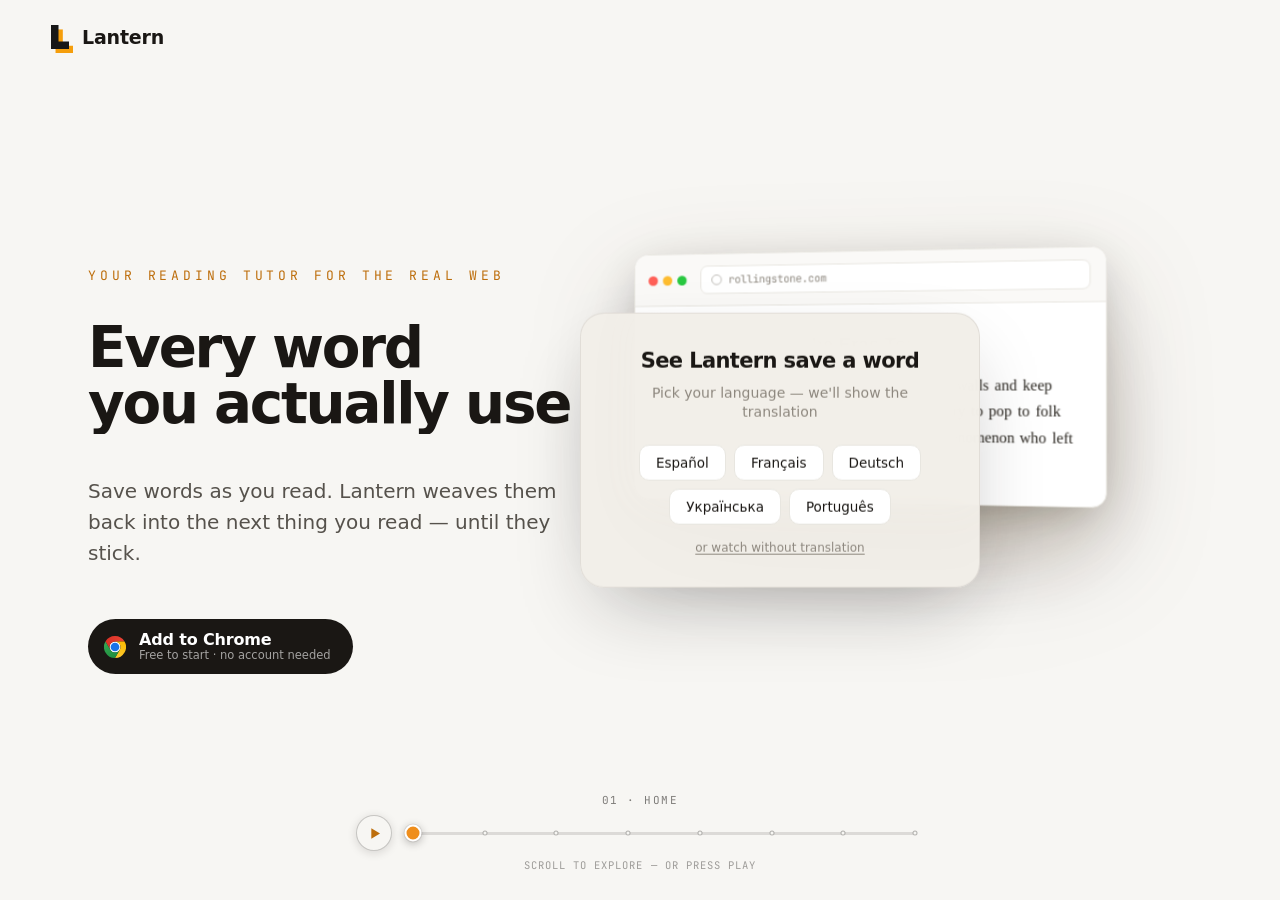
==== commit ec4e4334: "Merge remote-tracking branch 'denn/main' into deploy" ====
--- a/src/index.html
+++ b/src/index.html
@@ -1201,6 +1201,9 @@
    swipe-navigable phases, bottom progress dots
    ═══════════════════════════════════════════════════════ */
 @media (max-width: 920px) {
+  /* single spacing token — all gaps/paddings above and below the browser derive from this */
+  :root { --m-vgap: 12px; }
+
   .m-only { display: block; }
   .d-only { display: none; }
   /* inline-safe mobile hide: stays inline on desktop (no rule there), drops out
@@ -1230,7 +1233,7 @@
     grid-template-columns: 1fr !important;
     grid-template-rows: auto auto auto 1fr !important;  /* copy · browser · CTA · spacer */
     align-items: start !important;
-    gap: 10px !important;
+    gap: var(--m-vgap) !important;
     height: 100% !important;
   }
 
@@ -1280,8 +1283,8 @@
   #hero .hero-copy-p4 .p2-sub,
   #hero .hero-copy-p5 .p2-sub {
     display: -webkit-box !important; -webkit-box-orient: vertical; -webkit-line-clamp: 3; overflow: hidden;
-    margin: 9px auto 0 !important; max-width: none;   /* fill the 90vw copy box, matching the browser width */
-    font-size: 13px !important; line-height: 1.45;
+    margin: var(--m-vgap) auto 0 !important; max-width: none;   /* fill the 90vw copy box, matching the browser width */
+    font-size: 15px !important; line-height: 1.45;
   }
   #hero .hero-copy .hcta { margin-top: 10px; }
   #hero .hero-copy-p2 h2,
@@ -2405,7 +2408,7 @@
     </div>
     <div class="d1-fine d-only">Free to start · no account needed · works on any site</div>
     <div class="m-only m-close-cta">
-      <p class="m-close-note">Lantern is a Chrome extension —<br>open on your Mac or PC to install.</p>
+      <p class="m-close-note">Chrome extension — opens on Mac or PC.</p>
       <button class="m-share-btn" data-m-share aria-label="Send to desktop">
         <svg viewBox="0 0 24 24" fill="none" stroke="currentColor" stroke-width="2.2" stroke-linecap="round" stroke-linejoin="round" aria-hidden="true"><path d="M4 12v8a2 2 0 0 0 2 2h12a2 2 0 0 0 2-2v-8"/><polyline points="16 6 12 2 8 6"/><line x1="12" y1="2" x2="12" y2="15"/></svg>
         <span>Send to desktop</span>
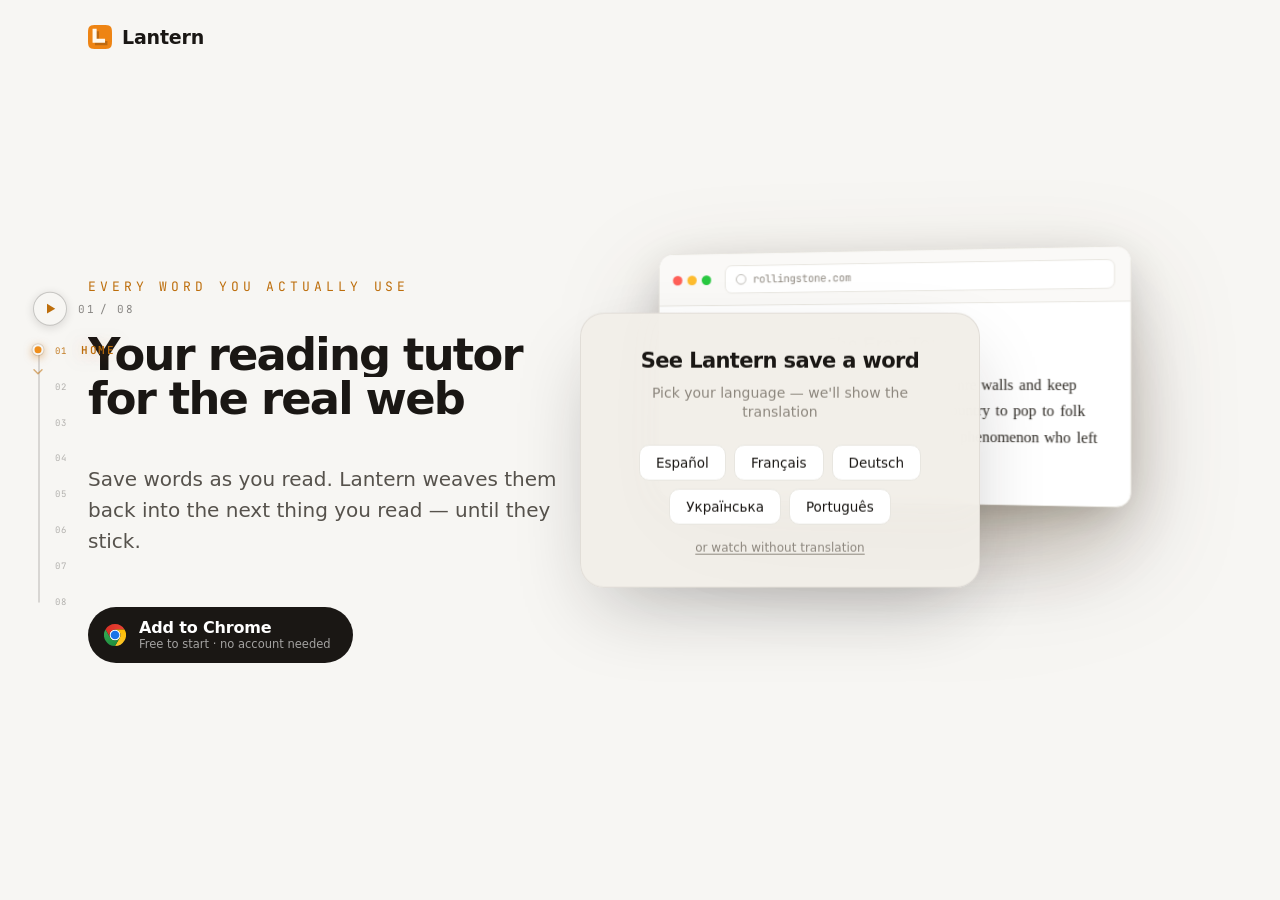
==== commit c34a8cee: "Hero mobile: media-player scrubber nav, logo favicon, de-duped CTA copy Scrubber row becomes a media" ====
--- a/src/index.html
+++ b/src/index.html
@@ -25,7 +25,7 @@
 <meta name="twitter:description" content="Your reading tutor for the real web — every page becomes a language lesson." />
 <meta name="twitter:image" content="https://withlantern.ai/og-image.png" />
 <meta name="twitter:image:alt" content="Lantern reading a web article — hard words glossed into your language as you read." />
-<link rel="icon" type="image/svg+xml" href="favicon.svg" />
+<link rel="icon" type="image/svg+xml" href="lantern-icon-orange.svg" />
 <!-- Structured data: Chrome extension is a SoftwareApplication -->
 <script type="application/ld+json">
 {
@@ -113,6 +113,12 @@
 .topbar .hw-lang { position: relative; margin-left: auto; margin-right: clamp(14px, 2vw, 26px); opacity: 1; pointer-events: auto; transition: opacity 0.3s ease; }
 .topbar { pointer-events: none; }
 .topbar .brand, .topbar .hw-lang, .topbar .pill { pointer-events: auto; }
+/* topbar content rides the centred .wrap grid (max 1200), NOT the raw gutter —
+   so the logo's left edge lands on the hero headline's left edge (208px @1520),
+   and the right cluster mirrors it. Background stays full-bleed (left/right:0);
+   only the inner padding tracks the wrap inset, collapsing to --gut below 1200. */
+.topbar { padding-left:  max(var(--gut), calc((100% - var(--maxw)) / 2 + var(--gut)));
+          padding-right: max(var(--gut), calc((100% - var(--maxw)) / 2 + var(--gut))); }
 
 #hero .hero-copy   { grid-column: 1; grid-row: 1; }
 #hero .hero-stage  { grid-column: 2; grid-row: 1; position: relative; }
@@ -255,31 +261,33 @@
 @media (min-width: 921px) {
   .m-dotnav { display: none !important; }            /* side rail retired on desktop */
   .scroll-cue { display: none !important; }          /* deck's PLAY replaces the "scroll" hint */
+  /* ═══ DESKTOP LEFT CHAPTER-INDEX RAIL — council verdict "The Wick" ═══
+     all 8 screens stacked top→bottom, threaded by an amber wick whose lit
+     bead rides to the current chapter; the active name glows as if lit by the
+     lantern. Replaces the old bottom media-player. (named-list 6/7,
+     odometer 5/7, full-height 5/7, chevron hint 7/7, PLAY kept 7/7) */
   #d-deck {
-    position: fixed; left: 50%; bottom: 26px; transform: translateX(-50%);
+    position: fixed; left: clamp(18px, 2.6vw, 42px); top: 50%;
+    transform: translateY(-50%);
     z-index: 71; pointer-events: none;                /* children re-enable */
-    display: flex; flex-direction: column; align-items: center; gap: 7px;
-    transition: opacity .3s ease;
+    display: flex; flex-direction: column; align-items: flex-start; gap: 16px;
+    transition: opacity .4s ease;
   }
   body.ph-cta #d-deck { opacity: 0; pointer-events: none; }   /* clear the install screen */
-  .d-deck-cap {
-    font-family: var(--mono, monospace); font-size: 11px; letter-spacing: .14em;
-    text-transform: uppercase; white-space: nowrap; color: var(--ink, #1a1714);
-    opacity: .55; transition: opacity .18s ease;
-  }
-  .d-deck-row { display: flex; align-items: center; gap: 12px; pointer-events: none; }
-  /* quiet nav hint (council, 7/7): tells first-timers the page is scrollytelling.
-     Lives under the scrubber, low-contrast, shown on HOME and faded once moved. */
-  .d-deck-hint {
-    font-family: var(--mono, monospace); font-size: 10.5px; letter-spacing: .1em;
-    text-transform: uppercase; white-space: nowrap; color: var(--ink, #1a1714);
-    opacity: 0; transform: translateY(-2px); pointer-events: none;
-    transition: opacity .4s ease, transform .4s ease;
-  }
-  .d-deck-hint.show { opacity: .4; transform: none; }
+
+  /* (head) PLAY + odometer phase counter */
+  .d-head { display: flex; align-items: center; gap: 11px; pointer-events: auto; }
+  .d-count {
+    font-family: var(--mono, monospace); font-size: 11px; letter-spacing: .16em;
+    color: var(--ink, #1a1714); opacity: .5; line-height: 1; display: inline-flex; gap: .35em;
+  }
+  .d-count .d-cn { display: inline-block; font-variant-numeric: tabular-nums; }
+  .d-count .d-cn.roll { animation: d-roll .42s cubic-bezier(.3,.1,.25,1); }
+  @keyframes d-roll { 0% { transform: translateY(-72%); opacity: 0; } 100% { transform: none; opacity: 1; } }
+
   .d-playbtn {
     pointer-events: auto; flex-shrink: 0;
-    width: 36px; height: 36px; border-radius: 50%;
+    width: 34px; height: 34px; border-radius: 50%;
     border: 1.5px solid rgba(26,23,20,.22); box-sizing: border-box;
     background: var(--paper, #f7f6f3); box-shadow: 0 2px 10px rgba(26,23,20,.14);
     display: flex; align-items: center; justify-content: center; padding: 0;
@@ -288,48 +296,65 @@
   .d-playbtn:hover { border-color: rgba(26,23,20,.42); }
   .d-playbtn:active { transform: scale(.92); }
   .d-playbtn:focus-visible { outline: 2px solid var(--amber, #ef8e1c); outline-offset: 3px; }
-  .d-playbtn svg { width: 19px; height: 19px; fill: var(--amber-deep, #c96b00); }
+  .d-playbtn svg { width: 18px; height: 18px; fill: var(--amber-deep, #c96b00); }
   .d-playbtn .ic-stop { display: none; }
   .d-playbtn.playing { border-color: var(--amber, #ef8e1c); background: rgba(239,142,28,.10); }
   .d-playbtn.playing .ic-play { display: none; }
   .d-playbtn.playing .ic-stop { display: block; }
 
-  .d-scrub {
-    pointer-events: auto; width: min(46vw, 520px); padding: 13px 9px;
-    cursor: pointer; touch-action: none; border-radius: 8px;
-  }
-  .d-scrub:focus-visible { outline: 2px solid var(--amber, #ef8e1c); outline-offset: 2px; }
-  .d-scrub.drag:focus-visible, .d-scrub.drag:focus { outline: none; }
-  .d-track { position: relative; height: 3px; border-radius: 2px; background: rgba(26,23,20,.12); }
-  .d-tick {
-    position: absolute; top: 50%; width: 5px; height: 5px; border-radius: 50%;
-    transform: translate(-50%,-50%); background: var(--paper, #f7f6f3);
-    border: 1px solid rgba(26,23,20,.30); box-sizing: border-box;
-    transition: background .25s, border-color .25s;
-  }
-  .d-tick.passed { background: var(--amber, #ef8e1c); border-color: var(--amber, #ef8e1c); }
-  .d-fill {
-    position: absolute; left: 0; top: 0; bottom: 0; width: 0; border-radius: 2px;
-    background: linear-gradient(90deg, rgba(239,142,28,.45), var(--amber, #ef8e1c));
-    transition: width .45s cubic-bezier(.3,.1,.25,1);
-  }
-  .d-scrub.drag .d-fill { transition: none; }
-  .d-ball {
-    position: absolute; left: 0; top: 50%; width: 17px; height: 17px; border-radius: 50%;
-    transform: translate(-50%,-50%); background: var(--amber, #ef8e1c);
-    border: 2.5px solid #fff; box-sizing: border-box;
-    box-shadow: 0 2px 8px rgba(26,23,20,.30), 0 0 0 1px rgba(26,23,20,.08);
-    cursor: grab; transition: left .45s cubic-bezier(.3,.1,.25,1);
-  }
-  .d-scrub.drag .d-ball { transition: none; cursor: grabbing; }
-  .d-goal {
-    position: absolute; top: 50%; width: 13px; height: 13px; border-radius: 50%;
-    transform: translate(-50%,-50%); border: 2px solid var(--amber-deep, #c96b00);
-    box-sizing: border-box; opacity: 0; transition: opacity .25s ease;
-  }
-  .d-scrub.chasing .d-goal { opacity: .8; }
+  /* (rail) the chapter index — all 8 screens, threaded by the amber "wick" */
+  .d-rail {
+    position: relative; display: flex; flex-direction: column;
+    gap: clamp(13px, 2.2vh, 26px); padding-left: 22px; pointer-events: auto;
+  }
+  .d-wick { position: absolute; left: 5px; top: 6px; bottom: 6px; width: 1.5px;
+            background: rgba(26,23,20,.14); border-radius: 2px; }
+  .d-wick-fill { position: absolute; left: 5px; top: 6px; width: 1.5px; height: 0;
+                 background: linear-gradient(180deg, rgba(239,142,28,.5), var(--amber, #ef8e1c));
+                 border-radius: 2px; transition: height .42s cubic-bezier(.3,.1,.25,1); }
+  .d-bead { position: absolute; left: 5px; top: 0; width: 11px; height: 11px; border-radius: 50%;
+            transform: translate(-50%, -50%); background: var(--amber, #ef8e1c);
+            border: 2.5px solid var(--paper, #f7f6f3);
+            box-shadow: 0 0 0 1px rgba(26,23,20,.10), 0 2px 8px rgba(201,107,0,.55);
+            transition: top .42s cubic-bezier(.3,.1,.25,1); }
+
+  .d-chap { position: relative; display: flex; align-items: baseline; gap: 9px;
+            background: none; border: none; padding: 1px 0; margin: 0; cursor: pointer;
+            font-family: var(--mono, monospace); text-align: left;
+            -webkit-tap-highlight-color: transparent; }
+  .d-chap-num { font-size: 9px; letter-spacing: .08em; color: var(--ink, #1a1714); opacity: .3;
+                min-width: 15px; font-variant-numeric: tabular-nums; font-style: normal;
+                transition: opacity .3s ease, color .3s ease; }
+  /* names stay hidden — the 8 numbered ticks already carry the depth. Only the
+     active chapter is named; the rest fade in on hover (TOC-style reveal). */
+  .d-chap-name { font-size: 11px; letter-spacing: .13em; text-transform: uppercase;
+                 color: var(--ink, #1a1714); opacity: 0; white-space: nowrap;
+                 transition: opacity .35s ease, color .35s ease,
+                             transform .42s cubic-bezier(.3,.1,.25,1), text-shadow .35s ease; }
+  .d-chap:hover .d-chap-name { opacity: .6; }
+  .d-chap:focus-visible { outline: 2px solid var(--amber, #ef8e1c); outline-offset: 3px; border-radius: 4px; }
+  .d-chap:focus-visible .d-chap-name { opacity: .6; }   /* keyboard reveal mirrors hover */
+  .d-chap.passed .d-chap-num { opacity: .5; color: var(--amber-deep, #c96b00); }
+  .d-chap.on .d-chap-num { opacity: .9; color: var(--amber-deep, #c96b00); }
+  .d-chap.on .d-chap-name { opacity: 1; color: var(--amber-deep, #c96b00); font-weight: 600;
+                            transform: translateX(2px); text-shadow: 0 0 18px rgba(239,142,28,.5); }
+
+  /* first-timer cue (council option B): a lone down-chevron sat ON the wick, just
+     under the lit bead — reads as "the light keeps going down the rail." No label:
+     the arrow says it. Top set by JS to the gap under the active row; shown on HOME,
+     fades + stops bobbing once they move. */
+  .d-hint { position: absolute; left: -3px; pointer-events: none;   /* chevron centre lands on the wick (x=5px) */
+            display: flex; opacity: 0; transition: opacity .5s ease;
+            animation: d-bob 1.7s ease-in-out infinite; animation-play-state: paused; }
+  .d-hint.show { opacity: .55; animation-play-state: running; }
+  .d-hint svg { width: 16px; height: 16px; stroke: var(--amber-deep, #c96b00);
+                fill: none; stroke-width: 2.2; stroke-linecap: round; stroke-linejoin: round; }
+  @keyframes d-bob { 0%, 100% { transform: translateY(0); } 50% { transform: translateY(3px); } }
+
   @media (prefers-reduced-motion: reduce) {
-    .d-fill, .d-ball, .d-tick { transition: none; }
+    .d-wick-fill, .d-bead, .d-chap-name { transition: none; }
+    .d-hint { animation: none; }
+    .d-count .d-cn.roll { animation: none; }
   }
 }
 
@@ -644,11 +669,11 @@
 #hero .hero-copy-imm .p2-sub { font-size: clamp(15px, 1.5vw, 18px); color: var(--ink-70, rgba(26,23,20,.7)); line-height: 1.58; max-width: 36ch; margin: 0; }
 
 @media (max-width: 920px) {
-  #hero .hero-copy-imm { grid-column: 1 !important; grid-row: 1 !important; width: 90vw !important; max-width: none !important; margin-left: auto !important; margin-right: auto !important; padding: 0; min-width: 0; align-self: start; transform: none; }
+  #hero .hero-copy-imm { grid-column: 1 !important; grid-row: 1 !important; width: 90vw !important; max-width: none !important; margin-left: auto !important; margin-right: auto !important; padding: 0; min-width: 0; align-self: end !important; transform: none; }
   body.hero-imm #hero .hero-copy-imm { transform: translateY(-12px); }
-  #hero .hero-copy-imm h2 { display: block !important; white-space: nowrap; overflow: hidden; text-overflow: ellipsis; font-size: clamp(16px, 4.4vw, 24px) !important; margin-bottom: 0; line-height: 1.1; font-weight: 700; }
+  #hero .hero-copy-imm h2 { display: block !important; white-space: nowrap; overflow: hidden; text-overflow: ellipsis; font-size: clamp(20px, 5.5vw, 28px) !important; margin-bottom: 0; line-height: 1.1; font-weight: 700; }
   #hero .hero-copy-imm .p2-eyebrow { font-size: 10px; letter-spacing: .18em; margin-bottom: 8px; }
-  #hero .hero-copy-imm .p2-sub { display: -webkit-box !important; -webkit-box-orient: vertical; -webkit-line-clamp: 3; overflow: hidden; margin: 9px auto 0 !important; max-width: none; font-size: 13px !important; line-height: 1.45; }
+  #hero .hero-copy-imm .p2-sub { display: -webkit-box !important; -webkit-box-orient: vertical; -webkit-line-clamp: 3; overflow: hidden; margin: var(--m-vgap) auto 0 !important; max-width: none; font-size: 17px !important; line-height: 1.45; }
   #hero-imm-next { display: none !important; }
   body.hero-imm #hero .browser .page { min-height: 380px !important; }
   /* the flip-card article is authored at desktop sizes (26/32 padding, 21px title)
@@ -1123,8 +1148,8 @@
 #ev-close .d1-echo .d1-daycell.day1 { background: rgba(239,142,28,.12); border-color: rgba(239,142,28,.38); color: var(--amber-deep, #c96b00); }
 #ev-close .d1-echo .d1-daycell.day1.lit { background: var(--amber); border-color: var(--amber); color: #fff; }
 /* shorter label ("Add to Chrome", set by lantern-cta-charge.js) buys a bigger button */
-#ev-close .d1-install { font-size: 21px; padding: 19px 30px 19px 23px; gap: 14px; }
-#ev-close .d1-install .d1-chrome { width: 30px; height: 30px; }
+#ev-close .d1-install { font-size: 24px; padding: 22px 36px 22px 28px; gap: 15px; }
+#ev-close .d1-install .d1-chrome { width: 34px; height: 34px; }
 /* hero CTA → full pill, matching the topbar pill and the final install button
    (base .btn-install is a 14px rounded-rect; main.html only, index stays as-is) */
 #hero .btn-install { border-radius: 999px; }
@@ -1231,13 +1256,13 @@
   /* two-row hero: copy (auto) above, stage (remaining) below */
   #hero .hero-inner {
     grid-template-columns: 1fr !important;
-    grid-template-rows: auto auto auto 1fr !important;  /* copy · browser · CTA · spacer */
+    grid-template-rows: 134px auto 1fr !important;  /* copy (fixed) · browser · spacer */
     align-items: start !important;
     gap: var(--m-vgap) !important;
     height: 100% !important;
   }
 
-  /* all phase copies: row 1 */
+  /* all phase copies: row 1, bottom-aligned so browser Y stays constant */
   #hero .hero-copy,
   #hero .hero-copy-p2,
   #hero .hero-copy-p3,
@@ -1245,6 +1270,7 @@
   #hero .hero-copy-p5 {
     grid-column: 1 !important;
     grid-row: 1 !important;
+    align-self: end !important;
     /* same box as the browser window below (width:90vw, centred) so the titles +
        slogans align edge-to-edge with the frame instead of running wider */
     width: 90vw !important; max-width: none !important;
@@ -1267,30 +1293,42 @@
   #hero .hero-copy-imm h2 br { display: none !important; }
 
   /* compact copy on mobile */
-  /* Home title rides on ONE line ("Every word you actually use"). reveal-lines splits
-     it into two block .ln spans on the desktop <br>; collapse those to inline here (the
-     trailing space inside line 1 survives) and size it to fit the 90vw box down to 320px. */
-  #hero .hero-copy h1 { display: block !important; font-size: clamp(23px, 7vw, 36px) !important; line-height: 1.08; margin-bottom: 6px; white-space: nowrap; }
+  /* Home title "Your reading tutor for the real web" rides on ONE line on mobile
+     (owner request). reveal-lines' .ln spans collapse to inline; the font scales with
+     the viewport (vw) so the whole phrase fits the 90vw box without wrapping, down to
+     320px. The kicker is hidden on mobile (below), so the headline owns the top alone. */
+  /* Home title "Your reading tutor for the real web" rides on ONE line on mobile
+     (owner request). reveal-lines' .ln spans collapse to inline; the font scales with
+     the viewport (vw) so the whole phrase fits the 90vw box without wrapping, down to
+     320px. The kicker is hidden on mobile (below), so the headline owns the top alone. */
+  #hero .hero-copy h1 { display: block !important; font-size: clamp(15px, 4.6vw, 30px) !important; line-height: 1.1; margin-bottom: 0; white-space: nowrap; }
   #hero .hero-copy h1 .ln,
   #hero .hero-copy h1 .ln > .i { display: inline !important; transform: none !important; overflow: visible; }
-  #hero .hero-copy .hero-eyebrow { font-size: 10px; letter-spacing: .18em; margin-bottom: 8px; }
+  /* Owner request: drop the kicker on mobile entirely — the one-line headline owns the
+     top. "Every word you actually use" stays in the DESKTOP kicker (it's keyword-free,
+     so hiding it on mobile costs no SEO; the keywords live in the h1 + title/meta). */
+  #hero .hero-copy .hero-eyebrow { display: none !important; }
   /* descriptive subhead under each headline — shown on mobile so every screen
      matches the desktop copy (Practice/p5 included). Clamped + compact so the
      browser + cards still fit. */
-  #hero .hero-copy .hsub,
+  #hero .hero-copy .hsub {
+    display: -webkit-box !important; -webkit-box-orient: vertical; -webkit-line-clamp: 2; overflow: hidden;
+    margin: var(--m-vgap) auto 0 !important; max-width: none;   /* fill the 90vw copy box, matching the browser width */
+    font-size: 16px !important; line-height: 1.45;
+  }
   #hero .hero-copy-p2 .p2-sub,
   #hero .hero-copy-p3 .p2-sub,
   #hero .hero-copy-p4 .p2-sub,
   #hero .hero-copy-p5 .p2-sub {
     display: -webkit-box !important; -webkit-box-orient: vertical; -webkit-line-clamp: 3; overflow: hidden;
     margin: var(--m-vgap) auto 0 !important; max-width: none;   /* fill the 90vw copy box, matching the browser width */
-    font-size: 15px !important; line-height: 1.45;
+    font-size: 17px !important; line-height: 1.45;
   }
   #hero .hero-copy .hcta { margin-top: 10px; }
   #hero .hero-copy-p2 h2,
   #hero .hero-copy-p3 h2,
   #hero .hero-copy-p4 h2,
-  #hero .hero-copy-p5 h2 { font-size: clamp(16px, 4.4vw, 24px) !important; margin-bottom: 0; line-height: 1.1; }
+  #hero .hero-copy-p5 h2 { font-size: clamp(20px, 5.5vw, 28px) !important; margin-bottom: 0 !important; line-height: 1.1; }
   /* the per-screen name (Simplify / Translate / Discuss / Practice / Everywhere)
      is already named by the bottom phase caption — drop the top eyebrow on mobile
      so it isn't shown twice. (P1's "Your reading tutor for the real web" tagline
@@ -1393,8 +1431,11 @@
   body.hero-p2 #hero .browser .ex-page,
   body.hero-p2 #hero .browser .imm-page { top: auto !important; bottom: 0 !important; }
 
-  /* words pre-highlighted on mobile (no interactive demo; show saved state by default) */
-  #hero .browser .hl { border-radius: 4px; padding: 0 2px; background: #e3edfd; color: #2f6fd6; }
+  /* base highlight geometry on mobile; only the demo-SAVED words go blue.
+     branch out (nondemo) + the candidate words keep the amber invite from
+     lantern-v3.css (body.hw-invite), mirroring desktop — no blanket blue. */
+  #hero .browser .hl { border-radius: 4px; padding: 0 2px; }
+  #hero .browser .hl.saved { background: #e3edfd; color: #2f6fd6; }
 
   /* the fake article should read like a real page — left-aligned, not centred
      (the marketing headline + CTA stay centred; only the browser content resets) */
@@ -1404,8 +1445,14 @@
      Desktop keeps the in-copy button (copy+CTA centre as one stacked unit);
      on phones the copy button is hidden and a sibling clone sits under the browser. */
   #hero .hero-copy .hcta { display: none !important; }
+  /* COUNCIL Q2 (lever B, 4/7): dock the send-CTA directly under the word-cards
+     instead of pinning it to the viewport bottom. The cards are absolute and
+     top-anchored in the #hero box (~605px from top, stable across viewport
+     heights); the CTA shares that coordinate space, so anchoring it from the TOP
+     makes it track the cards and kills the dead gap — proof (cards) and action
+     (Send) read as one continuous unit. (Visible on HOME only — faded P2+.) */
   #hero .hcta-m {
-    position: absolute !important; bottom: calc(env(safe-area-inset-bottom, 0px) + 16px) !important;
+    position: absolute !important; top: 628px !important; bottom: auto !important;
     left: 0 !important; right: 0 !important;
     grid-column: unset !important; grid-row: unset !important;
     margin: 0 !important; display: block; transition: opacity 0.4s ease;
@@ -1432,6 +1479,17 @@
   body.ph-ev     #hero .hcta-m,
   body.ph-cta    #hero .hcta-m { opacity: 0; pointer-events: none; }
 
+  /* swipe-down cue under the Send button — a down-arrow that "swipes" down on a
+     loop, telling first-timers the story keeps going below. Inherits .hcta-m's
+     HOME-only visibility, so it fades the moment they swipe on. */
+  #hero .hcta-m .m-swipe-cue { display: flex; justify-content: center; margin-top: 13px; pointer-events: none; }
+  #hero .hcta-m .m-swipe-cue svg { width: 22px; height: 22px; color: var(--amber-deep, #c96b00); animation: m-swipe 1.7s ease-in-out infinite; }
+  @keyframes m-swipe {
+    0%   { transform: translateY(-3px); opacity: .3; }
+    50%  { transform: translateY(5px);  opacity: 1; }
+    100% { transform: translateY(-3px); opacity: .3; }
+  }
+
   /* Translate card (.tcard) is JS-anchored under the tapped sentence by placeTCard,
      which on mobile reserves the bottom band so the card never overlaps the My-vocab
      strip. (The old `.tpanel` bottom-sheet rule that lived here was DEAD — the live
@@ -1610,7 +1668,8 @@
      way there at a capped speed. Generous vertical padding = fat hit target. */
   /* play + scrub on one media-player row; track stays the truth, play is opt-in */
   .m-scrub-row {
-    display: flex; align-items: center; gap: 10px;
+    display: flex; align-items: center; gap: 12px;
+    width: min(94vw, 440px);       /* wide enough to seat play at the LEFT and the advance arrow at the RIGHT, scrubber filling the middle */
     pointer-events: none;          /* children re-enable; cluster stays click-through */
   }
   .m-playbtn {
@@ -1630,9 +1689,27 @@
   .m-playbtn.playing .ic-play { display: none; }
   .m-playbtn.playing .ic-stop { display: block; }
 
+  /* advance = a BARE down-chevron that gently bobs (no border/box) — the "keep going
+     down" cue, now seated at the right of the scrubber. Tap = next screen. */
+  .m-advance {
+    pointer-events: auto; flex-shrink: 0;
+    width: 34px; height: 34px;
+    background: none; border: none; box-shadow: none;
+    display: flex; align-items: center; justify-content: center;
+    padding: 0; cursor: pointer; -webkit-tap-highlight-color: transparent;
+  }
+  .m-advance svg {
+    width: 22px; height: 22px; fill: none;
+    stroke: var(--amber-deep, #c96b00); stroke-width: 2.4;
+    stroke-linecap: round; stroke-linejoin: round;
+    animation: m-swipe 1.7s ease-in-out infinite;
+  }
+  .m-advance:active svg { animation: none; transform: translateY(4px); }
+  @media (prefers-reduced-motion: reduce) { .m-advance svg { animation: none; } }
+
   .m-scrub {
     pointer-events: auto;
-    width: min(72vw, 300px);
+    flex: 1; min-width: 0;         /* fill the middle between play (left) and advance (right) */
     padding: 14px 0 10px;
     touch-action: none;            /* the track owns its gestures */
   }
@@ -1696,16 +1773,23 @@
      screen during and after the phase transition */
   #ev-close { background: var(--paper, #f7f6f3); }
 
-  /* the content block is short for a tall phone — centred, it floats with a big
-     dead gap up top. Anchor it to the UPPER area instead so the screen reads as
-     deliberate, not half-empty (overrides the inline justify-content:center) */
+  /* content is tall now (headline + CTA + 6 cards + foot) — centre it between
+     the absolute logo at top and the fixed navcluster at bottom */
   #ev-close .close-wrap {
-    flex: none !important;
+    flex: 1 !important;
+    /* owner: 3 zones via auto margins — [title + note] together at the top, [button + cards]
+       centred in the middle, [Free to start · Privacy] at the bottom. The two auto margins
+       (.cta-dock + .m-cta-foot) split the free space evenly above the middle and the foot. */
     justify-content: flex-start !important;
-    /* tight top: INSTALL now carries headline + streak + 6 example cards + foot,
-       so it can't afford the big centring pad the old icon-only layout used */
-    padding-top: clamp(20px, 4vh, 40px) !important;
-  }
+    padding-top: clamp(80px, 11.5vh, 104px) !important;  /* drops the title clear of the logo */
+    padding-bottom: clamp(70px, 10vh, 100px) !important; /* clears bottom navcluster */
+  }
+  /* the note now rides directly under the h1 (JS moves it out of the button cluster) */
+  #ev-close .close-wrap > .m-close-note {
+    margin: 12px auto 0 !important; max-width: 92vw;
+    font-size: 12.5px; line-height: 1.45; color: var(--ink-45, rgba(26,23,20,.5));
+  }
+  #ev-close .cta-dock { margin-top: auto !important; }   /* push the middle cluster down off the title+note */
 
   /* topbar install pill is useless on mobile (Chrome Web Store rejects it) */
   .topbar .pill { display: none !important; }
@@ -1816,9 +1900,19 @@
      lantern-v3.css hides .hw-card/.hw-cursor under 1000px; the mobile
      demo (lantern-hero-words.js MOBILE mode) needs both back */
   .hw-card { display: block !important; }
-  /* mobile word-cards are small from the start → no idle bob; they sit still.
-     (lantern-hero-words.js already skips .rested on mobile; this is the net.) */
-  #hero .hw-card.rested { animation: none !important; }
+  /* rested mobile cards glide when the row re-centres (centreMobileRow in
+     lantern-hero-words.js); transform/opacity keep their fly-in timing */
+  #hero .hw-card { transition: transform .45s cubic-bezier(.4,0,.2,1), opacity .35s ease, left .42s cubic-bezier(.4,0,.2,1); }
+  /* let the rested mobile cards drift a touch (живі, не мертві) — a gentle ~3px
+     float, half the desktop amplitude + slower, so it reads as breathing rather
+     than the old "jumping". Cards desync via their per-card --cbdur. */
+  #hero .hw-card.rested { animation: card-bob-m var(--cbdur, 4.6s) ease-in-out infinite !important; }
+  @keyframes card-bob-m {
+    0%   { transform: translate3d(0, 0, 0); }
+    33%  { transform: translate3d(.5px, -3px, 0); }
+    66%  { transform: translate3d(-.5px, -1.5px, 0); }
+    100% { transform: translate3d(0, 0, 0); }
+  }
   .hw-cursor { display: block !important; }
   /* the pointer is a fingertip, not a mouse arrow */
   .hw-cursor .hwc-ico svg { display: none; }
@@ -1921,7 +2015,7 @@
   #ev-close .cta-dock {
     display: grid !important;
     grid-template-columns: repeat(3, 1fr);
-    gap: 8px 8px;
+    gap: var(--m-vgap) 8px;
     position: relative !important;     /* anchors the .ev-wires overlay */
     inset: auto !important;
     width: 100%;
@@ -1936,25 +2030,29 @@
     position: relative; z-index: 4;
     pointer-events: auto;
     display: flex !important;
-    flex-direction: column; align-items: center; gap: 9px;
+    flex-direction: column; align-items: center; gap: var(--m-vgap);
     text-align: center;
-    margin: 0 0 8px;
+    margin: 0 0 var(--m-vgap);
   }
   /* INSTALL must hold the headline + streak + 6 example cards + foot in one screen:
      trim the giant close headline and the gaps on phones */
-  #ev-close .d1-headline { font-size: clamp(30px, 8.6vw, 42px) !important; line-height: 1.06; margin: 0 0 3px !important; }
+  /* owner: title in 2 lines (was wrapping to 3) with a touch more air between them.
+     Lift the desktop max-width:16ch cap (that's what forced the 2nd line to wrap) so the
+     <br> alone controls the break; sized so "makes the next page easier" holds one line. */
+  #ev-close .d1-headline { font-size: clamp(19px, 5.4vw, 24px) !important; line-height: 1.2; max-width: none !important; margin: 0 0 var(--m-vgap) !important; }
   #ev-close .d1-kick { margin-bottom: 6px; }
   #ev-close .m-close-cta .m-close-note {
     margin: 0; font-size: 12.5px; line-height: 1.45;
     color: var(--ink-45, rgba(26,23,20,.5));
   }
-  /* email link + reassurance dropped below the pill grid, clear of the wires */
-  #ev-close .cta-dock > .m-cta-foot {
-    grid-column: 1 / -1;
-    order: 9;
+  /* foot is now a direct child of close-wrap (moved out of the dock in JS) so space-between
+     drops it to the bottom band — between the last card and the scrubber. */
+  #ev-close .m-cta-foot {
+    width: 100%;
+    margin-top: auto !important;   /* second auto margin — drops the foot to the bottom band */
     pointer-events: auto;
-    display: flex; flex-direction: column; align-items: center; gap: 6px;
-    text-align: center; margin-top: 16px;
+    display: flex; flex-direction: column; align-items: center; gap: 11px;
+    text-align: center;
   }
   #ev-close .m-cta-foot .m-email-link { margin: 0; }
   #ev-close .m-cta-foot .m-hero-hint {
@@ -2005,7 +2103,42 @@
   #ev-close .dk-prev > * { max-width: 100%; min-width: 0; }
   #ev-close .dkw  { flex-wrap: wrap; font-size: 9px; padding: 2px 5px; gap: 3px 5px; }
   #ev-close .dkw i { font-size: 8px; }
+  #ev-close .dkw .cefr-b { font-size: 8px !important; padding: 1px 4px !important; border-radius: 4px !important; }
   #ev-close .dktr { flex-wrap: wrap; font-size: 9px; gap: 3px 5px; }
+  #ev-close .dktr .s { flex-basis: 100%; }   /* source word on line 1, →translation on line 2 */
+  #ev-close .dk-ic { width: 26px !important; height: 26px !important; border-radius: 9px !important; } /* more breathing, same svg */
+
+  /* Owner: the highlighted payoff words ranged 9px (devotado, genre) to 11.5px (phenomenon)
+     because the bigger cards (exercises/simplify/immerse) never got a mobile size override and
+     inherited their desktop sizes. Normalise: every card's CONTEXT text to the 9px base, every
+     EMPHASISED word to ONE size (10.5px) so the highlight reads the same on all 6 cards. */
+  #ev-close .dkcz,
+  #ev-close .dksm,
+  #ev-close .dkim { font-size: 9px !important; line-height: 1.4 !important; }
+  #ev-close .dkw b,
+  #ev-close .dkok,
+  #ev-close .dktr .t,
+  #ev-close .dkcz .gap,
+  #ev-close .dksm b,
+  #ev-close .dkim b { font-size: 10.5px !important; line-height: 1.25 !important; }
+  /* "phenomenon" is the longest highlighted word — trim its pill padding so it clears
+     the narrow card edge at the uniform 10.5px size (others fit as-is). */
+  #ev-close .dkcz .gap { padding: 0 4px !important; }
+
+  /* Simplify: hold it to 2 rows. The struck "before" text + arrow share row 1 (shrink the
+     de-emphasised strikethrough so both fit the 91px card), the payoff drops to row 2 — the
+     arrow no longer wraps onto a lonely middle line. */
+  #ev-close .dksm { row-gap: 2px !important; column-gap: 4px !important; align-items: baseline !important; }
+  #ev-close .dksm s { font-size: 7.5px !important; }
+  #ev-close .dksm b { flex-basis: 100% !important; }
+
+  /* Save: lift the A2 level badge into the card's top-right corner (smaller) so the genre
+     pill reads as one clean line "genre /ʒɒn.rə/" instead of wrapping the badge below it. */
+  #ev-close .dk-card[data-feat="save"] .dk-prev { position: relative; }
+  #ev-close .dkw .cefr-b {
+    position: absolute !important; top: 4px !important; right: 5px !important;
+    font-size: 7px !important; padding: 1px 3px !important; border-radius: 3px !important;
+  }
 
   /* the REAL wires: the desktop SVG bead engine, vertical geometry —
      absolute overlay across the whole 3+button+3 grid */
@@ -2052,7 +2185,7 @@
 
 <!-- NAV -->
 <div class="topbar" id="topbar">
-  <div class="brand"><span class="lmark"></span><span class="wm">Lant<span class="en">e</span>rn</span></div>
+  <div class="brand"><img src="lantern-icon-orange.svg" class="lmark" width="24" height="24" alt="" aria-hidden="true"><span class="wm">Lant<span class="en">e</span>rn</span></div>
   <button class="pill"><svg class="c-ico" viewBox="0 0 48 48" width="15" height="15" aria-hidden="true"><defs><linearGradient id="chp-a" x1="3.2173" y1="15" x2="44.7812" y2="15" gradientUnits="userSpaceOnUse"><stop offset="0" stop-color="#d93025"/><stop offset="1" stop-color="#ea4335"/></linearGradient><linearGradient id="chp-b" x1="20.7219" y1="47.6791" x2="41.5039" y2="11.6837" gradientUnits="userSpaceOnUse"><stop offset="0" stop-color="#fcc934"/><stop offset="1" stop-color="#fbbc04"/></linearGradient><linearGradient id="chp-c" x1="26.5981" y1="46.5015" x2="5.8161" y2="10.506" gradientUnits="userSpaceOnUse"><stop offset="0" stop-color="#1e8e3e"/><stop offset="1" stop-color="#34a853"/></linearGradient></defs><circle cx="24" cy="23.9947" r="12" fill="#fff"/><path d="M24,12H44.7812a23.9939,23.9939,0,0,0-41.5639.0029L13.6079,30l.0093-.0024A11.9852,11.9852,0,0,1,24,12Z" fill="url(#chp-a)"/><circle cx="24" cy="24" r="9.5" fill="#1a73e8"/><path d="M34.3913,30.0029,24.0007,48A23.994,23.994,0,0,0,44.78,12.0031H23.9989l-.0025.0093A11.985,11.985,0,0,1,34.3913,30.0029Z" fill="url(#chp-b)"/><path d="M13.6086,30.0031,3.218,12.006A23.994,23.994,0,0,0,24.0025,48L34.3931,30.0029l-.0067-.0068a11.9852,11.9852,0,0,1-20.7778.007Z" fill="url(#chp-c)"/></svg>Add to Chrome</button>
 </div>
 
@@ -2098,8 +2231,12 @@
 
     <!-- COLUMN 1 — phase 1 copy -->
     <div class="hero-copy">
-      <div class="hero-eyebrow">Your reading tutor for the real web</div>
-      <h1 class="disp reveal-lines">Every word <br class="hero-h1-brk" />you actually use</h1>
+      <!-- COUNCIL verdict (Option C, 4/3): swap the brand line and the tagline.
+           The keyword phrase carries the <h1> weight (closes the on-page SEO gap —
+           title/meta already banked it); the distinctive "Every word you actually
+           use" survives as the kicker, not binned (the council overruled dropping it). -->
+      <div class="hero-eyebrow">Every word you actually use</div>
+      <h1 class="disp reveal-lines">Your reading tutor <br class="hero-h1-brk" />for the real web</h1>
       <p class="hsub" data-m="Save words as you read. Lantern brings them back in the next thing you read — until they stick.">Save words as you read. Lantern weaves them back into the next thing you read — until they stick.</p>
       <div class="hcta">
         <button class="btn-install">
@@ -2111,7 +2248,7 @@
 
     <!-- COLUMN 2 — browser (stays through both phases) -->
     <div class="hero-stage">
-      <div class="float" data-speed="-0.08" style="top:calc(8% + 10px);left:-2%;z-index:1">
+      <div class="float" data-speed="-0.08" style="top:calc(8% + 10px);left:calc(-2% + 25px);z-index:1">
         <div class="floatwrap" style="--dur:8s;--del:0s">
           <div class="browser" style="box-shadow:0 72px 124px -46px rgba(58,36,2,.22),0 18px 38px -20px rgba(26,23,20,.16)">
             <div class="bbar"><div class="bdots"><i></i><i></i><i></i></div><div class="url">rollingstone.com</div></div>
@@ -2245,11 +2382,13 @@
 
     <!-- MOBILE-ONLY CTA — relocated below the browser on phones (desktop keeps the in-copy one) -->
     <div class="hcta-m">
-      <p class="m-hcta-note">Desktop extension — send it to yourself</p>
+      <p class="m-hcta-note">Lantern's a desktop extension — so you don't forget it when you're back at your computer.</p>
       <button class="m-share-btn m-share-sm" data-m-share aria-label="Send this page to yourself">
         <svg viewBox="0 0 24 24" fill="none" stroke="currentColor" stroke-width="2.2" stroke-linecap="round" stroke-linejoin="round" aria-hidden="true"><path d="M4 12v8a2 2 0 0 0 2 2h12a2 2 0 0 0 2-2v-8"/><polyline points="16 6 12 2 8 6"/><line x1="12" y1="2" x2="12" y2="15"/></svg>
-        <span>Send to yourself →</span>
+        <span>Send to yourself</span>
       </button>
+      <!-- loose swipe-down ↓ removed — the scrubber's advance arrow (›) is now the single onward signal -->
+
     </div>
 
     <!-- PHASE 2 COPY — slides into col 1 -->
@@ -2402,18 +2541,20 @@
   <div class="close-wrap d1-wrap" data-cascade style="flex:1;display:flex;flex-direction:column;justify-content:center;align-items:center;width:100%;padding:0 var(--gut)">
     <div class="d1-kick d-only">every word you save makes the next page easier</div>
     <h2 class="disp d1-headline reveal-lines d-only">One click&nbsp;away.</h2>
-    <h2 class="disp d1-headline reveal-lines m-only">Every word you save makes the next page&nbsp;easier.</h2>
+    <h2 class="disp d1-headline reveal-lines m-only">Every word you save<br>makes the next page&nbsp;easier.</h2>
     <div class="d1-track">
       <button class="d1-install" id="close-cta" data-cta type="button" aria-label="Add Lantern to Chrome — free to start, no account needed."></button>
     </div>
     <div class="d1-fine d-only">Free to start · no account needed · works on any site</div>
     <div class="m-only m-close-cta">
-      <p class="m-close-note">Chrome extension — opens on Mac or PC.</p>
+      <p class="m-close-note">You're on mobile — Lantern runs in Chrome on Mac or PC. Send yourself the link to install.</p>
       <button class="m-share-btn" data-m-share aria-label="Send to desktop">
         <svg viewBox="0 0 24 24" fill="none" stroke="currentColor" stroke-width="2.2" stroke-linecap="round" stroke-linejoin="round" aria-hidden="true"><path d="M4 12v8a2 2 0 0 0 2 2h12a2 2 0 0 0 2-2v-8"/><polyline points="16 6 12 2 8 6"/><line x1="12" y1="2" x2="12" y2="15"/></svg>
         <span>Send to desktop</span>
       </button>
-      <a class="m-email-link" href="" aria-label="Email myself the link">✉ Email myself the link</a>
+      <!-- COUNCIL verdict (A, 6/1): "Email myself the link" removed — it's a strict subset
+           of "Send to desktop" (share sheet already exposes Mail; on no-share browsers the
+           button falls back to the identical mailto). One confident primary, no false choice. -->
       <p class="m-hero-hint">Free to start &middot; no account needed</p>
     </div>
   </div>
@@ -2436,6 +2577,9 @@
         <div class="m-scrub-ball"></div>
       </div>
     </div>
+    <button class="m-advance" id="m-advance" type="button" aria-label="Next screen">
+      <svg viewBox="0 0 24 24" aria-hidden="true"><path d="M6 9l6 6 6-6"/></svg>
+    </button>
   </div>
   <div class="m-phase-caption" id="m-phase-caption">01 · HOME</div>
 </div>
--- a/src/lantern-v3.css
+++ b/src/lantern-v3.css
@@ -101,7 +101,10 @@
 .hero-copy{min-width:0}
 .hero-eyebrow{font-family:var(--mono);font-size:13px;letter-spacing:.3em;text-transform:uppercase;color:var(--amber-deep);margin-bottom:36px}
 .hero h1{font-weight:700;letter-spacing:-.04em;font-size:clamp(50px,9vw,118px);line-height:.96}
-.hero-copy h1{font-size:clamp(40px,4.4vw,64px)}
+/* "Your reading tutor for the real web" (COUNCIL Option C) is longer than the old
+   headline — sized a step down so "Your reading tutor" fits line 1 and it breaks to a
+   clean 2 lines (was 64px, which orphaned "tutor" onto its own line). */
+.hero-copy h1{font-size:clamp(38px,3.5vw,52px)}
 .hero .hsub{margin:42px auto 0;max-width:40ch;font-size:clamp(16px,1.6vw,20px);color:var(--ink-70);line-height:1.55}
 .hero-copy .hsub{margin-left:0;margin-right:0}
 .hero .hcta{margin-top:50px;display:flex;gap:16px;justify-content:center;align-items:center;flex-wrap:wrap}
@@ -960,7 +963,11 @@
 .act-sep{width:40px;height:1px;background:var(--line)}
 
 /* ---- word DECK — saved words as plain cards, a calm rail on the right ---- */
-#worddeck{position:fixed;right:20px;top:50%;transform:translateY(-45%);z-index:64;width:162px;display:none;pointer-events:none;transition:opacity .35s ease}
+/* right edge TRACKS the centred .wrap (not the raw viewport): at <=1520 it rests
+   at 20px from the edge (unchanged), but on wider screens it pulls inward to stay
+   beside the browser instead of stranding in the far corner. 140px = maxw/2 + deck
+   overhang past the wrap edge, tuned so 1520 lands exactly on the old 20px. */
+#worddeck{position:fixed;right:max(20px, calc(50vw - var(--maxw)/2 - 140px));top:50%;transform:translateY(-45%);z-index:64;width:162px;display:none;pointer-events:none;transition:opacity .35s ease}
 #worddeck.show{display:block;pointer-events:auto}
 body.ev-active #worddeck,body.at-hero #worddeck,body.at-close #worddeck{opacity:0;pointer-events:none}
 .wd-label{font-size:10px;font-weight:600;letter-spacing:.07em;text-transform:uppercase;color:rgba(26,23,20,.4);margin-bottom:5px;padding-left:3px}
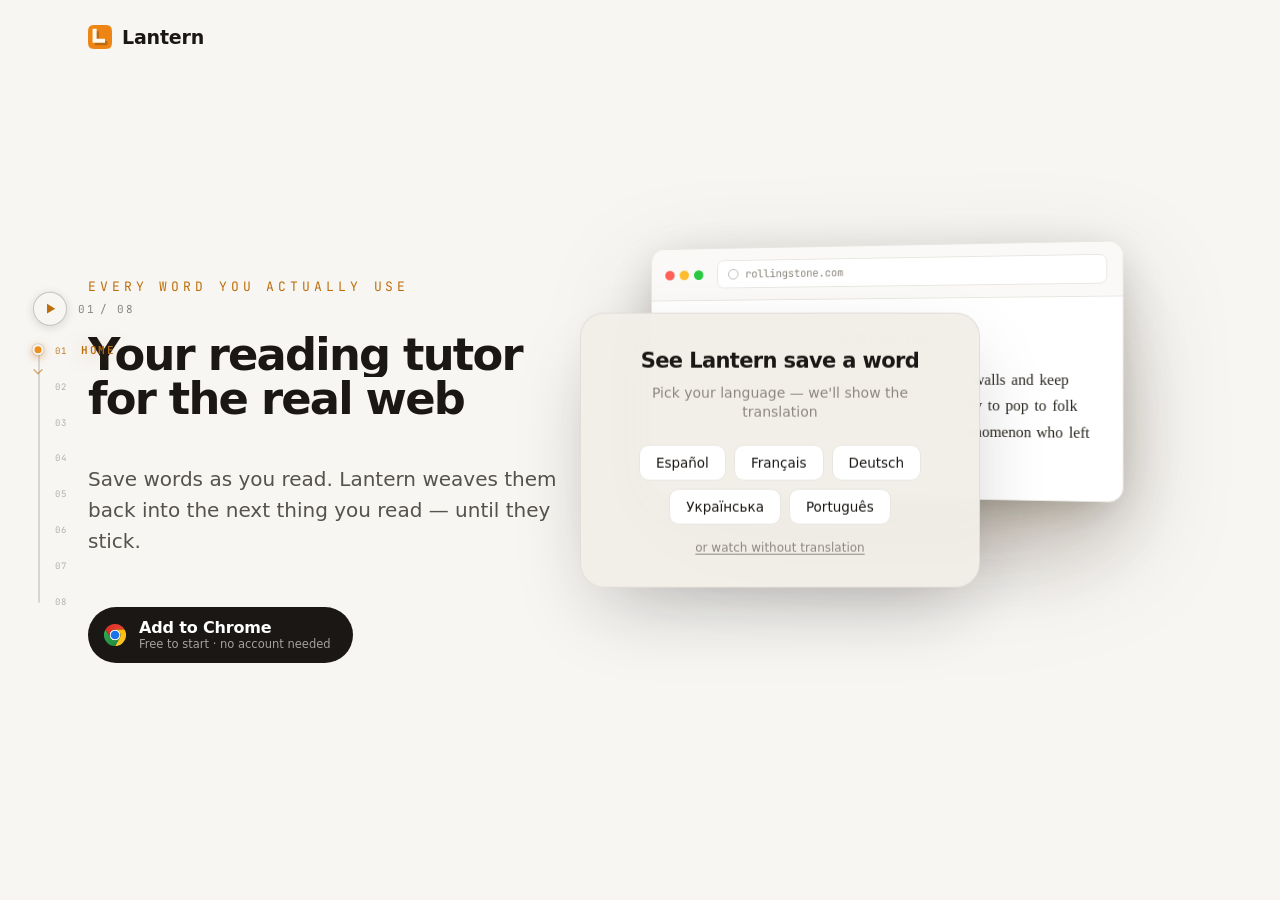
==== commit 3992a891: "Hero mobile: bare play triangle, tighter scrubber ticks Drop the boxed play circle for a bare triang" ====
--- a/src/index.html
+++ b/src/index.html
@@ -1668,24 +1668,23 @@
      way there at a capped speed. Generous vertical padding = fat hit target. */
   /* play + scrub on one media-player row; track stays the truth, play is opt-in */
   .m-scrub-row {
-    display: flex; align-items: center; gap: 12px;
-    width: min(94vw, 440px);       /* wide enough to seat play at the LEFT and the advance arrow at the RIGHT, scrubber filling the middle */
+    display: flex; align-items: center; gap: 16px;
+    width: min(86vw, 360px);       /* narrower row = ticks sit closer together; play (LEFT) + advance (RIGHT) flank a tighter scrubber */
     pointer-events: none;          /* children re-enable; cluster stays click-through */
   }
+  /* play = a BARE triangle, twin to the bare advance chevron on the right (no
+     border/box). The play↔stop icon swap is the only "playing" cue it needs. */
   .m-playbtn {
     pointer-events: auto; flex-shrink: 0;
-    width: 34px; height: 34px; border-radius: 50%;
-    border: 1.5px solid rgba(26,23,20,.22); box-sizing: border-box;
-    background: var(--paper, #f7f6f3);
-    box-shadow: 0 2px 8px rgba(26,23,20,.14);
+    width: 34px; height: 34px;
+    background: none; border: none; box-shadow: none;
     display: flex; align-items: center; justify-content: center;
     padding: 0; cursor: pointer; -webkit-tap-highlight-color: transparent;
-    transition: border-color .18s ease, background .18s ease, transform .12s ease;
+    transition: transform .12s ease;
   }
   .m-playbtn:active { transform: scale(.92); }
-  .m-playbtn svg { width: 18px; height: 18px; fill: var(--amber-deep, #c96b00); }
+  .m-playbtn svg { width: 24px; height: 24px; fill: var(--amber-deep, #c96b00); }
   .m-playbtn .ic-stop { display: none; }
-  .m-playbtn.playing { border-color: var(--amber, #ef8e1c); background: rgba(239,142,28,.10); }
   .m-playbtn.playing .ic-play { display: none; }
   .m-playbtn.playing .ic-stop { display: block; }
 
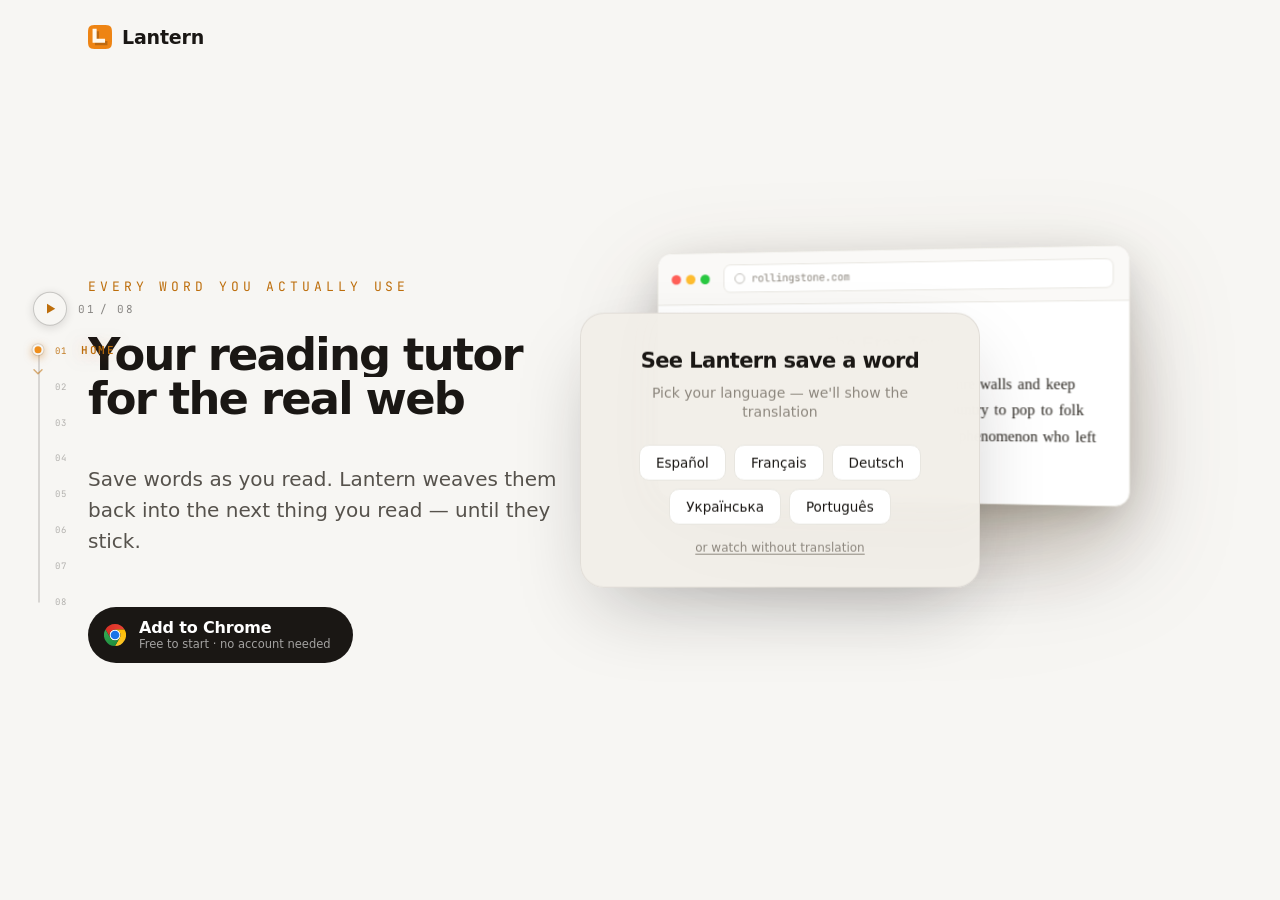
==== commit 1b6d5b8b: "Hero mobile: re-flowing word strip, 7-card cap, unified saved chip Replace the fixed 4-slot mobile c" ====
--- a/src/index.html
+++ b/src/index.html
@@ -1901,7 +1901,7 @@
   .hw-card { display: block !important; }
   /* rested mobile cards glide when the row re-centres (centreMobileRow in
      lantern-hero-words.js); transform/opacity keep their fly-in timing */
-  #hero .hw-card { transition: transform .45s cubic-bezier(.4,0,.2,1), opacity .35s ease, left .42s cubic-bezier(.4,0,.2,1); }
+  #hero .hw-card { transition: transform .45s cubic-bezier(.4,0,.2,1), opacity .35s ease, left .42s cubic-bezier(.4,0,.2,1), top .42s cubic-bezier(.4,0,.2,1); }
   /* let the rested mobile cards drift a touch (живі, не мертві) — a gentle ~3px
      float, half the desktop amplitude + slower, so it reads as breathing rather
      than the old "jumping". Cards desync via their per-card --cbdur. */
@@ -2381,7 +2381,7 @@
 
     <!-- MOBILE-ONLY CTA — relocated below the browser on phones (desktop keeps the in-copy one) -->
     <div class="hcta-m">
-      <p class="m-hcta-note">Lantern's a desktop extension — so you don't forget it when you're back at your computer.</p>
+      <p class="m-hcta-note">Lantern's a desktop extension — add it later.</p>
       <button class="m-share-btn m-share-sm" data-m-share aria-label="Send this page to yourself">
         <svg viewBox="0 0 24 24" fill="none" stroke="currentColor" stroke-width="2.2" stroke-linecap="round" stroke-linejoin="round" aria-hidden="true"><path d="M4 12v8a2 2 0 0 0 2 2h12a2 2 0 0 0 2-2v-8"/><polyline points="16 6 12 2 8 6"/><line x1="12" y1="2" x2="12" y2="15"/></svg>
         <span>Send to yourself</span>
--- a/src/lantern-v3.css
+++ b/src/lantern-v3.css
@@ -1608,8 +1608,10 @@
 .hero .hl.picking{background:#ffe6a0;color:#b86a00;box-shadow:0 0 0 3px rgba(239,142,28,.3)}
 .hero .hl.saved{background:#e3edfd;color:#2f6fd6}
 .hero .hl.saved:hover{background:#d2e2fb;color:#2560c4}
-#hero .browser .word.is-saved{box-shadow:inset 0 -2px 0 var(--blue);transition:background .18s,box-shadow .18s}
-#hero .browser .word.is-saved:hover{background:#eaf1fd;box-shadow:inset 0 -2px 0 #2560c4}
+/* saved plain words take the SAME blue chip as the .hl saved words (genre/devoted/
+   branch out) — one saved look, not an underline-vs-chip split */
+#hero .browser .word.is-saved{background:#e3edfd;color:#2f6fd6;border-radius:4px;padding:0 3px;box-shadow:none;transition:background .25s,color .25s}
+#hero .browser .word.is-saved:hover{background:#d2e2fb;color:#2560c4}
 /* candidate words (council follow-up): once the auto-demo ends (body.hw-invite)
    and we're still on HOME (not hero-p2+), a few good words show a soft amber
    underline + a gentle pulse so the visitor learns they can save more too. The
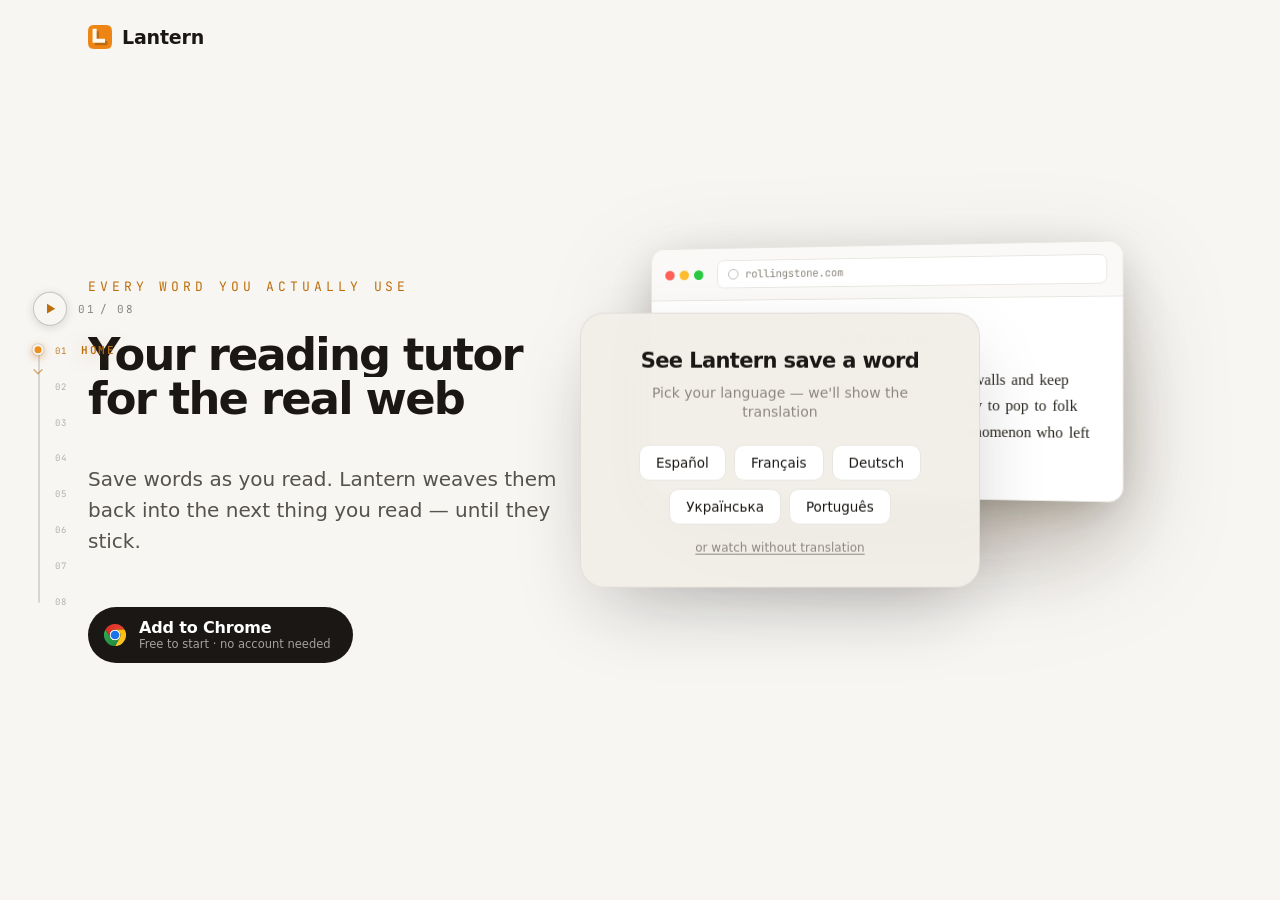
==== commit 29430f89: "Mobile: fix phase/crank sync + Everywhere/Immerse polish Scrub bug fix: target (visual) and expected" ====
--- a/src/index.html
+++ b/src/index.html
@@ -671,20 +671,21 @@
 @media (max-width: 920px) {
   #hero .hero-copy-imm { grid-column: 1 !important; grid-row: 1 !important; width: 90vw !important; max-width: none !important; margin-left: auto !important; margin-right: auto !important; padding: 0; min-width: 0; align-self: end !important; transform: none; }
   body.hero-imm #hero .hero-copy-imm { transform: translateY(-12px); }
-  #hero .hero-copy-imm h2 { display: block !important; white-space: nowrap; overflow: hidden; text-overflow: ellipsis; font-size: clamp(20px, 5.5vw, 28px) !important; margin-bottom: 0; line-height: 1.1; font-weight: 700; }
+  #hero .hero-copy-imm h2 { display: block !important; white-space: normal; font-size: clamp(20px, 5.6vw, 28px) !important; margin-bottom: 0; line-height: 1.14; font-weight: 700; }
   #hero .hero-copy-imm .p2-eyebrow { font-size: 10px; letter-spacing: .18em; margin-bottom: 8px; }
   #hero .hero-copy-imm .p2-sub { display: -webkit-box !important; -webkit-box-orient: vertical; -webkit-line-clamp: 3; overflow: hidden; margin: var(--m-vgap) auto 0 !important; max-width: none; font-size: 17px !important; line-height: 1.45; }
   #hero-imm-next { display: none !important; }
   body.hero-imm #hero .browser .page { min-height: 380px !important; }
-  /* the flip-card article is authored at desktop sizes (26/32 padding, 21px title)
-     and the gloss-language text (de/uk) runs ~20% longer than English. The immerse
-     page is capped at 330px so it stays clear of the vocab strip below, and .page
-     is overflow:hidden — so shrink the article to fit that height for every language
-     (verified against Ukrainian, the longest, at 360px) rather than clipping it. */
-  #hero .imm-page { padding: 13px 16px !important; }
-  #hero .imm-title { font-size: 15px !important; margin: 0 0 8px !important; }
-  #hero .imm-p { font-size: 12.5px !important; line-height: 1.48 !important; }
-  #hero .imm-p.imm-p2 { margin: 9px 0 0 !important; }
+  /* Immerse reads at the SAME size as the other article screens. The old shrink
+     (15px title / 12.5px body) existed only because the window was a FIXED, height-
+     capped box that clipped the longer gloss languages — but fitMobileBrowser() now
+     sizes the window to its content, so there's nothing to fit-to-shrink. (Very long
+     languages may clip a line off the bottom-anchored title — by design, never the
+     payoff.) Matches .page-en: title 20px, body 14px, padding 18/20/26. */
+  #hero .imm-page { padding: 18px 20px 26px !important; }
+  #hero .imm-title { font-size: 20px !important; margin: 0 0 12px !important; }
+  #hero .imm-p { font-size: 14px !important; line-height: 1.6 !important; }
+  #hero .imm-p.imm-p2 { margin: 14px 0 0 !important; }
   body.hero-imm #hero .imm-surface { min-height: auto !important; }
 }
 
@@ -758,7 +759,8 @@
 #hero-dock.show { opacity: 1; transform: none; pointer-events: auto; }
 #hero-dock .cw-body  { flex: 1 1 auto; min-height: 0; height: auto; overflow-y: auto; padding: 14px 16px 10px; }
 #hero-dock .cw-foot  { flex: 0 0 auto; padding: 9px 14px 15px; border-top: 1px solid var(--line-soft); }
-#hero-dock .cw-bot   { font-size: 14px; line-height: 1.55; }
+/* bot messages read like a real chat — hard left, not inheriting #hero's centre */
+#hero-dock .cw-bot   { font-size: 14px; line-height: 1.55; text-align: left; }
 #hero-dock .cw-user  { font-size: 13.5px; }
 
 /* "word used" credit: the typed word flashes green in the bubble and a
@@ -1289,8 +1291,9 @@
   }
   /* <br> inside h2 would break the single-line rule — suppress it */
   #hero .hero-copy-p2 h2 br, #hero .hero-copy-p3 h2 br,
-  #hero .hero-copy-p4 h2 br, #hero .hero-copy-p5 h2 br,
-  #hero .hero-copy-imm h2 br { display: none !important; }
+  #hero .hero-copy-p4 h2 br, #hero .hero-copy-p5 h2 br { display: none !important; }
+  /* Immerse title is long — let it wrap to 2 lines at the authored break instead of clipping */
+  #hero .hero-copy-imm h2 br { display: inline !important; }
 
   /* compact copy on mobile */
   /* Home title "Your reading tutor for the real web" rides on ONE line on mobile
@@ -1396,9 +1399,12 @@
      paragraph wraps to fewer lines and the window stays compact — cards below ride
      higher and clear the CTA + scrubber (P2 grows it to 330 for the simplify para) */
   #hero .browser .page { font-size: 14px !important; line-height: 1.6 !important; padding: 16px !important; min-height: 330px !important; }
+  /* bottom padding > top: the article is bottom-anchored and the window hugs the
+     layer, so a heavier bottom seats the last line off the frame the same as the
+     heading clears the top (owner: top/bottom must read equal). */
   #hero .browser .page-en,
   #hero .browser .tr-page,
-  #hero .browser .ex-page { padding: 18px 20px !important; }
+  #hero .browser .ex-page { padding: 18px 20px 26px !important; }
   #hero .browser .page > p:first-child,
   #hero .browser .page h3 { font-size: 15px !important; }
   /* The 2nd paragraph used to be RESERVED from the start (max-height:250) so the
@@ -1581,7 +1587,7 @@
   }
   body.hero-p2 #wd-stack {
     display: flex !important; flex-direction: row !important; flex-wrap: nowrap !important;
-    justify-content: flex-start !important; gap: 7px !important;
+    justify-content: flex-start !important; gap: 5px !important;
     overflow-x: auto !important; overflow-y: visible !important;
     scroll-behavior: smooth; scrollbar-width: none;
     touch-action: pan-x; overscroll-behavior-x: contain;
@@ -1601,6 +1607,9 @@
     width: auto !important; min-width: 62px !important; max-width: 132px !important;
     margin: 0 !important; padding: 7px 10px 9px !important; gap: 0 !important;
     overflow: hidden !important;
+    /* the desktop pile's deep drop shadow (0 18px 34px) looks heavy on a flat
+       horizontal strip — soften to a gentle, diffuse lift (owner: "мьяка розсіяна"). */
+    box-shadow: 0 3px 12px -6px rgba(26,23,20,.13) !important;
   }
   /* Mobile strip entrance: pop in from scale(0.85) in place — the desktop
      translateX(16px) shifts the card rightward into the next card's space,
@@ -1623,16 +1632,22 @@
   body.hero-p2 .wd-card::after {
     content: ''; position: absolute; left: 10px; right: 10px; bottom: 4px; height: 2px;
     border-radius: 2px;
-    background: linear-gradient(90deg, var(--amber, #F07010) calc(var(--wd-prog-frac, 0) * 100%),
-                                       rgba(26,23,20,.12) calc(var(--wd-prog-frac, 0) * 100%));
+    /* amber fill SIZED to the progress fraction over a faint track; background-size
+       is animatable, so the bar grows smoothly as the word earns progress across
+       screens (the mobile analogue of the desktop ring closing). Fed by
+       --wd-prog-frac, which setProg() now keeps in lockstep with the ring. */
+    background: linear-gradient(90deg, var(--amber, #F07010) 0, var(--amber, #F07010) 100%)
+                  left center / calc(var(--wd-prog-frac, 0) * 100%) 100% no-repeat,
+                rgba(26,23,20,.12);
+    transition: background-size .6s cubic-bezier(.4,0,.2,1);
   }
   /* the in-flight mastery clone draws its own animated bar inside the pill — drop
      the static underline on it so the two don't stack */
   body.hero-p2 .wd-card.mr-fly::after { display: none !important; }
-  /* keep the desktop rail's faint scatter so the strip reads as a collectible deck
-     (the deck rests still by design -- the bob lives on the hero word-cards). */
+  /* gathered, upright row — drop the desktop rail's rotation/nudge scatter so the
+     cards sit neatly one after another (owner: "зібрані картки"), not tilted. */
   body.hero-p2 #worddeck .wd-card.in {
-    transform: translateX(var(--cdx, 0px)) rotate(var(--crot, 0deg)) !important; animation: none !important;
+    transform: none !important; animation: none !important;
   }
 
   /* left nav dots: hidden */
@@ -1740,7 +1755,7 @@
     transform: translate(-50%,-50%);
     background: var(--amber, #ef8e1c);
     border: 2.5px solid #fff; box-sizing: border-box;
-    box-shadow: 0 2px 8px rgba(26,23,20,.30), 0 0 0 1px rgba(26,23,20,.08);
+    box-shadow: 0 1px 4px rgba(26,23,20,.22), 0 0 0 1px rgba(26,23,20,.06);
     transition: left .45s cubic-bezier(.3,.1,.25,1);
   }
   /* finger down: no easing (1:1 tracking) + the pulse ring */
@@ -1971,23 +1986,39 @@
     font-size: 13px; color: var(--ink-45, rgba(26,23,20,.55)); margin-top: 3px;
   }
 
-  /* ── Everywhere screen: logo + title + domain on mobile ────────── */
-
-  /* hide only the article body text; keep bar (logo+domain) and pg-head title */
-  .pg-stack { display: none; }
-  .pg-body { padding: 10px 13px 12px; }
-  .pg-head { font-size: 13px; line-height: 1.28; margin-bottom: 0; }
+  /* ── Everywhere screen: logo + domain + 2 lines of live article text ──
+     We drop the made-up headlines and instead show the real excerpt (2 lines).
+     That makes the auto-simplify cascade + tap-to-simplify VISIBLE on mobile —
+     the hard sentence rewriting to your level is the whole point of this screen,
+     and it was previously hidden behind the title. */
+  .pg-head { display: none; }
+  .pg-stack { display: grid; }
+  .pg-stack > p { font-size: 12.5px; line-height: 1.42; -webkit-line-clamp: 2; }
+  .pg-body { padding: 9px 13px 11px; }
   /* drop the "News / Thread / Paper" kind label — logo+domain is enough */
   .pg-kind { display: none; }
-  /* compact card sized for 2-column layout */
+  /* compact card sized for 2-column layout (~20% wider than before) */
   .pg {
-    width: clamp(130px, 42vw, 158px);
+    width: clamp(150px, 45vw, 190px);
     box-shadow: 0 8px 18px -10px rgba(26,23,20,.35);
   }
   /* show all 6 (overrides the ≤600px display:none in lantern-v3.css) */
   .pg-float:nth-child(n+5) { display: block; }
-  /* 2-column wall */
-  .ev-wall { gap: 12px !important; max-width: 380px !important; }
+  /* title forced onto ONE line — shrink to fit, never wrap */
+  .ev-title { white-space: nowrap !important; font-size: clamp(18px, 6.6vw, 34px) !important; line-height: 1.05; margin-bottom: 10px; }
+  /* lift the whole Everywhere stack up under the logo (was vertically centred,
+     which left a big dead band above the title) */
+  #finale.ev { justify-content: flex-start !important; }
+  /* 2-column wall — widened to seat the two fatter cards side by side */
+  .ev-wall { gap: 12px !important; max-width: 420px !important; }
+  /* swipe-to-simplify hint (touch only) — mono micro-copy under the subtitle */
+  .ev-swipe {
+    display: block; margin: 26px 0 clamp(14px, 2vh, 22px);   /* +30px vs before — drops swipe + cards + cue as a group */
+    font-family: var(--mono); font-size: 11px; letter-spacing: .12em;
+    text-transform: uppercase; color: var(--amber-deep); z-index: 5;
+  }
+  .ev-swipe-arr { display: inline-block; animation: evSwipeArr 1.4s ease-in-out infinite; }
+  @keyframes evSwipeArr { 0%,100% { transform: translateX(0); } 50% { transform: translateX(5px); } }
 
   /* ── CTA screen (council 7/7, layout "b"): button+note isolated at TOP,
         six pills in a clean 3×2 grid below, wires run UP into the button ─ */
@@ -2445,8 +2476,9 @@
 <!-- ============ ACT III — EVERYWHERE ============ -->
 <section class="ev" id="finale" data-screen-label="Everywhere">
 
-  <h2 class="ev-title">You can read<br />anything now.</h2>
-  <p class="ev-sub">A news article, a forum thread, a long read, a research paper, a lasagna recipe.</p>
+  <h2 class="ev-title">You can read anything now.</h2>
+  <p class="ev-sub">A news article, a forum thread, a research paper, a lasagna recipe.</p>
+  <p class="ev-swipe">Swipe across them <span class="ev-swipe-arr">→</span></p>
 
   <div class="ev-wall" id="ev-wall">
 
@@ -2478,7 +2510,7 @@
 
     <div class="pg-float" style="--dur:6.6s;--del:1.1s">
       <article class="pg">
-        <div class="pg-bar"><span class="pg-fav" style="background:#1b1b1b">W</span><span class="pg-url">en.wikipedia.org</span><span class="pg-cefr" data-easy="B2">C2</span></div>
+        <div class="pg-bar"><span class="pg-fav" style="background:#1b1b1b">W</span><span class="pg-url">wikipedia.org</span><span class="pg-cefr" data-easy="B2">C2</span></div>
         <div class="pg-body">
           <div class="pg-head">Neuroplasticity</div>
           <div class="pg-stack">
@@ -2629,6 +2661,9 @@
   function setProg(card, p, instant) {
     var ring = ringOf(card); if (!ring) return;
     card.dataset.prog = p;
+    /* mobile strip hides the ring and draws progress as an underline fed by this
+       var — keep it in lockstep with the ring so the bar climbs on phones too */
+    card.style.setProperty('--wd-prog-frac', (+p).toFixed(3));
     ring.style.transition = instant ? 'none' : 'stroke-dashoffset .6s cubic-bezier(.4,0,.2,1)';
     ring.style.strokeDashoffset = (CIRC * (1 - p)).toFixed(2);
     if (!instant) {
@@ -4851,7 +4886,7 @@
       wheelLockTimer = setTimeout(function () { wheelLock = false; }, 600);
       if (window.LanternCrank) window.LanternCrank.suppress(1000);
       if (LPc && LPc.step) LPc.step(dy > 0 ? 1 : -1);
-      if (window.LanternCrank && LPc) setTimeout(function () { window.LanternCrank.syncTo(LPc.get()); }, 40);
+      if (window.LanternCrank && LPc) setTimeout(function () { window.LanternCrank.syncTo(LPc.pos()); }, 40);
       return;
     }
 
@@ -5699,9 +5734,16 @@
        it and keep Home tall — offsetHeight ignores the spill and Home stays short.
        Add the page's own padding so the text clears the window top/bottom by that
        margin. Inline min-height (important) beats the stylesheet's !important rules. */
-    var cs   = getComputedStyle(p);
-    var pad  = (parseFloat(cs.paddingTop) || 0) + (parseFloat(cs.paddingBottom) || 0);
-    var extra = cs.boxSizing === 'border-box' ? pad : 0;
+    var cs    = getComputedStyle(p);
+    var padTop = parseFloat(cs.paddingTop) || 0;
+    var padBot = parseFloat(cs.paddingBottom) || 0;
+    /* the article layer (.page-en/.tr-page/…) already carries its OWN symmetric
+       top+bottom padding, so on the bottom-anchored screens (2–5) the window must
+       hug it EXACTLY: adding any .page padding lands as slack at the TOP (content
+       hugs the bottom) and unbalances heading-vs-foot. Home is top-anchored, so its
+       slack falls harmlessly at the bottom — keep its padding as a min breathing. */
+    var bottomAnchored = b.contains('hero-p2');
+    var extra = cs.boxSizing === 'border-box' ? (bottomAnchored ? 0 : padTop + padBot) : 0;
     var h = Math.ceil(L.offsetHeight + extra);
 
     /* HARD CAP — the hero is ONE screen: the browser window, the My-Vocab strip
--- a/src/lantern-v3.css
+++ b/src/lantern-v3.css
@@ -1833,6 +1833,8 @@
 /* enough of the wall simplified → the cue grows + darkens to pull the eye onward */
 .ev-cue.lit{opacity:1;color:var(--ink);font-size:13.5px;letter-spacing:.16em}
 @keyframes evCueBreathe{0%,100%{transform:translateY(0)}50%{transform:translateY(3px)}}
+/* swipe-to-simplify hint — touch only; desktop simplifies on hover, so hidden there */
+.ev-swipe{display:none}
 /* flame courier */
 #flame{position:fixed;width:18px;height:18px;border-radius:50%;background:var(--amber);box-shadow:0 0 20px 5px rgba(239,142,28,.55);pointer-events:none;display:none;z-index:9999;transform:translate(-50%,-50%)}
 @media(max-width:920px){.ev-wall{max-width:720px}.pg{width:clamp(280px,46vw,348px)}}
